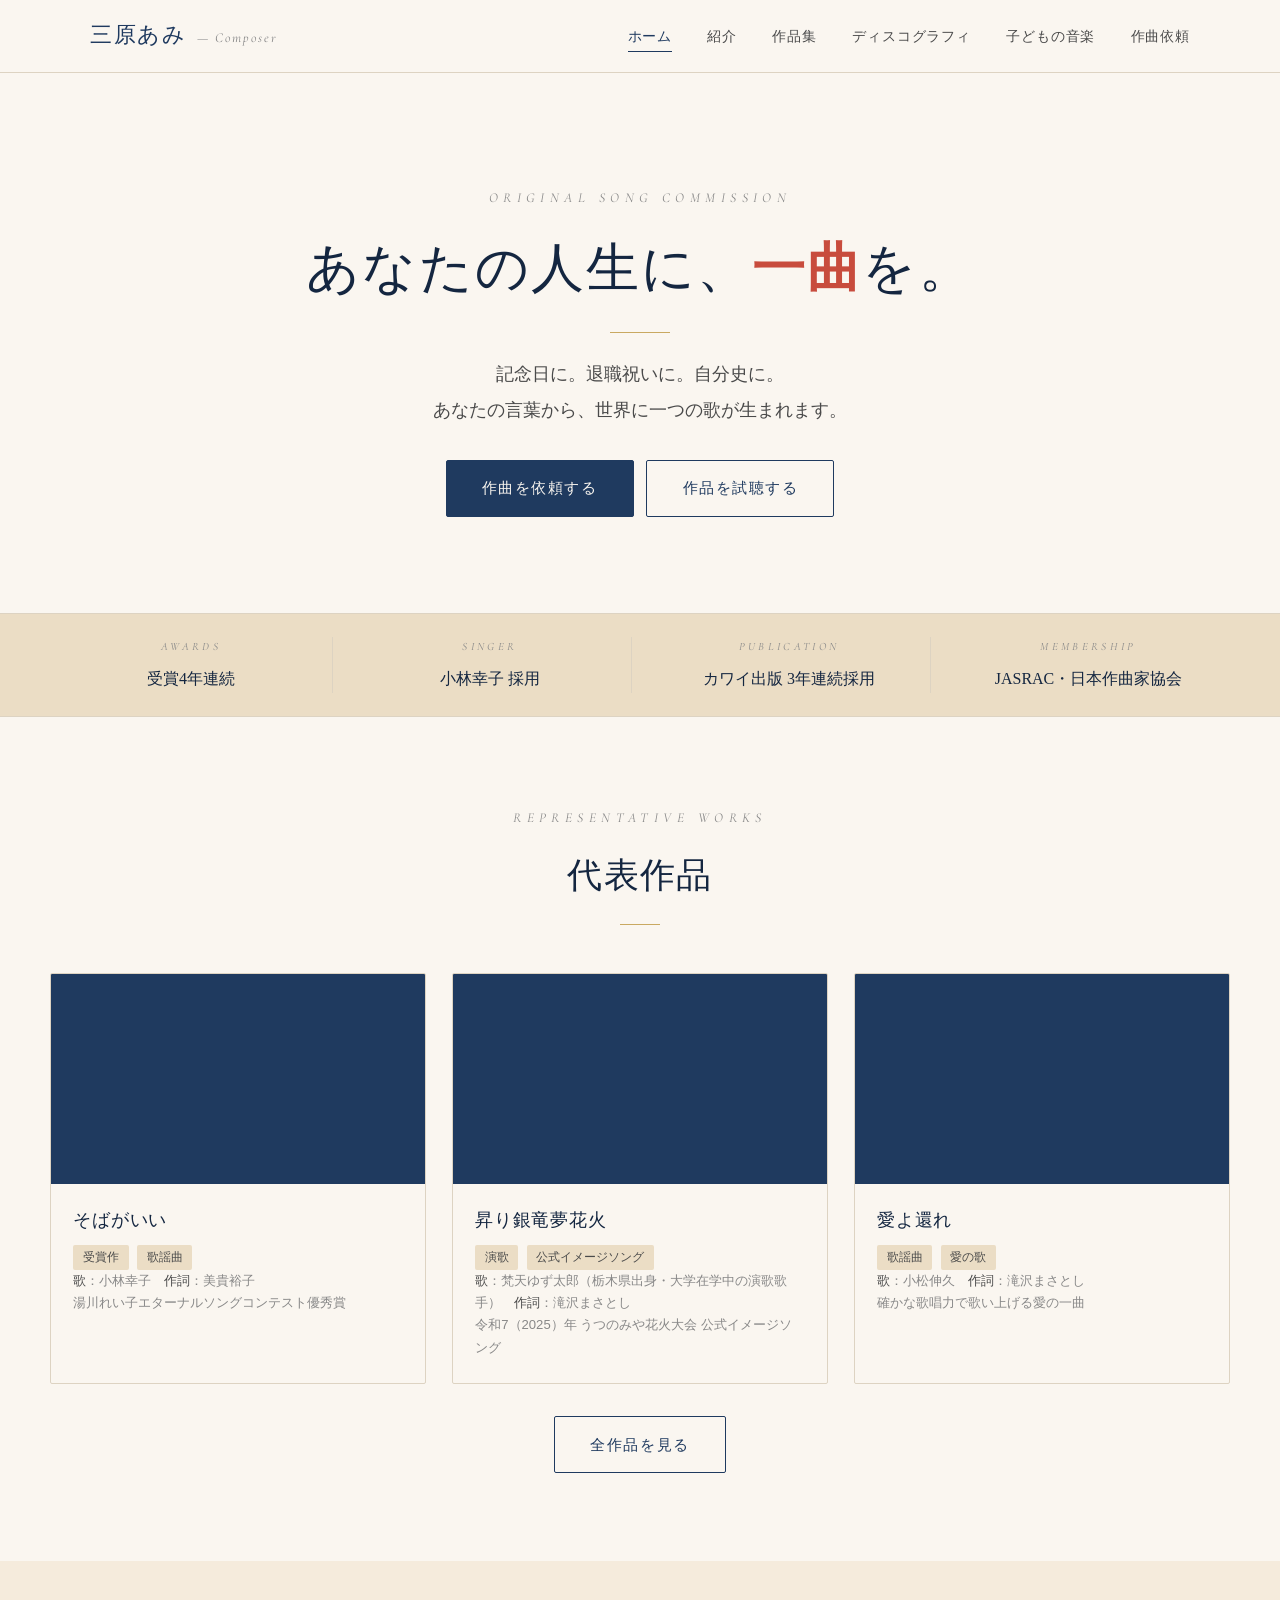
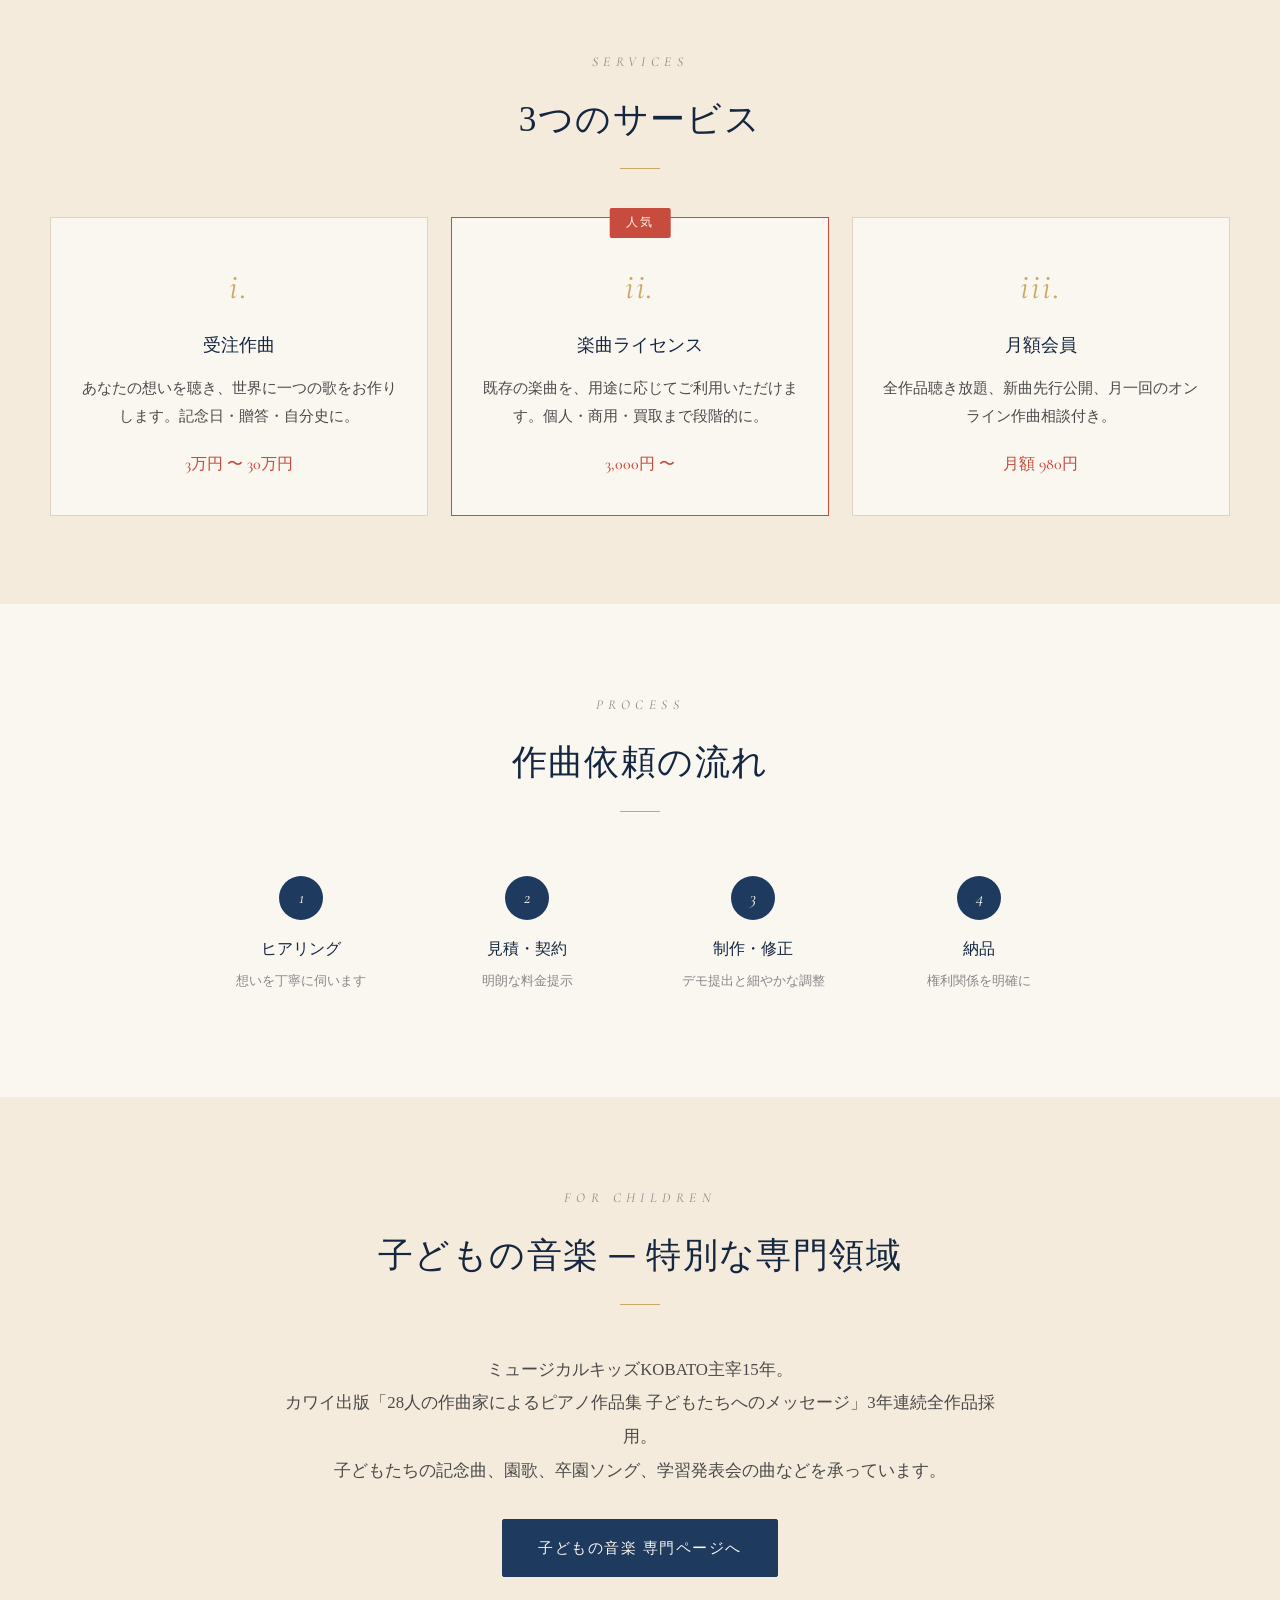
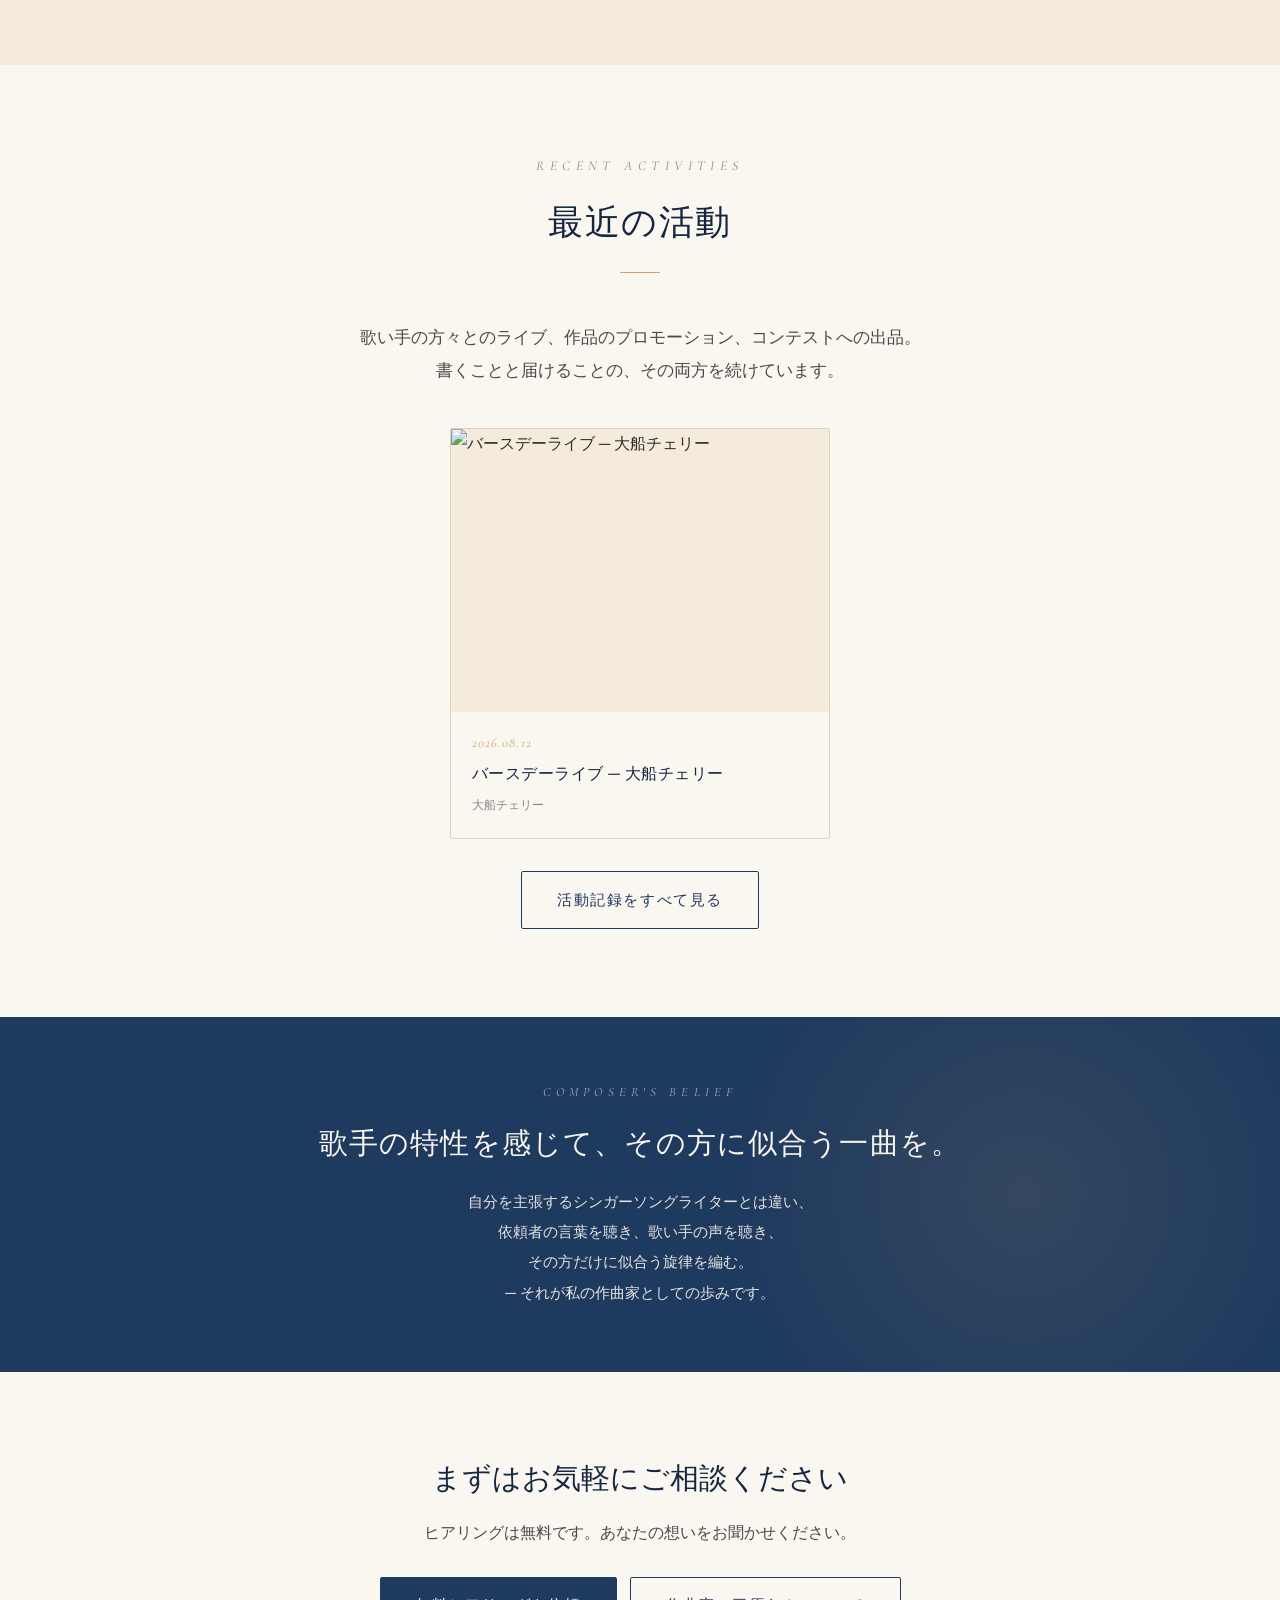
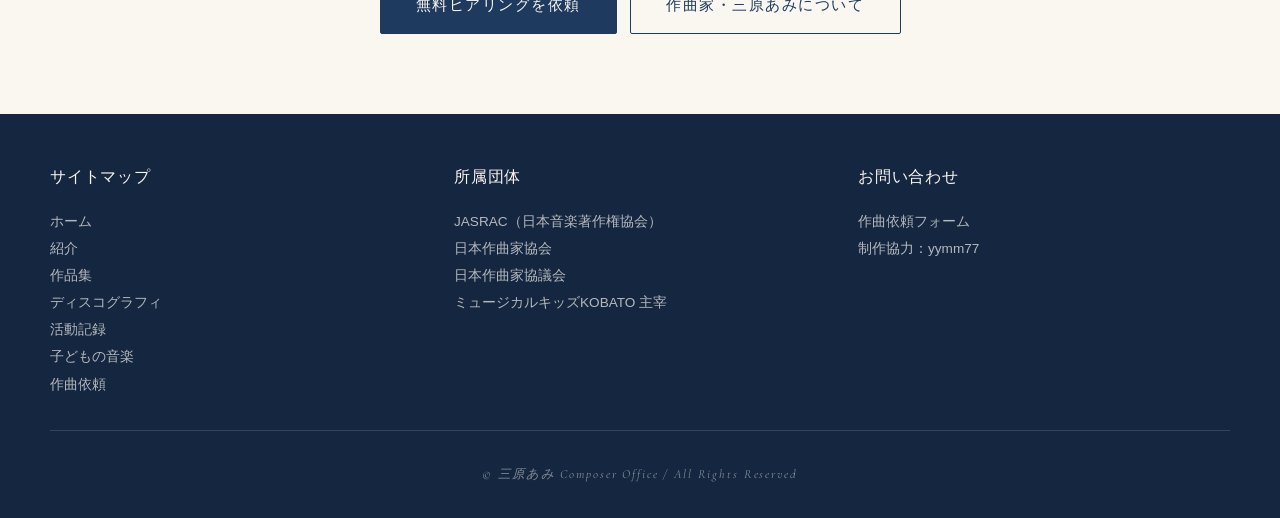
==== index.html @ 9eeebc84 "Add files via upload" ====
<!DOCTYPE html>
<html lang="ja">
<head>
<meta charset="UTF-8">
<meta name="viewport" content="width=device-width,initial-scale=1.0">
<title>三原あみ 作曲家公式サイト ─ あなたの人生に、一曲を。</title>
<meta name="description" content="作曲家・三原あみの公式サイト。記念日、退職祝い、自分史、企業社歌、自治体ご当地ソングまで。JASRAC会員、日本作曲家協会会員。湯川れい子エターナルソングコンテスト優秀賞、カワイ出版「子どもたちへのメッセージ」3年連続採用。">
<meta property="og:title" content="三原あみ 作曲家公式サイト">
<meta property="og:description" content="あなたの人生に、一曲を。受賞4年連続、カワイ出版3年連続採用の作曲家。">
<meta property="og:type" content="website">
<meta property="og:url" content="https://miharaami.github.io/">
<link rel="preconnect" href="https://fonts.googleapis.com">
<link rel="preconnect" href="https://fonts.gstatic.com" crossorigin>
<link href="https://fonts.googleapis.com/css2?family=Cormorant+Garamond:ital,wght@0,400;0,500;0,600;1,400;1,500&display=swap" rel="stylesheet">
<link rel="stylesheet" href="style.css">
</head>
<body>

<!-- ナビゲーション -->
<nav class="global-nav">
  <div class="nav-inner">
    <a href="index.html" class="nav-brand">
      <span class="nav-brand-name">三原あみ</span>
      <span class="nav-brand-sub">— Composer</span>
    </a>
    <button class="nav-toggle" aria-label="メニュー" onclick="document.querySelector('.nav-links').classList.toggle('open')">
      <svg width="22" height="22" viewBox="0 0 22 22"><line x1="3" y1="6" x2="19" y2="6" stroke="currentColor" stroke-width="1.5"/><line x1="3" y1="11" x2="19" y2="11" stroke="currentColor" stroke-width="1.5"/><line x1="3" y1="16" x2="19" y2="16" stroke="currentColor" stroke-width="1.5"/></svg>
    </button>
    <ul class="nav-links">
      <li><a href="index.html" class="active">ホーム</a></li>
      <li><a href="profile.html">紹介</a></li>
      <li><a href="works.html">作品集</a></li>
      <li><a href="discography.html">ディスコグラフィ</a></li>
      <li><a href="kids.html">子どもの音楽</a></li>
      <li><a href="order.html">作曲依頼</a></li>
    </ul>
  </div>
</nav>

<!-- ヒーロー -->
<section class="hero">
  <div class="hero-eyebrow fade-up">Original Song Commission</div>
  <h1 class="hero-title fade-up fade-up-1">あなたの人生に、<em>一曲</em>を。</h1>
  <div class="hero-divider fade-up fade-up-2"></div>
  <p class="hero-subtitle fade-up fade-up-2">
    記念日に。退職祝いに。自分史に。<br>
    あなたの言葉から、世界に一つの歌が生まれます。
  </p>
  <div class="btn-row fade-up fade-up-3">
    <a href="order.html" class="btn btn-primary">作曲を依頼する</a>
    <a href="#works" class="btn btn-secondary">作品を試聴する</a>
  </div>
</section>

<!-- 信頼バー -->
<div class="trust-bar">
  <div class="trust-grid">
    <div class="trust-item">
      <div class="trust-item-label">Awards</div>
      <div class="trust-item-value">受賞4年連続</div>
    </div>
    <div class="trust-item">
      <div class="trust-item-label">Singer</div>
      <div class="trust-item-value">小林幸子 採用</div>
    </div>
    <div class="trust-item">
      <div class="trust-item-label">Publication</div>
      <div class="trust-item-value">カワイ出版 3年連続採用</div>
    </div>
    <div class="trust-item">
      <div class="trust-item-label">Membership</div>
      <div class="trust-item-value">JASRAC・日本作曲家協会</div>
    </div>
  </div>
</div>

<!-- 代表作 -->
<section id="works" class="section">
  <div class="section-inner">
    <div class="section-header">
      <div class="section-eyebrow">Representative Works</div>
      <h2 class="section-title">代表作品</h2>
      <div class="section-divider"></div>
    </div>
    <div class="work-grid">
      <article class="work-card">
        <div class="work-thumb">
          <iframe src="https://www.youtube.com/embed/QOSiJmYNzac?rel=0" loading="lazy" allowfullscreen></iframe>
        </div>
        <div class="work-info">
          <h3 class="work-title">そばがいい</h3>
          <div class="work-meta">
            <span class="work-tag">受賞作</span>
            <span class="work-tag">歌謡曲</span><br>
            <strong>歌</strong>：小林幸子　<strong>作詞</strong>：美貴裕子<br>
            湯川れい子エターナルソングコンテスト優秀賞
          </div>
        </div>
      </article>
      <article class="work-card">
        <div class="work-thumb">
          <iframe src="https://www.youtube.com/embed/wJIBcibg2xE?rel=0" loading="lazy" allowfullscreen></iframe>
        </div>
        <div class="work-info">
          <h3 class="work-title">昇り銀竜夢花火</h3>
          <div class="work-meta">
            <span class="work-tag">演歌</span>
            <span class="work-tag">公式イメージソング</span><br>
            <strong>歌</strong>：梵天ゆず太郎（栃木県出身・大学在学中の演歌歌手）　<strong>作詞</strong>：滝沢まさとし<br>
            令和7（2025）年 うつのみや花火大会 公式イメージソング
          </div>
        </div>
      </article>
      <article class="work-card">
        <div class="work-thumb">
          <iframe src="https://www.youtube.com/embed/U5QBSHQ6z00?rel=0" loading="lazy" allowfullscreen></iframe>
        </div>
        <div class="work-info">
          <h3 class="work-title">愛よ還れ</h3>
          <div class="work-meta">
            <span class="work-tag">歌謡曲</span>
            <span class="work-tag">愛の歌</span><br>
            <strong>歌</strong>：小松伸久　<strong>作詞</strong>：滝沢まさとし<br>
            確かな歌唱力で歌い上げる愛の一曲
          </div>
        </div>
      </article>
    </div>
    <div class="text-center mt-4">
      <a href="works.html" class="btn btn-secondary">全作品を見る</a>
    </div>
  </div>
</section>

<!-- 3つのサービス -->
<section class="section section-cream">
  <div class="section-inner">
    <div class="section-header">
      <div class="section-eyebrow">Services</div>
      <h2 class="section-title">3つのサービス</h2>
      <div class="section-divider"></div>
    </div>
    <div class="service-grid">
      <article class="service-card">
        <div class="service-num">i.</div>
        <h3 class="service-title">受注作曲</h3>
        <p class="service-desc">あなたの想いを聴き、世界に一つの歌をお作りします。記念日・贈答・自分史に。</p>
        <div class="service-price">3万円 〜 30万円</div>
      </article>
      <article class="service-card featured">
        <div class="service-num">ii.</div>
        <h3 class="service-title">楽曲ライセンス</h3>
        <p class="service-desc">既存の楽曲を、用途に応じてご利用いただけます。個人・商用・買取まで段階的に。</p>
        <div class="service-price">3,000円 〜</div>
      </article>
      <article class="service-card">
        <div class="service-num">iii.</div>
        <h3 class="service-title">月額会員</h3>
        <p class="service-desc">全作品聴き放題、新曲先行公開、月一回のオンライン作曲相談付き。</p>
        <div class="service-price">月額 980円</div>
      </article>
    </div>
  </div>
</section>

<!-- 作曲依頼の流れ -->
<section class="section">
  <div class="section-inner section-narrow-content" style="max-width:880px;margin:0 auto;">
    <div class="section-header">
      <div class="section-eyebrow">Process</div>
      <h2 class="section-title">作曲依頼の流れ</h2>
      <div class="section-divider"></div>
    </div>
    <div class="process-grid">
      <div class="process-step">
        <div class="process-num">1</div>
        <div class="process-title">ヒアリング</div>
        <div class="process-desc">想いを丁寧に伺います</div>
      </div>
      <div class="process-step">
        <div class="process-num">2</div>
        <div class="process-title">見積・契約</div>
        <div class="process-desc">明朗な料金提示</div>
      </div>
      <div class="process-step">
        <div class="process-num">3</div>
        <div class="process-title">制作・修正</div>
        <div class="process-desc">デモ提出と細やかな調整</div>
      </div>
      <div class="process-step">
        <div class="process-num">4</div>
        <div class="process-title">納品</div>
        <div class="process-desc">権利関係を明確に</div>
      </div>
    </div>
  </div>
</section>

<!-- 子どもの音楽 -->
<section class="section section-cream">
  <div class="section-inner" style="max-width:980px;">
    <div class="section-header">
      <div class="section-eyebrow">For Children</div>
      <h2 class="section-title">子どもの音楽 ─ 特別な専門領域</h2>
      <div class="section-divider"></div>
    </div>
    <p class="lead text-center">
      ミュージカルキッズKOBATO主宰15年。<br>
      カワイ出版「28人の作曲家によるピアノ作品集 子どもたちへのメッセージ」3年連続全作品採用。<br>
      子どもたちの記念曲、園歌、卒園ソング、学習発表会の曲などを承っています。
    </p>
    <div class="text-center mt-2">
      <a href="kids.html" class="btn btn-primary">子どもの音楽 専門ページへ</a>
    </div>
  </div>
</section>

<!-- 最新の活動 -->
<section class="section" id="latestActivities" style="display:none;">
  <div class="section-inner">
    <div class="section-header">
      <div class="section-eyebrow">Recent Activities</div>
      <h2 class="section-title">最近の活動</h2>
      <div class="section-divider"></div>
    </div>
    <p class="lead text-center" style="margin-bottom:2.5rem;">
      歌い手の方々とのライブ、作品のプロモーション、コンテストへの出品。<br>
      書くことと届けることの、その両方を続けています。
    </p>
    <div class="activity-brief-grid" id="latestGrid"></div>
    <div class="text-center mt-4">
      <a href="activities.html" class="btn btn-secondary">活動記録をすべて見る</a>
    </div>
  </div>
</section>

<!-- 信念の言葉 -->
<section class="feature-box">
  <div class="feature-eyebrow">Composer's Belief</div>
  <h2 class="feature-title">歌手の特性を感じて、その方に似合う一曲を。</h2>
  <p class="feature-text">
    自分を主張するシンガーソングライターとは違い、<br>
    依頼者の言葉を聴き、歌い手の声を聴き、<br>
    その方だけに似合う旋律を編む。<br>
    ─ それが私の作曲家としての歩みです。
  </p>
</section>

<!-- 最終CTA -->
<section class="cta">
  <h2 class="cta-title">まずはお気軽にご相談ください</h2>
  <p class="cta-text">ヒアリングは無料です。あなたの想いをお聞かせください。</p>
  <div class="btn-row">
    <a href="order.html" class="btn btn-primary">無料ヒアリングを依頼</a>
    <a href="profile.html" class="btn btn-secondary">作曲家・三原あみについて</a>
  </div>
</section>

<!-- フッター -->
<footer class="global-footer">
  <div class="footer-inner">
    <div class="footer-grid">
      <div class="footer-col">
        <h4>サイトマップ</h4>
        <ul>
          <li><a href="index.html">ホーム</a></li>
          <li><a href="profile.html">紹介</a></li>
          <li><a href="works.html">作品集</a></li>
          <li><a href="discography.html">ディスコグラフィ</a></li>
          <li><a href="activities.html">活動記録</a></li>
          <li><a href="kids.html">子どもの音楽</a></li>
          <li><a href="order.html">作曲依頼</a></li>
        </ul>
      </div>
      <div class="footer-col">
        <h4>所属団体</h4>
        <ul>
          <li>JASRAC（日本音楽著作権協会）</li>
          <li>日本作曲家協会</li>
          <li>日本作曲家協議会</li>
          <li>ミュージカルキッズKOBATO 主宰</li>
        </ul>
      </div>
      <div class="footer-col">
        <h4>お問い合わせ</h4>
        <ul>
          <li><a href="order.html">作曲依頼フォーム</a></li>
          <li>制作協力：yymm77</li>
        </ul>
      </div>
    </div>
    <div class="footer-bottom">
      © 三原あみ Composer Office  /  All Rights Reserved
    </div>
  </div>
</footer>

<script>
// 最新の活動をトップに表示（データが無い場合はセクションごと非表示）
(async function loadLatestActivities() {
  function esc(s) {
    return String(s == null ? '' : s).replace(/[&<>"']/g, c => (
      {'&':'&amp;','<':'&lt;','>':'&gt;','"':'&quot;',"'":'&#39;'}[c]
    ));
  }
  function fmtDate(iso) {
    const [y, m, d] = iso.split('-');
    return `${y}.${m}.${d}`;
  }
  try {
    const res = await fetch('activities.json');
    if (!res.ok) return;
    const data = await res.json();
    const list = (data.activities || [])
      .slice()
      .sort((a, b) => b.date.localeCompare(a.date))
      .slice(0, 3);
    if (list.length === 0) return;

    document.getElementById('latestGrid').innerHTML = list.map(a => {
      const thumb = a.photo_thumb || a.photo;
      const photoPart = thumb
        ? `<div class="activity-brief-photo"><img src="${esc(thumb)}" alt="${esc(a.title)}" loading="lazy"></div>`
        : '';
      return `
        <a class="activity-brief" href="activities.html">
          ${photoPart}
          <div class="activity-brief-body">
            <div class="activity-brief-date">${esc(fmtDate(a.date))}</div>
            <div class="activity-brief-title">${esc(a.title)}</div>
            <div class="activity-brief-venue">${esc(a.venue || '')}</div>
          </div>
        </a>
      `;
    }).join('');

    document.getElementById('latestActivities').style.display = '';
  } catch (e) {
    console.error('活動データの読込に失敗しました:', e);
  }
})();
</script>

</body>
</html>
---- style.css ----
/* =========================================
   三原あみ 作曲家サイト 共通スタイル
   miharaami.github.io
   ========================================= */

:root {
  /* カラーパレット ─ 温かいクリームと深い藍 */
  --cream: #FAF6F0;
  --cream-warm: #F5EBDC;
  --cream-deep: #EBDDC5;
  --indigo: #1F3A5F;
  --indigo-deep: #142640;
  --indigo-light: #4A6B91;
  --sakura: #E8B4B8;
  --vermillion: #C84C3D;
  --gold: #C9A961;
  --ink: #2C2C2C;
  --ink-soft: #4A4A4A;
  --ink-mute: #888888;
  --line: #DDD3C2;
  --line-soft: #ECE4D4;

  /* タイポグラフィ */
  --serif-jp: "游明朝", "Yu Mincho", "YuMincho", "Hiragino Mincho Pro", serif;
  --sans-jp: "游ゴシック", "Yu Gothic", "YuGothic", "Hiragino Sans", sans-serif;
  --serif-en: "Cormorant Garamond", "Playfair Display", Georgia, serif;
  --sans-en: "Cormorant Garamond", Georgia, serif;

  /* サイズ */
  --max-width: 1180px;
  --max-width-narrow: 880px;
  --gutter: clamp(1.25rem, 4vw, 2.5rem);
}

* { box-sizing: border-box; margin: 0; padding: 0; }

html { scroll-behavior: smooth; }

body {
  font-family: var(--serif-jp);
  background: var(--cream);
  color: var(--ink);
  line-height: 1.85;
  font-size: 16px;
  -webkit-font-smoothing: antialiased;
  text-rendering: optimizeLegibility;
}

/* ========== グローバルナビゲーション ========== */
.global-nav {
  position: sticky;
  top: 0;
  z-index: 100;
  background: rgba(250, 246, 240, 0.92);
  backdrop-filter: blur(8px);
  -webkit-backdrop-filter: blur(8px);
  border-bottom: 0.5px solid var(--line);
}

.nav-inner {
  max-width: var(--max-width);
  margin: 0 auto;
  padding: 1rem var(--gutter);
  display: flex;
  justify-content: space-between;
  align-items: center;
  gap: 1rem;
}

.nav-brand {
  display: flex;
  align-items: baseline;
  gap: 0.6rem;
  text-decoration: none;
  color: var(--indigo);
}

.nav-brand-name {
  font-family: var(--serif-jp);
  font-size: 1.35rem;
  font-weight: 500;
  letter-spacing: 0.08em;
}

.nav-brand-sub {
  font-family: var(--serif-en);
  font-size: 0.85rem;
  color: var(--ink-mute);
  letter-spacing: 0.15em;
  font-style: italic;
}

.nav-links {
  display: flex;
  gap: clamp(1rem, 3vw, 2.2rem);
  list-style: none;
}

.nav-links a {
  font-family: var(--sans-jp);
  font-size: 0.9rem;
  color: var(--ink-soft);
  text-decoration: none;
  position: relative;
  transition: color 0.3s;
  letter-spacing: 0.06em;
}

.nav-links a:hover { color: var(--indigo); }

.nav-links a.active { color: var(--indigo); font-weight: 500; }

.nav-links a.active::after {
  content: "";
  position: absolute;
  bottom: -8px;
  left: 0;
  right: 0;
  height: 1.5px;
  background: var(--indigo);
}

.nav-toggle {
  display: none;
  background: none;
  border: none;
  cursor: pointer;
  padding: 0.5rem;
}

@media (max-width: 720px) {
  .nav-toggle { display: block; }
  .nav-links {
    display: none;
    position: absolute;
    top: 100%;
    left: 0;
    right: 0;
    background: var(--cream);
    flex-direction: column;
    padding: 1rem var(--gutter);
    border-bottom: 0.5px solid var(--line);
  }
  .nav-links.open { display: flex; }
  .nav-brand-sub { display: none; }
}

/* ========== ヒーロー（共通基盤） ========== */
.hero {
  padding: clamp(3rem, 9vw, 7rem) var(--gutter) clamp(2.5rem, 8vw, 6rem);
  text-align: center;
  position: relative;
  overflow: hidden;
}

.hero-eyebrow {
  font-family: var(--serif-en);
  font-size: 0.85rem;
  font-style: italic;
  color: var(--ink-mute);
  letter-spacing: 0.4em;
  margin-bottom: 1.2rem;
  text-transform: uppercase;
}

.hero-title {
  font-family: var(--serif-jp);
  font-size: clamp(1.9rem, 5vw, 3.3rem);
  font-weight: 500;
  line-height: 1.5;
  color: var(--indigo-deep);
  margin-bottom: 1.5rem;
  letter-spacing: 0.04em;
}

.hero-title em {
  font-style: normal;
  color: var(--vermillion);
  font-weight: 600;
}

.hero-subtitle {
  font-family: var(--serif-jp);
  font-size: clamp(0.95rem, 1.8vw, 1.1rem);
  color: var(--ink-soft);
  max-width: 580px;
  margin: 0 auto 2rem;
  line-height: 2;
}

.hero-divider {
  width: 60px;
  height: 1px;
  background: var(--gold);
  margin: 0 auto 1.5rem;
}

/* ========== ボタン ========== */
.btn {
  display: inline-block;
  padding: 0.85rem 2.2rem;
  font-family: var(--sans-jp);
  font-size: 0.95rem;
  text-decoration: none;
  border-radius: 2px;
  letter-spacing: 0.1em;
  cursor: pointer;
  border: 1px solid transparent;
  transition: all 0.3s ease;
}

.btn-primary {
  background: var(--indigo);
  color: var(--cream);
  border-color: var(--indigo);
}

.btn-primary:hover {
  background: var(--indigo-deep);
  transform: translateY(-1px);
  box-shadow: 0 8px 20px -8px rgba(31, 58, 95, 0.4);
}

.btn-secondary {
  background: transparent;
  color: var(--indigo);
  border-color: var(--indigo);
}

.btn-secondary:hover {
  background: var(--indigo);
  color: var(--cream);
}

.btn-row {
  display: flex;
  gap: 0.8rem;
  justify-content: center;
  flex-wrap: wrap;
}

/* ========== セクション ========== */
.section {
  padding: clamp(3rem, 8vw, 5.5rem) var(--gutter);
}

.section-inner {
  max-width: var(--max-width);
  margin: 0 auto;
}

.section-narrow .section-inner {
  max-width: var(--max-width-narrow);
}

.section-cream { background: var(--cream-warm); }
.section-deep { background: var(--indigo); color: var(--cream); }

.section-header {
  text-align: center;
  margin-bottom: 3rem;
}

.section-eyebrow {
  font-family: var(--serif-en);
  font-style: italic;
  font-size: 0.85rem;
  color: var(--ink-mute);
  letter-spacing: 0.4em;
  text-transform: uppercase;
  margin-bottom: 0.8rem;
}

.section-deep .section-eyebrow {
  color: rgba(250, 246, 240, 0.6);
}

.section-title {
  font-family: var(--serif-jp);
  font-size: clamp(1.5rem, 3.5vw, 2.2rem);
  font-weight: 500;
  color: var(--indigo-deep);
  margin-bottom: 1rem;
  letter-spacing: 0.04em;
}

.section-deep .section-title { color: var(--cream); }

.section-divider {
  width: 40px;
  height: 1px;
  background: var(--gold);
  margin: 0 auto;
}

/* ========== トラストバー（実績一行表示） ========== */
.trust-bar {
  background: var(--cream-deep);
  padding: 1.4rem var(--gutter);
  border-top: 0.5px solid var(--line);
  border-bottom: 0.5px solid var(--line);
}

.trust-grid {
  max-width: var(--max-width);
  margin: 0 auto;
  display: grid;
  grid-template-columns: repeat(auto-fit, minmax(180px, 1fr));
  gap: 1rem;
  text-align: center;
}

.trust-item-label {
  font-family: var(--serif-en);
  font-size: 0.7rem;
  font-style: italic;
  color: var(--ink-mute);
  letter-spacing: 0.3em;
  text-transform: uppercase;
  margin-bottom: 0.4rem;
}

.trust-item-value {
  font-family: var(--serif-jp);
  font-size: 1rem;
  font-weight: 500;
  color: var(--indigo-deep);
}

.trust-item:not(:last-child) {
  border-right: 0.5px solid var(--line);
}

@media (max-width: 720px) {
  .trust-item:not(:last-child) {
    border-right: none;
    border-bottom: 0.5px solid var(--line);
    padding-bottom: 0.8rem;
    margin-bottom: 0.8rem;
  }
}

/* ========== 作品カード ========== */
.work-grid {
  display: grid;
  grid-template-columns: repeat(auto-fit, minmax(280px, 1fr));
  gap: 1.6rem;
}

.work-card {
  background: var(--cream);
  border: 0.5px solid var(--line);
  border-radius: 2px;
  overflow: hidden;
  transition: transform 0.3s, box-shadow 0.3s;
}

.work-card:hover {
  transform: translateY(-3px);
  box-shadow: 0 12px 30px -12px rgba(31, 58, 95, 0.18);
}

.work-thumb {
  position: relative;
  aspect-ratio: 16 / 9;
  background: var(--indigo);
  overflow: hidden;
}

.work-thumb iframe {
  position: absolute;
  inset: 0;
  width: 100%;
  height: 100%;
  border: none;
}

.work-info { padding: 1.2rem 1.4rem 1.5rem; }

.work-title {
  font-family: var(--serif-jp);
  font-size: 1.15rem;
  font-weight: 500;
  color: var(--indigo-deep);
  margin-bottom: 0.5rem;
  letter-spacing: 0.04em;
}

.work-meta {
  font-family: var(--sans-jp);
  font-size: 0.82rem;
  color: var(--ink-mute);
  line-height: 1.7;
}

.work-meta strong {
  color: var(--ink-soft);
  font-weight: 500;
}

.work-tag {
  display: inline-block;
  padding: 0.15rem 0.6rem;
  background: var(--cream-deep);
  color: var(--ink-soft);
  font-family: var(--sans-jp);
  font-size: 0.72rem;
  border-radius: 2px;
  margin-right: 0.3rem;
}

/* ========== サービスカード ========== */
.service-grid {
  display: grid;
  grid-template-columns: repeat(auto-fit, minmax(260px, 1fr));
  gap: 1.4rem;
}

.service-card {
  background: var(--cream);
  border: 0.5px solid var(--line);
  padding: 2.2rem 1.8rem;
  text-align: center;
  position: relative;
  transition: all 0.3s;
}

.service-card:hover {
  border-color: var(--indigo);
  transform: translateY(-2px);
}

.service-card.featured {
  border: 1.5px solid var(--vermillion);
}

.service-card.featured::before {
  content: "人気";
  position: absolute;
  top: -10px;
  left: 50%;
  transform: translateX(-50%);
  background: var(--vermillion);
  color: var(--cream);
  padding: 0.25rem 1rem;
  font-family: var(--sans-jp);
  font-size: 0.72rem;
  letter-spacing: 0.2em;
  border-radius: 2px;
}

.service-num {
  font-family: var(--serif-en);
  font-style: italic;
  font-size: 2.2rem;
  color: var(--gold);
  margin-bottom: 0.6rem;
  letter-spacing: 0.05em;
}

.service-title {
  font-family: var(--serif-jp);
  font-size: 1.15rem;
  font-weight: 500;
  color: var(--indigo-deep);
  margin-bottom: 0.8rem;
}

.service-desc {
  font-family: var(--serif-jp);
  font-size: 0.92rem;
  color: var(--ink-soft);
  line-height: 1.9;
  margin-bottom: 1.2rem;
}

.service-price {
  font-family: var(--serif-en);
  font-size: 1rem;
  color: var(--vermillion);
  font-weight: 500;
}

/* ========== プロセス（ステップ） ========== */
.process-grid {
  display: grid;
  grid-template-columns: repeat(auto-fit, minmax(160px, 1fr));
  gap: 1.5rem;
  position: relative;
}

.process-step {
  text-align: center;
  padding: 1rem 0.5rem;
}

.process-num {
  display: inline-flex;
  align-items: center;
  justify-content: center;
  width: 44px;
  height: 44px;
  border-radius: 50%;
  background: var(--indigo);
  color: var(--cream);
  font-family: var(--serif-en);
  font-style: italic;
  font-size: 1.1rem;
  margin-bottom: 0.9rem;
}

.process-title {
  font-family: var(--serif-jp);
  font-size: 1rem;
  font-weight: 500;
  color: var(--indigo-deep);
  margin-bottom: 0.4rem;
}

.process-desc {
  font-family: var(--sans-jp);
  font-size: 0.82rem;
  color: var(--ink-mute);
  line-height: 1.7;
}

/* ========== 特徴ボックス ========== */
.feature-box {
  background: var(--indigo);
  color: var(--cream);
  padding: clamp(2.5rem, 6vw, 4rem) var(--gutter);
  text-align: center;
  position: relative;
  overflow: hidden;
}

.feature-box::before {
  content: "";
  position: absolute;
  top: -30%;
  right: -10%;
  width: 60%;
  height: 160%;
  background: radial-gradient(circle, rgba(201, 169, 97, 0.12), transparent 60%);
  pointer-events: none;
}

.feature-eyebrow {
  font-family: var(--serif-en);
  font-style: italic;
  font-size: 0.8rem;
  color: rgba(250, 246, 240, 0.6);
  letter-spacing: 0.4em;
  text-transform: uppercase;
  margin-bottom: 0.8rem;
}

.feature-title {
  font-family: var(--serif-jp);
  font-size: clamp(1.3rem, 3vw, 1.8rem);
  font-weight: 500;
  margin-bottom: 1rem;
  letter-spacing: 0.04em;
}

.feature-text {
  max-width: 540px;
  margin: 0 auto;
  font-family: var(--serif-jp);
  font-size: 0.95rem;
  line-height: 2;
  opacity: 0.9;
}

/* ========== CTA（コンタクト誘導） ========== */
.cta {
  text-align: center;
  padding: clamp(3rem, 7vw, 5rem) var(--gutter);
}

.cta-title {
  font-family: var(--serif-jp);
  font-size: clamp(1.4rem, 3vw, 1.8rem);
  font-weight: 500;
  color: var(--indigo-deep);
  margin-bottom: 0.8rem;
}

.cta-text {
  font-family: var(--serif-jp);
  color: var(--ink-soft);
  margin-bottom: 1.8rem;
}

/* ========== フッター ========== */
.global-footer {
  background: var(--indigo-deep);
  color: rgba(250, 246, 240, 0.7);
  padding: 3rem var(--gutter) 2rem;
  font-family: var(--sans-jp);
  font-size: 0.85rem;
}

.footer-inner {
  max-width: var(--max-width);
  margin: 0 auto;
}

.footer-grid {
  display: grid;
  grid-template-columns: repeat(auto-fit, minmax(200px, 1fr));
  gap: 2rem;
  margin-bottom: 2rem;
  padding-bottom: 2rem;
  border-bottom: 0.5px solid rgba(250, 246, 240, 0.15);
}

.footer-col h4 {
  font-family: var(--serif-jp);
  font-size: 1rem;
  color: var(--cream);
  margin-bottom: 1rem;
  letter-spacing: 0.05em;
  font-weight: 500;
}

.footer-col ul {
  list-style: none;
  line-height: 2;
}

.footer-col a {
  color: rgba(250, 246, 240, 0.7);
  text-decoration: none;
  transition: color 0.3s;
}

.footer-col a:hover { color: var(--gold); }

.footer-bottom {
  text-align: center;
  font-family: var(--serif-en);
  font-size: 0.78rem;
  font-style: italic;
  color: rgba(250, 246, 240, 0.5);
  letter-spacing: 0.15em;
}

/* ========== 紹介ページ専用 ========== */
.profile-intro {
  display: grid;
  grid-template-columns: 1fr 1.5fr;
  gap: 3rem;
  align-items: start;
}

@media (max-width: 720px) {
  .profile-intro { grid-template-columns: 1fr; }
}

.profile-photo-placeholder {
  aspect-ratio: 3 / 4;
  background: linear-gradient(135deg, var(--cream-warm), var(--cream-deep));
  border: 0.5px solid var(--line);
  display: flex;
  align-items: center;
  justify-content: center;
  font-family: var(--serif-en);
  font-style: italic;
  color: var(--ink-mute);
}

.profile-text p {
  font-family: var(--serif-jp);
  font-size: 1rem;
  line-height: 2;
  margin-bottom: 1.2rem;
  color: var(--ink-soft);
}

.profile-quote {
  border-left: 2px solid var(--gold);
  padding: 0.5rem 0 0.5rem 1.5rem;
  margin: 2rem 0;
  font-family: var(--serif-jp);
  font-size: 1.1rem;
  line-height: 2;
  color: var(--indigo-deep);
  font-style: italic;
}

.timeline {
  margin-top: 2rem;
}

.timeline-item {
  display: grid;
  grid-template-columns: 110px 1fr;
  gap: 1.5rem;
  padding: 1.2rem 0;
  border-bottom: 0.5px dashed var(--line);
}

.timeline-year {
  font-family: var(--serif-en);
  font-style: italic;
  font-size: 1rem;
  color: var(--vermillion);
  letter-spacing: 0.1em;
}

.timeline-content {
  font-family: var(--serif-jp);
  color: var(--ink);
}

.timeline-title {
  font-weight: 500;
  color: var(--indigo-deep);
  margin-bottom: 0.3rem;
}

.timeline-meta {
  font-size: 0.85rem;
  color: var(--ink-mute);
}

.org-list, .keyword-row {
  display: grid;
  grid-template-columns: repeat(auto-fit, minmax(220px, 1fr));
  gap: 1rem;
  margin-top: 2rem;
}

.org-card {
  padding: 1.5rem;
  background: var(--cream);
  border: 0.5px solid var(--line);
  text-align: center;
}

.org-name {
  font-family: var(--serif-jp);
  font-size: 1rem;
  color: var(--indigo-deep);
  font-weight: 500;
  margin-bottom: 0.4rem;
}

.org-meta {
  font-family: var(--serif-en);
  font-size: 0.78rem;
  color: var(--ink-mute);
  font-style: italic;
  letter-spacing: 0.1em;
}

.keyword-card {
  padding: 1.6rem 1rem;
  background: var(--cream);
  border: 0.5px solid var(--gold);
  text-align: center;
}

.keyword-num {
  font-family: var(--serif-en);
  font-style: italic;
  color: var(--gold);
  font-size: 1.4rem;
  margin-bottom: 0.4rem;
}

.keyword-text {
  font-family: var(--serif-jp);
  font-size: 1.05rem;
  color: var(--indigo-deep);
  font-weight: 500;
}

/* ========== 作品集ページ専用 ========== */
.filter-bar {
  display: flex;
  gap: 0.6rem;
  flex-wrap: wrap;
  justify-content: center;
  margin-bottom: 2.5rem;
}

.filter-btn {
  padding: 0.5rem 1.2rem;
  background: var(--cream);
  border: 0.5px solid var(--line);
  font-family: var(--sans-jp);
  font-size: 0.85rem;
  color: var(--ink-soft);
  cursor: pointer;
  border-radius: 2px;
  transition: all 0.3s;
}

.filter-btn:hover { border-color: var(--indigo); color: var(--indigo); }

.filter-btn.active {
  background: var(--indigo);
  color: var(--cream);
  border-color: var(--indigo);
}

/* ========== 子ども音楽ページ専用 ========== */
.kids-hero {
  background: linear-gradient(180deg, var(--cream) 0%, var(--cream-warm) 100%);
}

.kids-stat {
  display: grid;
  grid-template-columns: repeat(auto-fit, minmax(220px, 1fr));
  gap: 2rem;
  text-align: center;
}

.kids-stat-num {
  font-family: var(--serif-en);
  font-size: 3rem;
  color: var(--vermillion);
  font-style: italic;
  font-weight: 500;
  line-height: 1;
  margin-bottom: 0.5rem;
}

.kids-stat-label {
  font-family: var(--serif-jp);
  font-size: 0.95rem;
  color: var(--ink-soft);
  line-height: 1.7;
}

.target-audience {
  display: grid;
  grid-template-columns: repeat(auto-fit, minmax(260px, 1fr));
  gap: 1.4rem;
}

.audience-card {
  background: var(--cream);
  border: 0.5px solid var(--line);
  padding: 2rem 1.8rem;
}

.audience-icon {
  font-family: var(--serif-en);
  font-style: italic;
  font-size: 1.6rem;
  color: var(--gold);
  margin-bottom: 0.8rem;
}

.audience-title {
  font-family: var(--serif-jp);
  font-size: 1.1rem;
  font-weight: 500;
  color: var(--indigo-deep);
  margin-bottom: 0.6rem;
}

.audience-list {
  list-style: none;
  font-family: var(--serif-jp);
  font-size: 0.92rem;
  color: var(--ink-soft);
  line-height: 2;
}

.audience-list li::before {
  content: "—";
  color: var(--gold);
  margin-right: 0.5rem;
}

/* ========== 受注ページ専用 ========== */
.price-grid {
  display: grid;
  grid-template-columns: repeat(auto-fit, minmax(220px, 1fr));
  gap: 1.2rem;
}

.price-card {
  background: var(--cream);
  border: 0.5px solid var(--line);
  padding: 2.2rem 1.6rem;
  text-align: center;
  transition: all 0.3s;
}

.price-card:hover {
  border-color: var(--indigo);
  transform: translateY(-2px);
}

.price-card.featured {
  background: var(--cream-warm);
  border: 1.5px solid var(--gold);
}

.price-grade-en {
  font-family: var(--serif-en);
  font-style: italic;
  font-size: 0.9rem;
  color: var(--gold);
  letter-spacing: 0.2em;
  text-transform: uppercase;
  margin-bottom: 0.4rem;
}

.price-grade-jp {
  font-family: var(--serif-jp);
  font-size: 1.2rem;
  font-weight: 500;
  color: var(--indigo-deep);
  margin-bottom: 1rem;
}

.price-amount {
  font-family: var(--serif-en);
  font-style: italic;
  font-size: 1.6rem;
  color: var(--vermillion);
  margin-bottom: 1rem;
}

.price-amount span {
  font-size: 0.85rem;
  color: var(--ink-mute);
  font-style: normal;
}

.price-features {
  list-style: none;
  font-family: var(--sans-jp);
  font-size: 0.85rem;
  color: var(--ink-soft);
  line-height: 2;
  text-align: left;
  padding-top: 1rem;
  border-top: 0.5px solid var(--line);
}

.price-features li::before {
  content: "◇ ";
  color: var(--gold);
}

/* フォーム */
.contact-form {
  display: grid;
  gap: 1.2rem;
}

.form-row {
  display: grid;
  grid-template-columns: 160px 1fr;
  gap: 1rem;
  align-items: start;
}

@media (max-width: 720px) {
  .form-row { grid-template-columns: 1fr; gap: 0.4rem; }
}

.form-label {
  font-family: var(--serif-jp);
  font-size: 0.95rem;
  color: var(--indigo-deep);
  font-weight: 500;
  padding-top: 0.6rem;
}

.form-label .required {
  color: var(--vermillion);
  margin-left: 0.3rem;
  font-size: 0.8rem;
}

.form-input, .form-textarea, .form-select {
  width: 100%;
  padding: 0.7rem 1rem;
  background: var(--cream);
  border: 0.5px solid var(--line);
  border-radius: 2px;
  font-family: var(--serif-jp);
  font-size: 0.95rem;
  color: var(--ink);
}

.form-input:focus, .form-textarea:focus, .form-select:focus {
  outline: none;
  border-color: var(--indigo);
}

.form-textarea {
  min-height: 130px;
  resize: vertical;
}

/* ========== ユーティリティ ========== */
.text-center { text-align: center; }
.mt-2 { margin-top: 1rem; }
.mt-4 { margin-top: 2rem; }
.mb-2 { margin-bottom: 1rem; }

.lead {
  font-family: var(--serif-jp);
  font-size: 1.05rem;
  line-height: 2;
  color: var(--ink-soft);
  max-width: 720px;
  margin: 0 auto 2rem;
}

/* ========== アニメーション ========== */
@keyframes fadeUp {
  from { opacity: 0; transform: translateY(20px); }
  to { opacity: 1; transform: translateY(0); }
}

.fade-up {
  animation: fadeUp 0.8s ease-out both;
}

.fade-up-1 { animation-delay: 0.1s; }
.fade-up-2 { animation-delay: 0.25s; }
.fade-up-3 { animation-delay: 0.4s; }
.fade-up-4 { animation-delay: 0.55s; }

/* ========== 装飾 ========== */
.ornament {
  font-family: var(--serif-en);
  color: var(--gold);
  letter-spacing: 0.5em;
  text-align: center;
  margin: 2rem 0;
  opacity: 0.5;
  font-size: 0.9rem;
}

/* =========================================
   ディスコグラフィ / 活動記録 追加スタイル
   2026年8月 追加分
   ========================================= */

/* ========== ディスコグラフィ グリッド ========== */
.disco-grid {
  display: grid;
  grid-template-columns: repeat(auto-fill, minmax(220px, 1fr));
  gap: 1.5rem;
}

@media (max-width: 720px) {
  .disco-grid {
    grid-template-columns: repeat(2, 1fr);
    gap: 1rem;
  }
}

.disco-card {
  background: var(--cream);
  border: 0.5px solid var(--line);
  border-radius: 2px;
  overflow: hidden;
  display: flex;
  flex-direction: column;
  transition: transform 0.3s, box-shadow 0.3s;
}

.disco-card:hover {
  transform: translateY(-3px);
  box-shadow: 0 12px 30px -12px rgba(31, 58, 95, 0.18);
}

.disco-jacket {
  position: relative;
  aspect-ratio: 1 / 1;
  background: linear-gradient(150deg, var(--indigo) 0%, var(--indigo-deep) 100%);
  overflow: hidden;
  display: flex;
  align-items: center;
  justify-content: center;
}

.disco-jacket img {
  width: 100%;
  height: 100%;
  object-fit: cover;
  display: block;
}

/* ジャケット未取得時のプレースホルダ */
.disco-jacket-placeholder {
  text-align: center;
  padding: 1rem;
  color: rgba(250, 246, 240, 0.82);
}

.disco-jacket-placeholder .ph-mark {
  font-family: var(--serif-en);
  font-style: italic;
  font-size: 2rem;
  color: var(--gold);
  line-height: 1;
  display: block;
  margin-bottom: 0.6rem;
}

.disco-jacket-placeholder .ph-title {
  font-family: var(--serif-jp);
  font-size: 0.95rem;
  line-height: 1.6;
  letter-spacing: 0.04em;
}

.disco-jacket-placeholder .ph-note {
  font-family: var(--sans-jp);
  font-size: 0.68rem;
  color: rgba(250, 246, 240, 0.55);
  margin-top: 0.6rem;
  letter-spacing: 0.05em;
}

.disco-year {
  position: absolute;
  top: 0;
  left: 0;
  background: rgba(20, 38, 64, 0.85);
  color: var(--cream);
  font-family: var(--serif-en);
  font-style: italic;
  font-size: 0.82rem;
  letter-spacing: 0.1em;
  padding: 0.28rem 0.7rem;
}

.disco-info {
  padding: 1rem 1.1rem 1.2rem;
  flex: 1;
  display: flex;
  flex-direction: column;
}

.disco-title {
  font-family: var(--serif-jp);
  font-size: 1.05rem;
  font-weight: 500;
  color: var(--indigo-deep);
  letter-spacing: 0.04em;
  line-height: 1.5;
  margin-bottom: 0.4rem;
}

.disco-meta {
  font-family: var(--sans-jp);
  font-size: 0.78rem;
  color: var(--ink-mute);
  line-height: 1.8;
  flex: 1;
}

.disco-meta strong {
  color: var(--ink-soft);
  font-weight: 500;
}

.disco-badges {
  display: flex;
  flex-wrap: wrap;
  gap: 0.35rem;
  margin-top: 0.7rem;
}

.disco-badge {
  font-family: var(--sans-jp);
  font-size: 0.68rem;
  letter-spacing: 0.05em;
  padding: 0.18rem 0.55rem;
  border: 0.5px solid var(--line);
  border-radius: 2px;
  color: var(--ink-mute);
  background: var(--cream-warm);
  white-space: nowrap;
}

.disco-badge.karaoke {
  border-color: var(--indigo-light);
  color: var(--indigo);
  background: rgba(74, 107, 145, 0.08);
}

.disco-badge.award {
  border-color: var(--gold);
  color: #8a6f2e;
  background: rgba(201, 169, 97, 0.12);
}

.disco-badge.upcoming {
  border-color: var(--vermillion);
  color: var(--vermillion);
  background: rgba(200, 76, 61, 0.08);
}

.disco-badge.soldout {
  border-color: var(--line);
  color: var(--ink-mute);
  background: transparent;
}

.disco-link {
  display: inline-block;
  margin-top: 0.7rem;
  font-family: var(--sans-jp);
  font-size: 0.75rem;
  color: var(--indigo);
  text-decoration: none;
  border-bottom: 0.5px solid var(--line);
  padding-bottom: 1px;
  transition: border-color 0.3s;
}

.disco-link:hover { border-color: var(--indigo); }

/* ========== カラオケ配信サマリー ========== */
.karaoke-summary {
  background: var(--cream);
  border: 0.5px solid var(--gold);
  padding: 2rem 1.8rem;
  text-align: center;
}

.karaoke-summary-label {
  font-family: var(--serif-en);
  font-style: italic;
  color: var(--gold);
  font-size: 0.95rem;
  letter-spacing: 0.2em;
  margin-bottom: 1rem;
}

.karaoke-list {
  font-family: var(--serif-jp);
  font-size: 1rem;
  line-height: 2.2;
  color: var(--ink);
}

.karaoke-list .kl-service {
  font-family: var(--sans-jp);
  font-size: 0.78rem;
  color: var(--indigo);
  border: 0.5px solid var(--indigo-light);
  border-radius: 2px;
  padding: 0.12rem 0.5rem;
  margin-right: 0.6rem;
  letter-spacing: 0.05em;
}

/* ========== 活動記録 ========== */
.activity-list {
  display: flex;
  flex-direction: column;
  gap: 2.2rem;
}

.activity-card {
  display: grid;
  grid-template-columns: 300px 1fr;
  gap: 1.8rem;
  background: var(--cream);
  border: 0.5px solid var(--line);
  border-radius: 2px;
  overflow: hidden;
  transition: box-shadow 0.3s;
}

.activity-card:hover {
  box-shadow: 0 12px 30px -14px rgba(31, 58, 95, 0.18);
}

.activity-card.no-photo {
  grid-template-columns: 1fr;
}

@media (max-width: 720px) {
  .activity-card { grid-template-columns: 1fr; gap: 0; }
}

.activity-photo {
  position: relative;
  aspect-ratio: 4 / 3;
  background: var(--cream-warm);
  overflow: hidden;
}

.activity-photo img {
  width: 100%;
  height: 100%;
  object-fit: cover;
  display: block;
}

.activity-body {
  padding: 1.6rem 1.8rem 1.8rem 0;
}

.activity-card.no-photo .activity-body {
  padding: 1.6rem 1.8rem;
}

@media (max-width: 720px) {
  .activity-body,
  .activity-card.no-photo .activity-body {
    padding: 1.4rem var(--gutter) 1.8rem;
  }
}

.activity-head {
  display: flex;
  align-items: baseline;
  flex-wrap: wrap;
  gap: 0.8rem;
  margin-bottom: 0.7rem;
}

.activity-date {
  font-family: var(--serif-en);
  font-style: italic;
  font-size: 1.05rem;
  color: var(--gold);
  letter-spacing: 0.08em;
}

.activity-type {
  font-family: var(--sans-jp);
  font-size: 0.7rem;
  letter-spacing: 0.08em;
  padding: 0.2rem 0.6rem;
  border-radius: 2px;
  white-space: nowrap;
}

.activity-type.live {
  background: rgba(200, 76, 61, 0.1);
  color: var(--vermillion);
  border: 0.5px solid rgba(200, 76, 61, 0.4);
}

.activity-type.promo {
  background: rgba(74, 107, 145, 0.1);
  color: var(--indigo);
  border: 0.5px solid var(--indigo-light);
}

.activity-type.award {
  background: rgba(201, 169, 97, 0.14);
  color: #8a6f2e;
  border: 0.5px solid var(--gold);
}

.activity-type.release {
  background: rgba(232, 180, 184, 0.2);
  color: #a35a60;
  border: 0.5px solid var(--sakura);
}

.activity-type.kids {
  background: var(--cream-warm);
  color: var(--ink-soft);
  border: 0.5px solid var(--line);
}

.activity-title {
  font-family: var(--serif-jp);
  font-size: 1.2rem;
  font-weight: 500;
  color: var(--indigo-deep);
  letter-spacing: 0.04em;
  line-height: 1.6;
  margin-bottom: 0.5rem;
}

.activity-venue {
  font-family: var(--sans-jp);
  font-size: 0.8rem;
  color: var(--ink-mute);
  margin-bottom: 0.8rem;
  letter-spacing: 0.04em;
}

.activity-summary {
  font-family: var(--serif-jp);
  font-size: 0.95rem;
  line-height: 2;
  color: var(--ink-soft);
}

.activity-detail {
  font-family: var(--serif-jp);
  font-size: 0.9rem;
  line-height: 2;
  color: var(--ink-soft);
  margin-top: 0.9rem;
  padding-top: 0.9rem;
  border-top: 0.5px solid var(--line-soft);
}

.activity-caption {
  font-family: var(--sans-jp);
  font-size: 0.72rem;
  color: var(--ink-mute);
  margin-top: 0.6rem;
  letter-spacing: 0.04em;
}

/* 年別見出し */
.year-heading {
  display: flex;
  align-items: center;
  gap: 1.2rem;
  margin: 3rem 0 1.8rem;
}

.year-heading:first-child { margin-top: 0; }

.year-heading-num {
  font-family: var(--serif-en);
  font-style: italic;
  font-size: 2rem;
  color: var(--indigo-deep);
  letter-spacing: 0.06em;
  line-height: 1;
}

.year-heading-line {
  flex: 1;
  height: 0.5px;
  background: var(--line);
}

.year-heading-count {
  font-family: var(--sans-jp);
  font-size: 0.78rem;
  color: var(--ink-mute);
  letter-spacing: 0.08em;
}

/* ========== トップページ用 活動抜粋 ========== */
.activity-brief-grid {
  display: grid;
  grid-template-columns: repeat(auto-fill, minmax(260px, 1fr));
  gap: 1.6rem;
}

/* 件数が少ないときに1枚が巨大化しないよう上限を設ける */
.activity-brief-grid:has(.activity-brief:only-child) {
  grid-template-columns: minmax(260px, 380px);
  justify-content: center;
}

.activity-brief-grid:has(.activity-brief:nth-child(2):last-child) {
  grid-template-columns: repeat(2, minmax(260px, 380px));
  justify-content: center;
}

@media (max-width: 720px) {
  .activity-brief-grid,
  .activity-brief-grid:has(.activity-brief:only-child),
  .activity-brief-grid:has(.activity-brief:nth-child(2):last-child) {
    grid-template-columns: 1fr;
  }
}

.activity-brief {
  background: var(--cream);
  border: 0.5px solid var(--line);
  border-radius: 2px;
  overflow: hidden;
  text-decoration: none;
  color: inherit;
  display: block;
  transition: transform 0.3s, box-shadow 0.3s;
}

.activity-brief:hover {
  transform: translateY(-3px);
  box-shadow: 0 12px 30px -12px rgba(31, 58, 95, 0.18);
}

.activity-brief-photo {
  aspect-ratio: 4 / 3;
  background: var(--cream-warm);
  overflow: hidden;
}

.activity-brief-photo img {
  width: 100%;
  height: 100%;
  object-fit: cover;
  display: block;
}

.activity-brief-body { padding: 1.1rem 1.3rem 1.4rem; }

.activity-brief-date {
  font-family: var(--serif-en);
  font-style: italic;
  font-size: 0.85rem;
  color: var(--gold);
  letter-spacing: 0.08em;
  margin-bottom: 0.4rem;
}

.activity-brief-title {
  font-family: var(--serif-jp);
  font-size: 1.02rem;
  font-weight: 500;
  color: var(--indigo-deep);
  line-height: 1.6;
  letter-spacing: 0.03em;
  margin-bottom: 0.4rem;
}

.activity-brief-venue {
  font-family: var(--sans-jp);
  font-size: 0.75rem;
  color: var(--ink-mute);
}

/* ========== 種別フィルター（活動記録用） ========== */
.type-filter {
  display: flex;
  flex-wrap: wrap;
  gap: 0.6rem;
  justify-content: center;
  margin-bottom: 2.5rem;
}

/* ========== 空状態メッセージ ========== */
.empty-note {
  text-align: center;
  color: var(--ink-mute);
  font-family: var(--serif-jp);
  padding: 3rem 0;
}
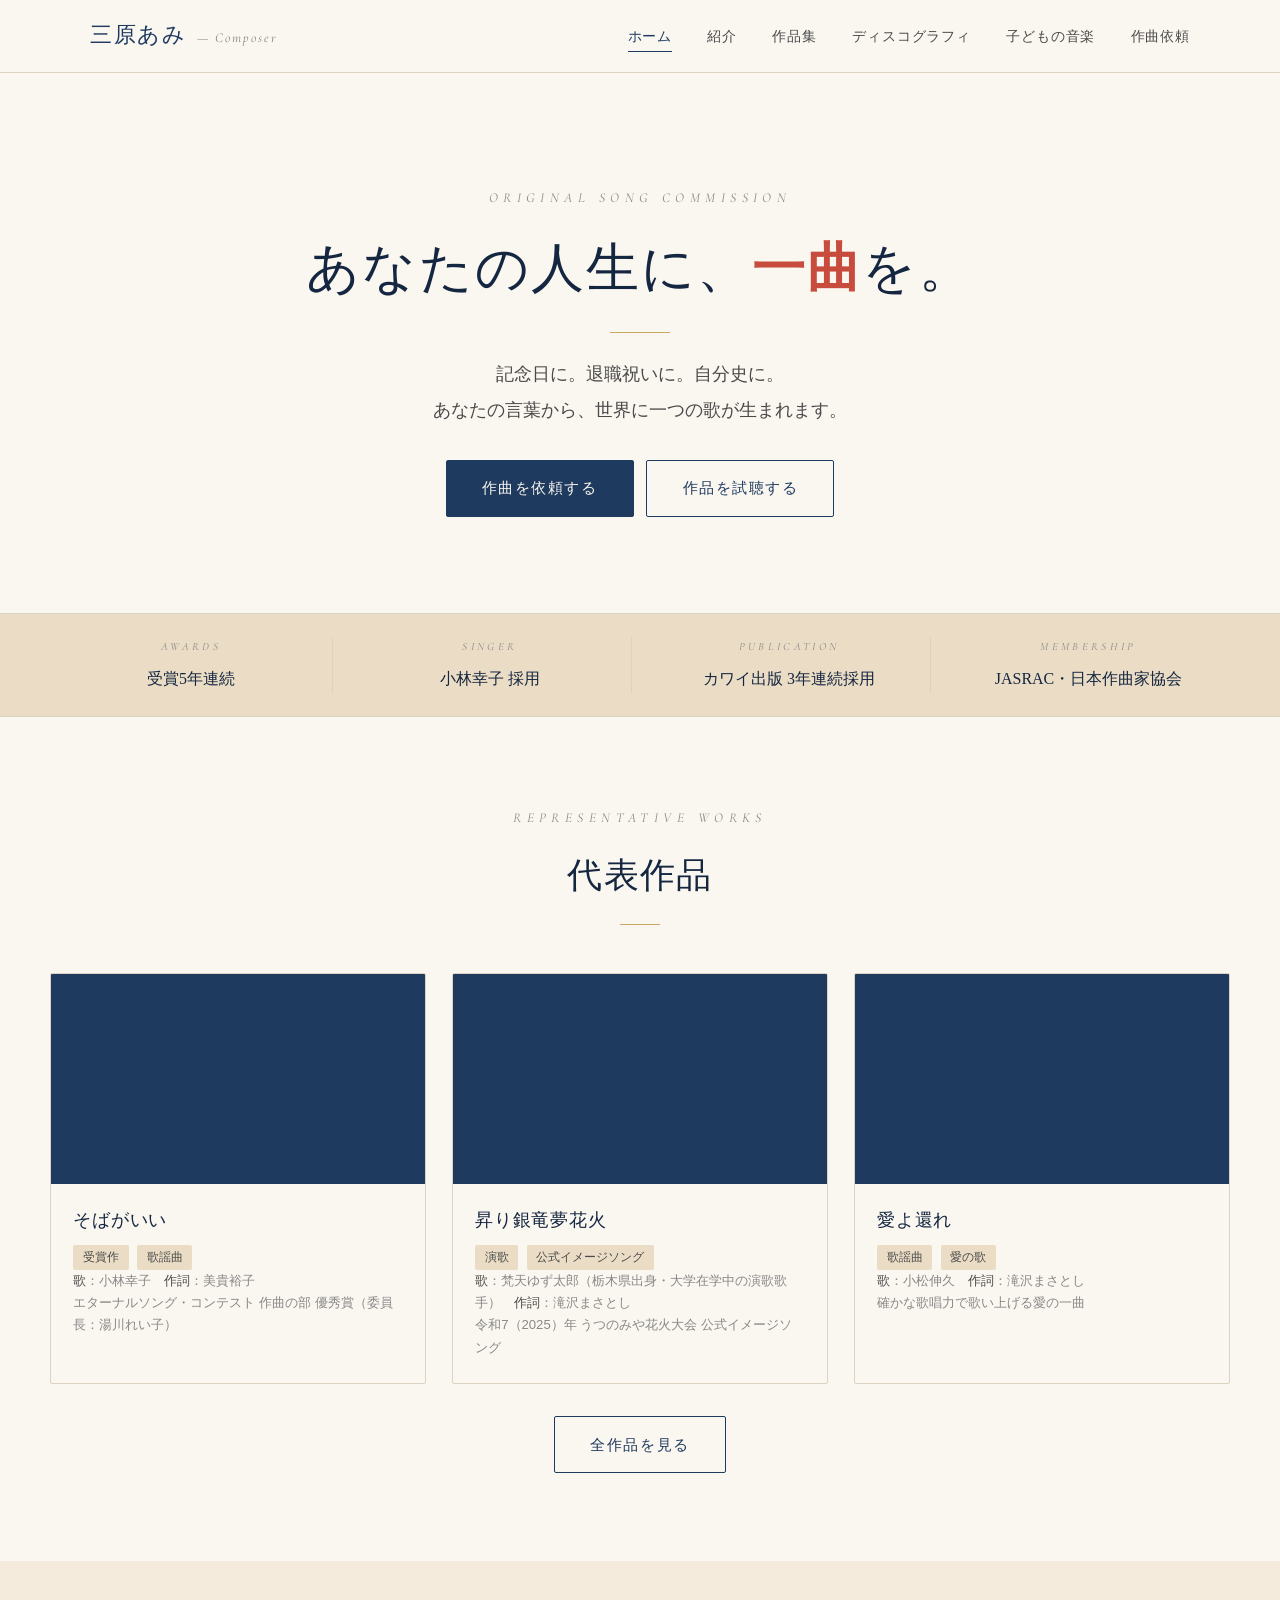
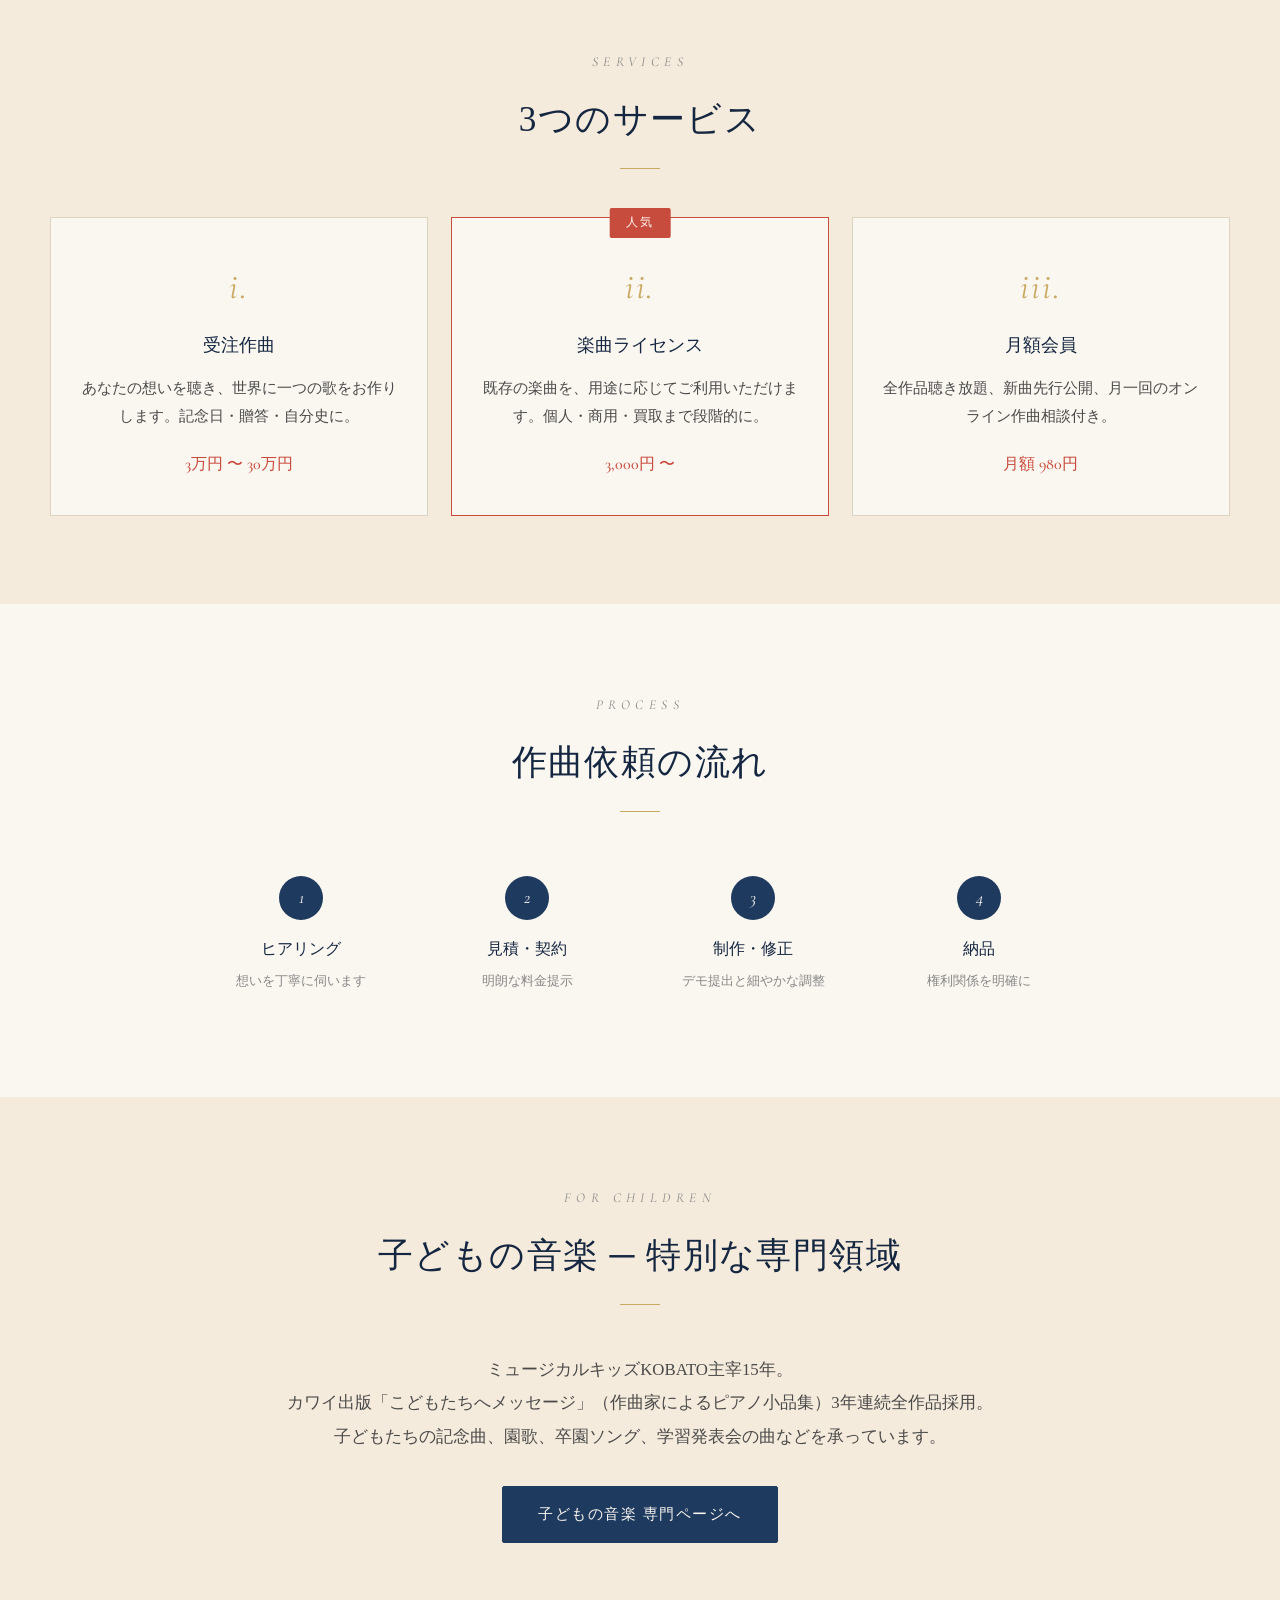
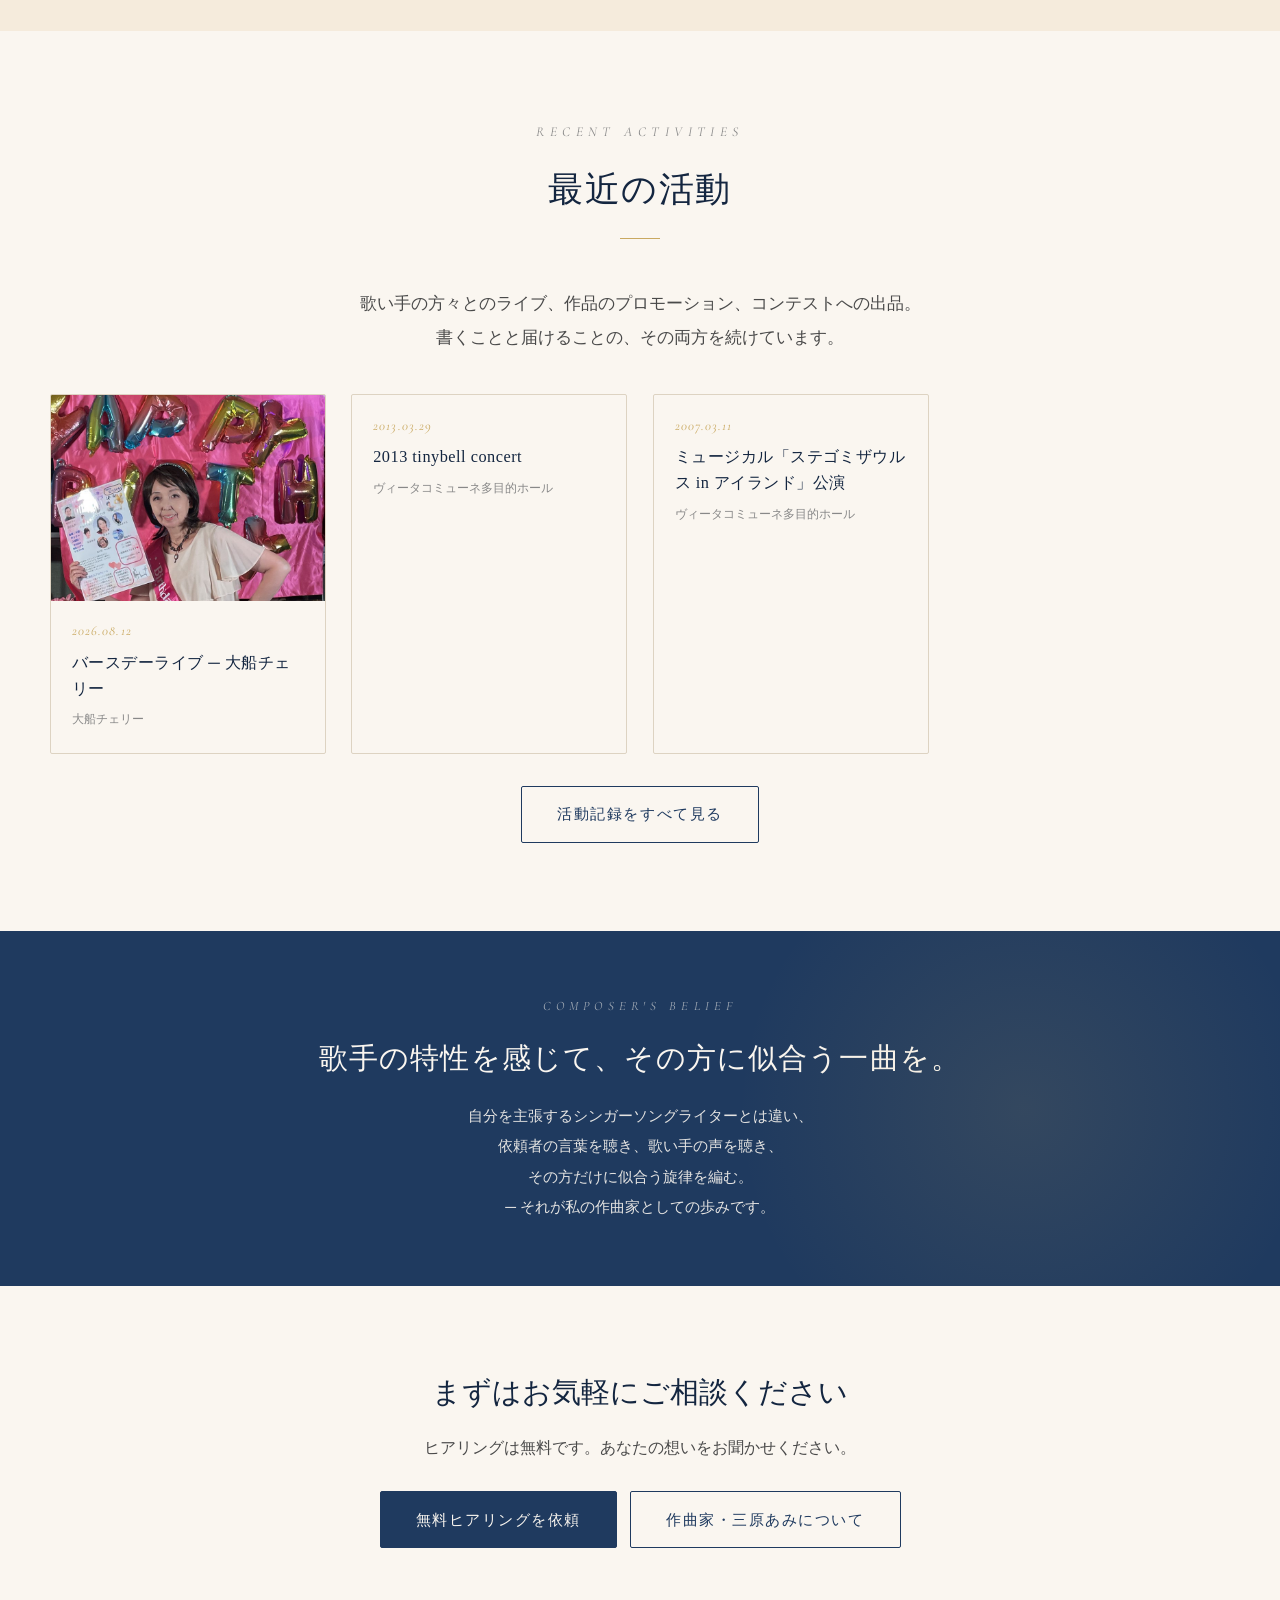
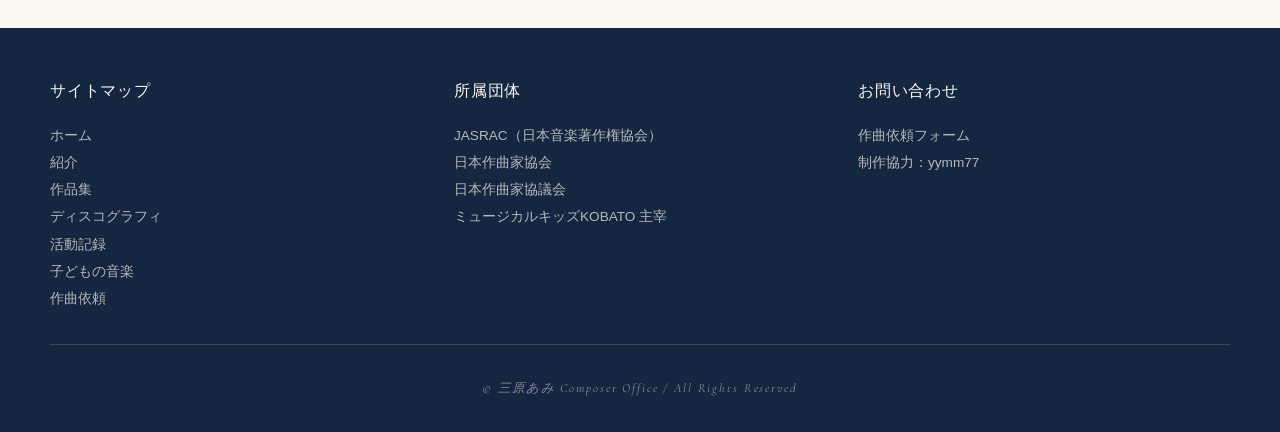
==== commit 9a992249: "Add files via upload" ====
--- a/index.html
+++ b/index.html
@@ -4,9 +4,9 @@
 <meta charset="UTF-8">
 <meta name="viewport" content="width=device-width,initial-scale=1.0">
 <title>三原あみ 作曲家公式サイト ─ あなたの人生に、一曲を。</title>
-<meta name="description" content="作曲家・三原あみの公式サイト。記念日、退職祝い、自分史、企業社歌、自治体ご当地ソングまで。JASRAC会員、日本作曲家協会会員。湯川れい子エターナルソングコンテスト優秀賞、カワイ出版「子どもたちへのメッセージ」3年連続採用。">
+<meta name="description" content="作曲家・三原あみの公式サイト。記念日、退職祝い、自分史、企業社歌、自治体ご当地ソングまで。JASRAC会員、日本作曲家協会会員。エターナルソング・コンテスト 作曲の部 優秀賞、カワイ出版「こどもたちへメッセージ」3年連続採用。">
 <meta property="og:title" content="三原あみ 作曲家公式サイト">
-<meta property="og:description" content="あなたの人生に、一曲を。受賞4年連続、カワイ出版3年連続採用の作曲家。">
+<meta property="og:description" content="あなたの人生に、一曲を。受賞5年連続、カワイ出版3年連続採用の作曲家。">
 <meta property="og:type" content="website">
 <meta property="og:url" content="https://miharaami.github.io/">
 <link rel="preconnect" href="https://fonts.googleapis.com">
@@ -57,7 +57,7 @@
   <div class="trust-grid">
     <div class="trust-item">
       <div class="trust-item-label">Awards</div>
-      <div class="trust-item-value">受賞4年連続</div>
+      <div class="trust-item-value">受賞5年連続</div>
     </div>
     <div class="trust-item">
       <div class="trust-item-label">Singer</div>
@@ -93,7 +93,7 @@
             <span class="work-tag">受賞作</span>
             <span class="work-tag">歌謡曲</span><br>
             <strong>歌</strong>：小林幸子　<strong>作詞</strong>：美貴裕子<br>
-            湯川れい子エターナルソングコンテスト優秀賞
+            エターナルソング・コンテスト 作曲の部 優秀賞（委員長：湯川れい子）
           </div>
         </div>
       </article>
@@ -206,7 +206,7 @@
     </div>
     <p class="lead text-center">
       ミュージカルキッズKOBATO主宰15年。<br>
-      カワイ出版「28人の作曲家によるピアノ作品集 子どもたちへのメッセージ」3年連続全作品採用。<br>
+      カワイ出版「こどもたちへメッセージ」（作曲家によるピアノ小品集）3年連続全作品採用。<br>
       子どもたちの記念曲、園歌、卒園ソング、学習発表会の曲などを承っています。
     </p>
     <div class="text-center mt-2">
--- a/style.css
+++ b/style.css
@@ -1548,3 +1548,69 @@
   font-family: var(--serif-jp);
   padding: 3rem 0;
 }
+
+/* ========== 楽譜表紙グリッド ========== */
+.score-grid {
+  display: grid;
+  grid-template-columns: repeat(auto-fit, minmax(200px, 1fr));
+  gap: 2rem;
+  margin-top: 2.5rem;
+  max-width: 760px;
+  margin-left: auto;
+  margin-right: auto;
+}
+
+@media (max-width: 720px) {
+  .score-grid { grid-template-columns: repeat(2, 1fr); gap: 1.2rem; }
+}
+
+.score-card {
+  margin: 0;
+  text-align: center;
+}
+
+.score-card img {
+  width: 100%;
+  height: auto;
+  display: block;
+  border: 0.5px solid var(--line);
+  box-shadow: 0 10px 26px -14px rgba(31, 58, 95, 0.35);
+  transition: transform 0.3s, box-shadow 0.3s;
+}
+
+.score-card:hover img {
+  transform: translateY(-4px);
+  box-shadow: 0 16px 34px -14px rgba(31, 58, 95, 0.45);
+}
+
+.score-card figcaption {
+  margin-top: 0.9rem;
+  display: block;
+}
+
+.score-year {
+  display: block;
+  font-family: var(--serif-en);
+  font-style: italic;
+  color: var(--gold);
+  font-size: 0.95rem;
+  letter-spacing: 0.2em;
+}
+
+.score-title {
+  display: block;
+  font-family: var(--serif-jp);
+  font-size: 1.08rem;
+  color: var(--indigo-deep);
+  font-weight: 500;
+  margin: 0.3rem 0 0.25rem;
+  letter-spacing: 0.04em;
+}
+
+.score-note {
+  display: block;
+  font-family: var(--sans-jp);
+  font-size: 0.74rem;
+  color: var(--ink-mute);
+  line-height: 1.6;
+}
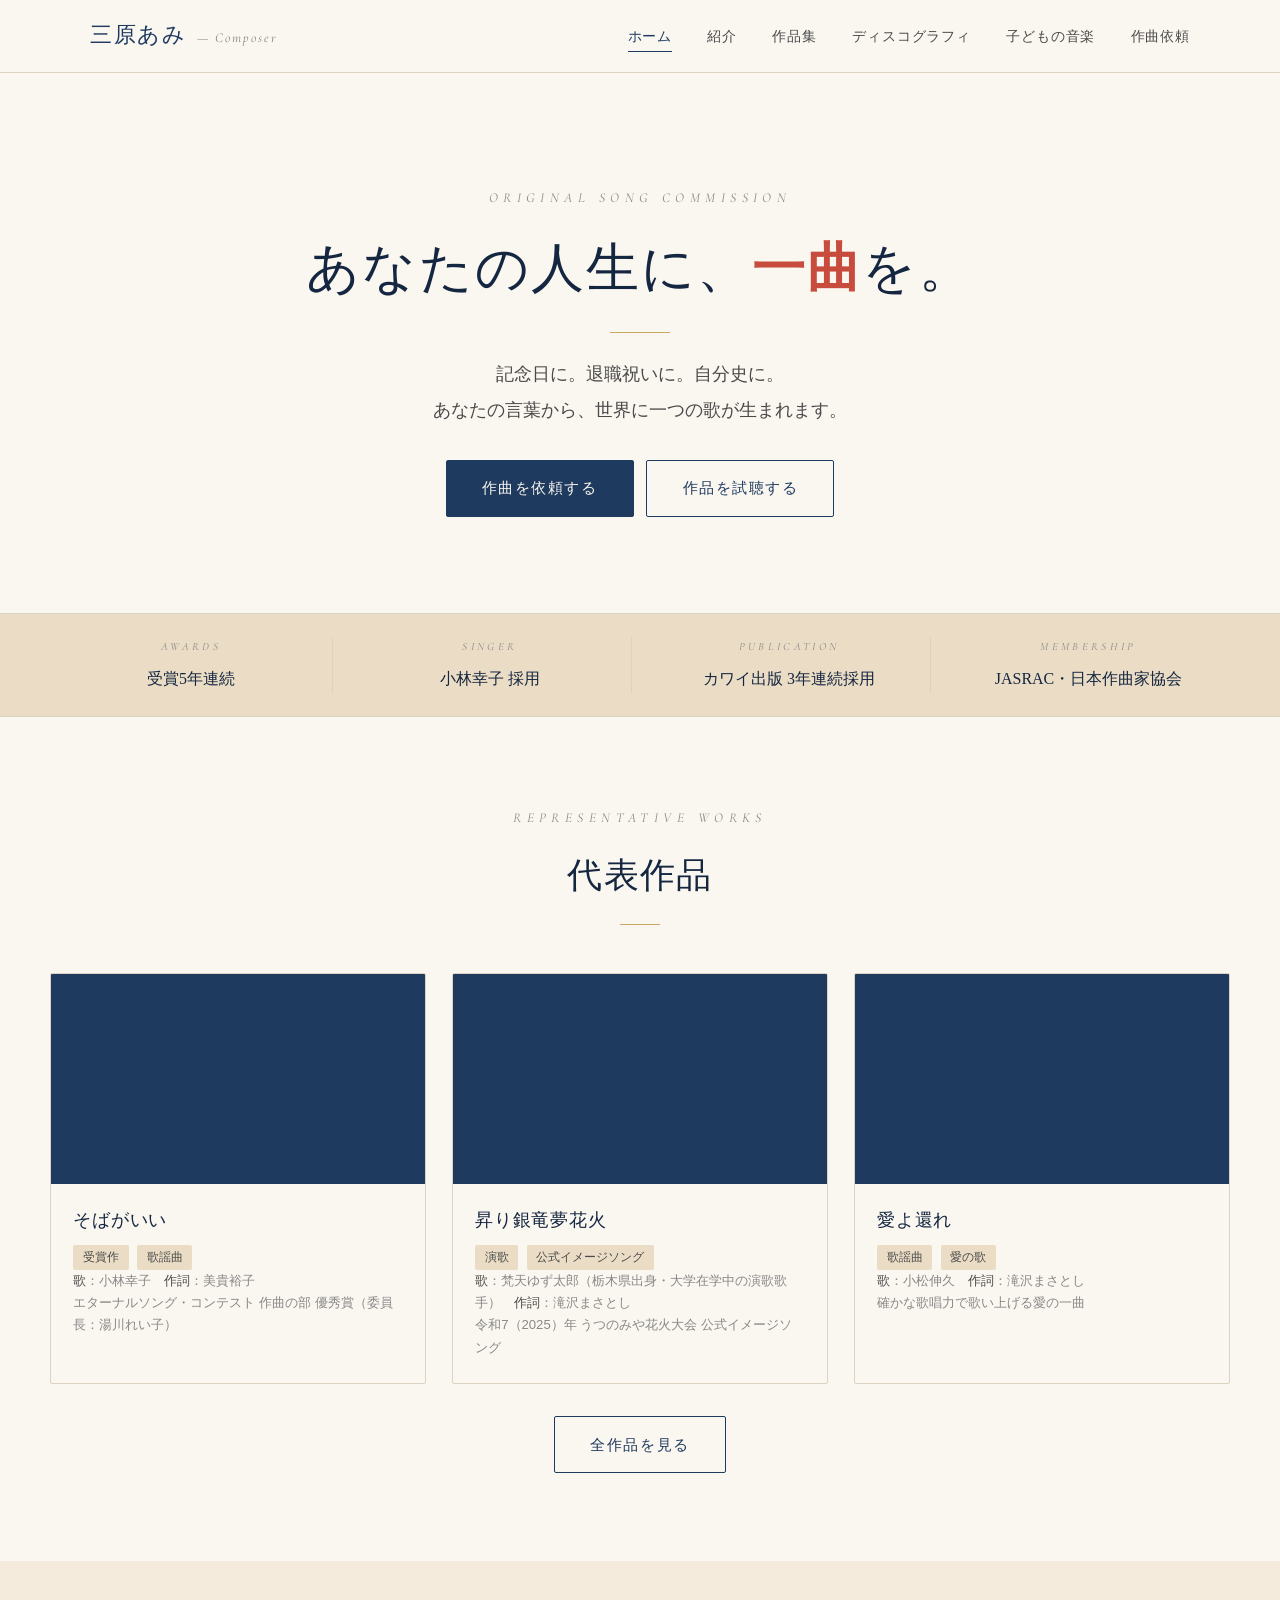
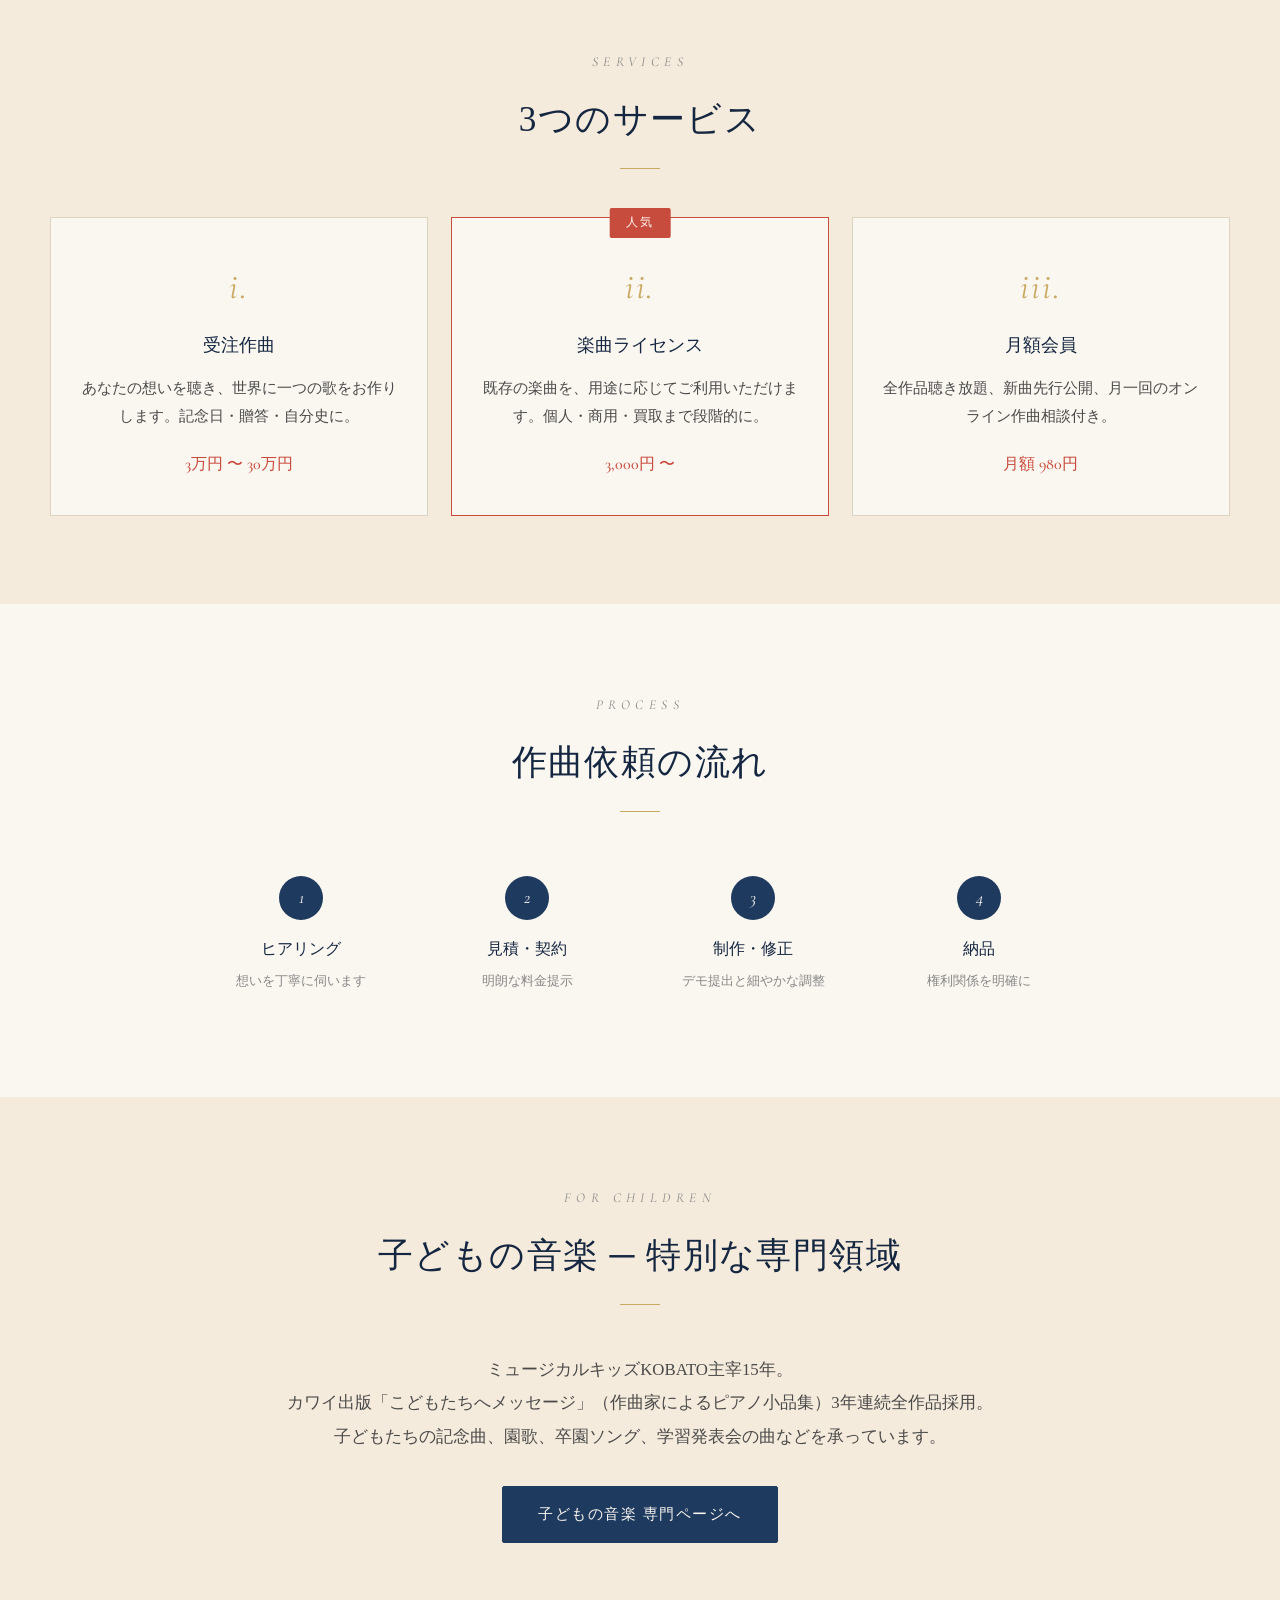
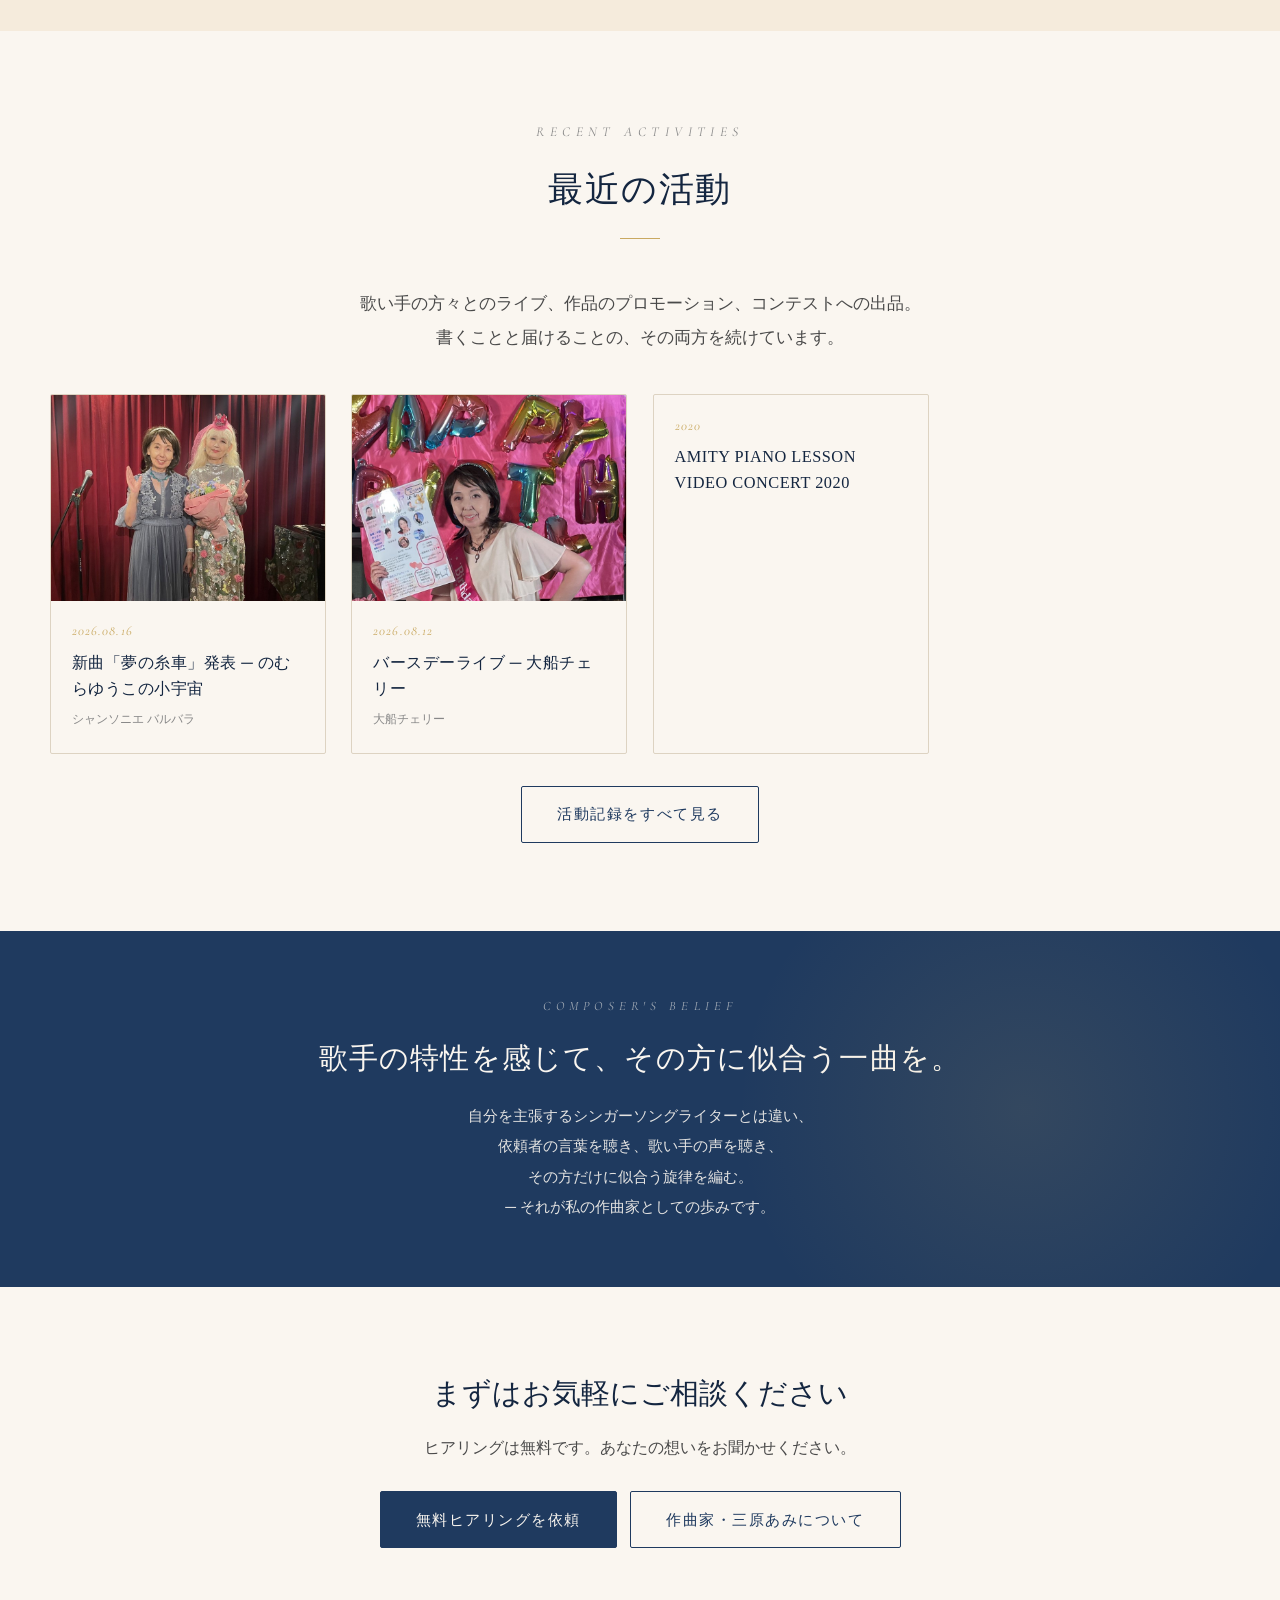
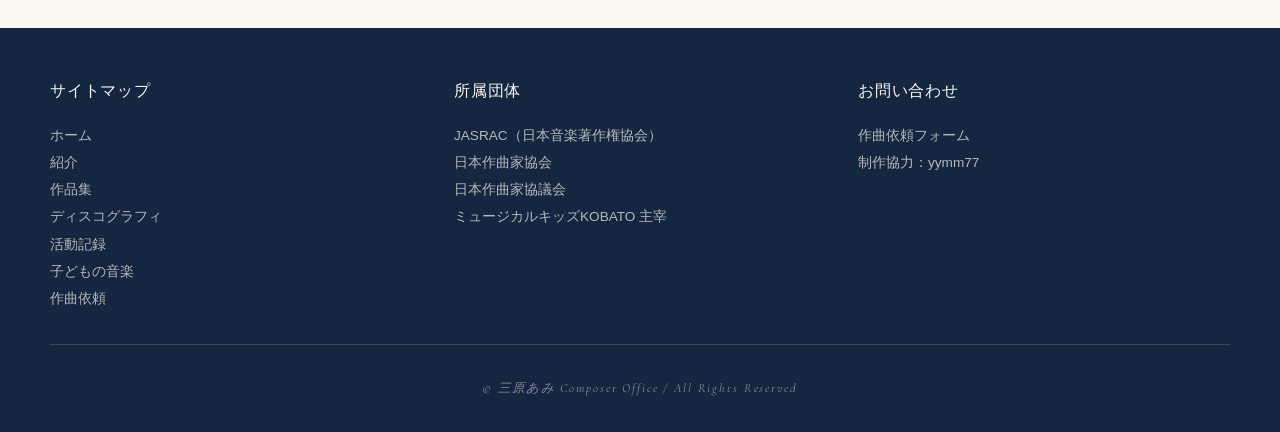
==== commit 60bb05a5: "Add files via upload" ====
--- a/index.html
+++ b/index.html
@@ -303,9 +303,9 @@
       {'&':'&amp;','<':'&lt;','>':'&gt;','"':'&quot;',"'":'&#39;'}[c]
     ));
   }
-  function fmtDate(iso) {
+  function fmtDate(iso, precision) {
     const [y, m, d] = iso.split('-');
-    return `${y}.${m}.${d}`;
+    return precision === 'year' ? y : `${y}.${m}.${d}`;
   }
   try {
     const res = await fetch('activities.json');
@@ -326,7 +326,7 @@
         <a class="activity-brief" href="activities.html">
           ${photoPart}
           <div class="activity-brief-body">
-            <div class="activity-brief-date">${esc(fmtDate(a.date))}</div>
+            <div class="activity-brief-date">${esc(fmtDate(a.date, a.date_precision))}</div>
             <div class="activity-brief-title">${esc(a.title)}</div>
             <div class="activity-brief-venue">${esc(a.venue || '')}</div>
           </div>
--- a/style.css
+++ b/style.css
@@ -1614,3 +1614,214 @@
   color: var(--ink-mute);
   line-height: 1.6;
 }
+
+/* ========== KOBATO 作品アーカイブ ========== */
+.kobato-grid {
+  display: grid;
+  grid-template-columns: repeat(auto-fill, minmax(240px, 1fr));
+  gap: 1.6rem;
+}
+
+@media (max-width: 720px) {
+  .kobato-grid { grid-template-columns: repeat(2, 1fr); gap: 1rem; }
+}
+
+.kobato-card { display: flex; flex-direction: column; }
+
+.kobato-thumb {
+  position: relative;
+  display: block;
+  width: 100%;
+  aspect-ratio: 16 / 9;
+  padding: 0;
+  border: 0.5px solid var(--line);
+  border-radius: 2px;
+  overflow: hidden;
+  background: var(--indigo-deep);
+  cursor: pointer;
+  transition: transform 0.3s, box-shadow 0.3s;
+}
+
+.kobato-thumb:hover {
+  transform: translateY(-3px);
+  box-shadow: 0 12px 28px -12px rgba(31, 58, 95, 0.35);
+}
+
+.kobato-thumb img {
+  width: 100%;
+  height: 100%;
+  object-fit: cover;
+  display: block;
+}
+
+.kobato-thumb iframe {
+  width: 100%;
+  height: 100%;
+  border: 0;
+  display: block;
+}
+
+.kobato-thumb.kobato-playing { cursor: default; }
+.kobato-thumb.kobato-playing:hover { transform: none; box-shadow: none; }
+
+/* 再生マーク */
+.kobato-play {
+  position: absolute;
+  top: 50%;
+  left: 50%;
+  transform: translate(-50%, -50%);
+  width: 54px;
+  height: 38px;
+  border-radius: 8px;
+  background: rgba(20, 38, 64, 0.72);
+  transition: background 0.3s;
+}
+
+.kobato-play::after {
+  content: '';
+  position: absolute;
+  top: 50%;
+  left: 52%;
+  transform: translate(-50%, -50%);
+  border-style: solid;
+  border-width: 8px 0 8px 13px;
+  border-color: transparent transparent transparent var(--cream);
+}
+
+.kobato-thumb:hover .kobato-play { background: var(--vermillion); }
+
+.kobato-title {
+  font-family: var(--serif-jp);
+  font-size: 0.95rem;
+  font-weight: 500;
+  color: var(--indigo-deep);
+  line-height: 1.6;
+  letter-spacing: 0.02em;
+  margin: 0.7rem 0 0;
+}
+
+.kobato-note {
+  font-family: var(--sans-jp);
+  font-size: 0.74rem;
+  color: var(--ink-mute);
+  line-height: 1.7;
+  margin: 0.3rem 0 0;
+}
+
+/* サムネイル取得に失敗した場合の見え方 */
+.kobato-thumb.kobato-noimg {
+  background: linear-gradient(150deg, var(--indigo) 0%, var(--indigo-deep) 100%);
+}
+
+/* ========== フォーム送信結果の表示 ========== */
+.form-status {
+  font-family: var(--serif-jp);
+  font-size: 0.9rem;
+  line-height: 1.9;
+  text-align: center;
+  margin: 1rem 0 0;
+  padding: 0;
+}
+
+.form-status:empty { display: none; }
+
+.form-status.is-ok {
+  color: var(--jade, #2d6a4f);
+  background: rgba(45, 106, 79, 0.07);
+  border: 0.5px solid rgba(45, 106, 79, 0.4);
+  padding: 1.6rem 1.4rem;
+}
+
+.form-status.is-ok strong {
+  display: block;
+  font-size: 1.1rem;
+  color: var(--indigo-deep);
+  margin-bottom: 0.6rem;
+  font-weight: 500;
+}
+
+.form-status.is-standalone { margin: 2rem 0; }
+
+.form-status.is-ng {
+  color: var(--vermillion);
+  background: rgba(200, 76, 61, 0.07);
+  border: 0.5px solid rgba(200, 76, 61, 0.35);
+  padding: 1rem 1.2rem;
+}
+
+/* ========== 童謡作品年譜 ========== */
+.nenpu {
+  border-top: 0.5px solid var(--line);
+}
+
+.nenpu-row {
+  display: grid;
+  grid-template-columns: 92px 1fr;
+  gap: 1.4rem;
+  padding: 1rem 0;
+  border-bottom: 0.5px solid var(--line-soft);
+  align-items: start;
+}
+
+@media (max-width: 720px) {
+  .nenpu-row { grid-template-columns: 62px 1fr; gap: 0.9rem; }
+}
+
+.nenpu-year {
+  font-family: var(--serif-en);
+  font-style: italic;
+  font-size: 1.15rem;
+  color: var(--gold);
+  letter-spacing: 0.06em;
+  line-height: 1.5;
+  padding-top: 0.1rem;
+}
+
+.nenpu-works {
+  display: flex;
+  flex-direction: column;
+  gap: 0.5rem;
+}
+
+.nenpu-item { line-height: 1.7; }
+
+.nenpu-cat {
+  display: inline-block;
+  font-family: var(--sans-jp);
+  font-size: 0.68rem;
+  letter-spacing: 0.06em;
+  padding: 0.14rem 0.5rem;
+  border-radius: 2px;
+  margin-right: 0.7rem;
+  vertical-align: 2px;
+  white-space: nowrap;
+}
+
+.nenpu-cat-doyousai {
+  background: rgba(74, 107, 145, 0.1);
+  color: var(--indigo);
+  border: 0.5px solid var(--indigo-light);
+}
+
+.nenpu-cat-chorus {
+  background: rgba(201, 169, 97, 0.14);
+  color: #8a6f2e;
+  border: 0.5px solid var(--gold);
+}
+
+.nenpu-title {
+  font-family: var(--serif-jp);
+  font-size: 1rem;
+  color: var(--indigo-deep);
+  letter-spacing: 0.03em;
+}
+
+.nenpu-note {
+  display: block;
+  font-family: var(--sans-jp);
+  font-size: 0.75rem;
+  color: var(--ink-mute);
+  line-height: 1.8;
+  margin-top: 0.3rem;
+  padding-left: 0.2rem;
+}
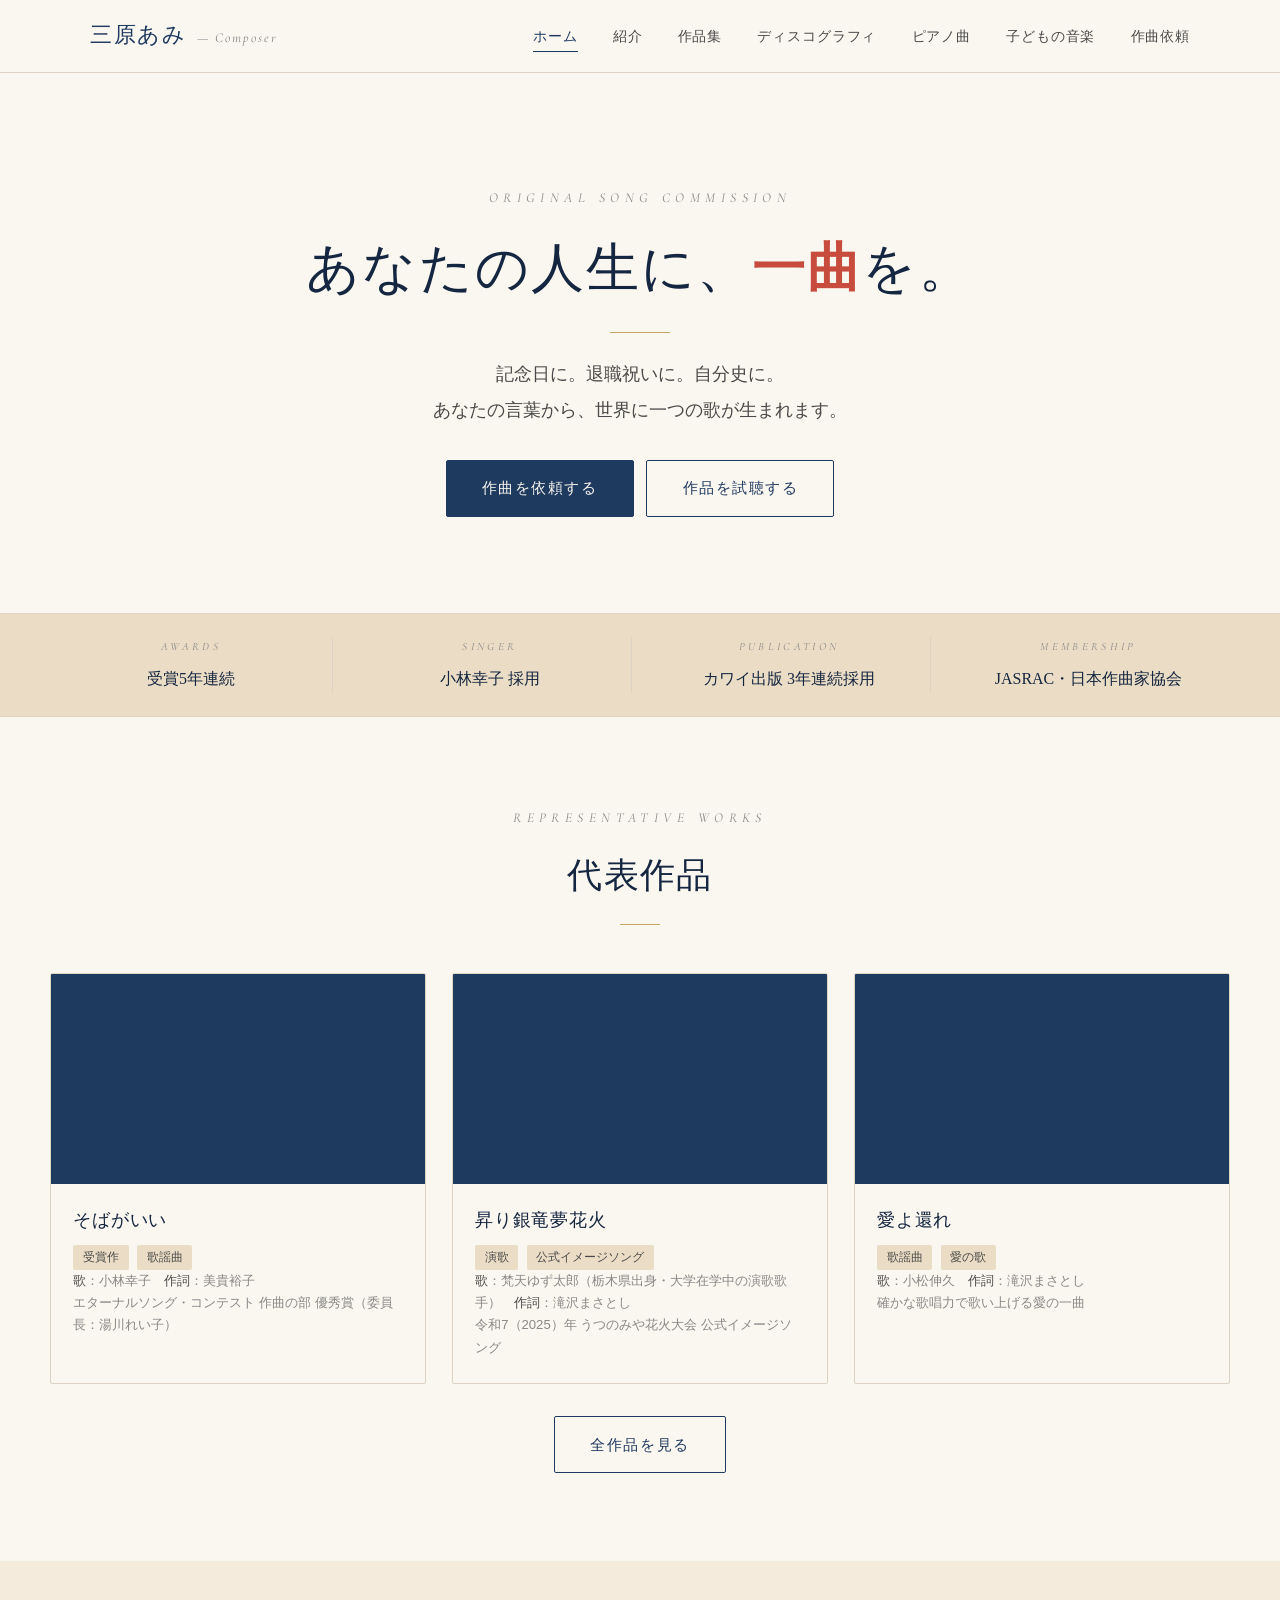
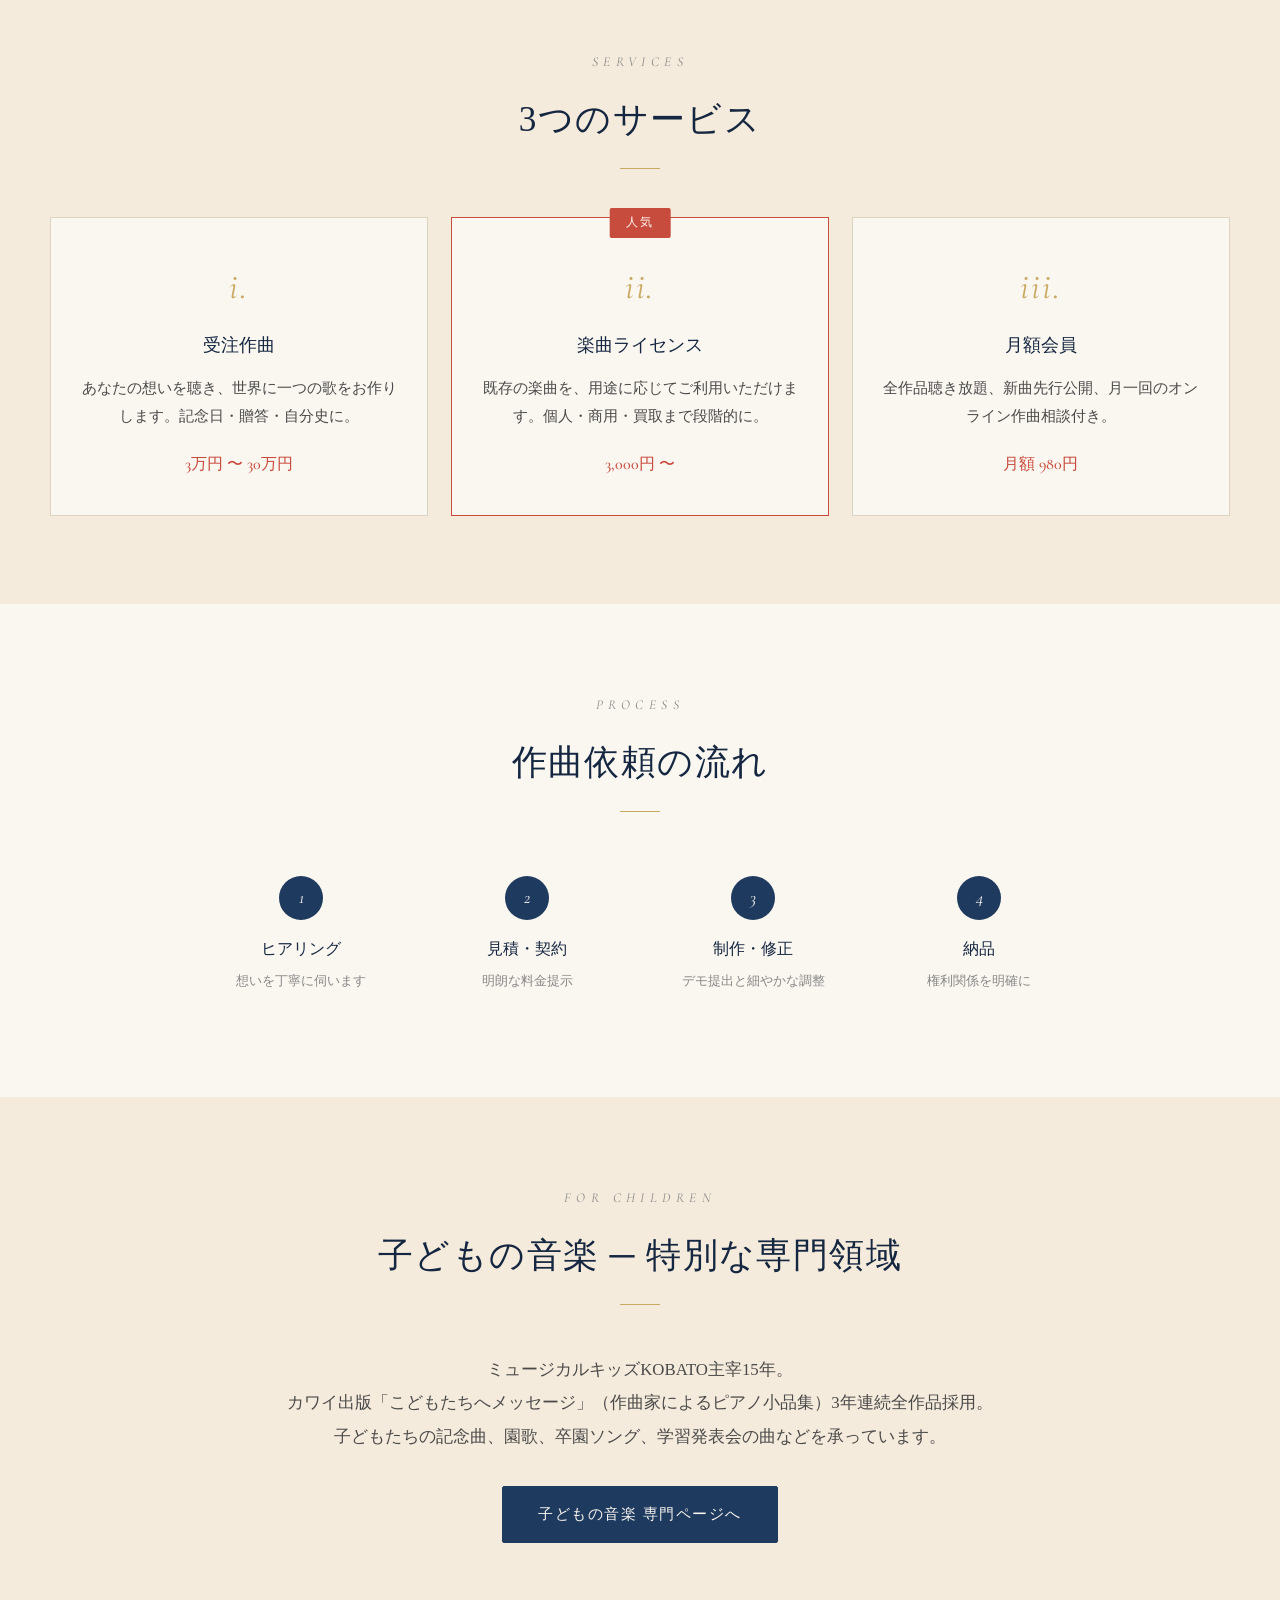
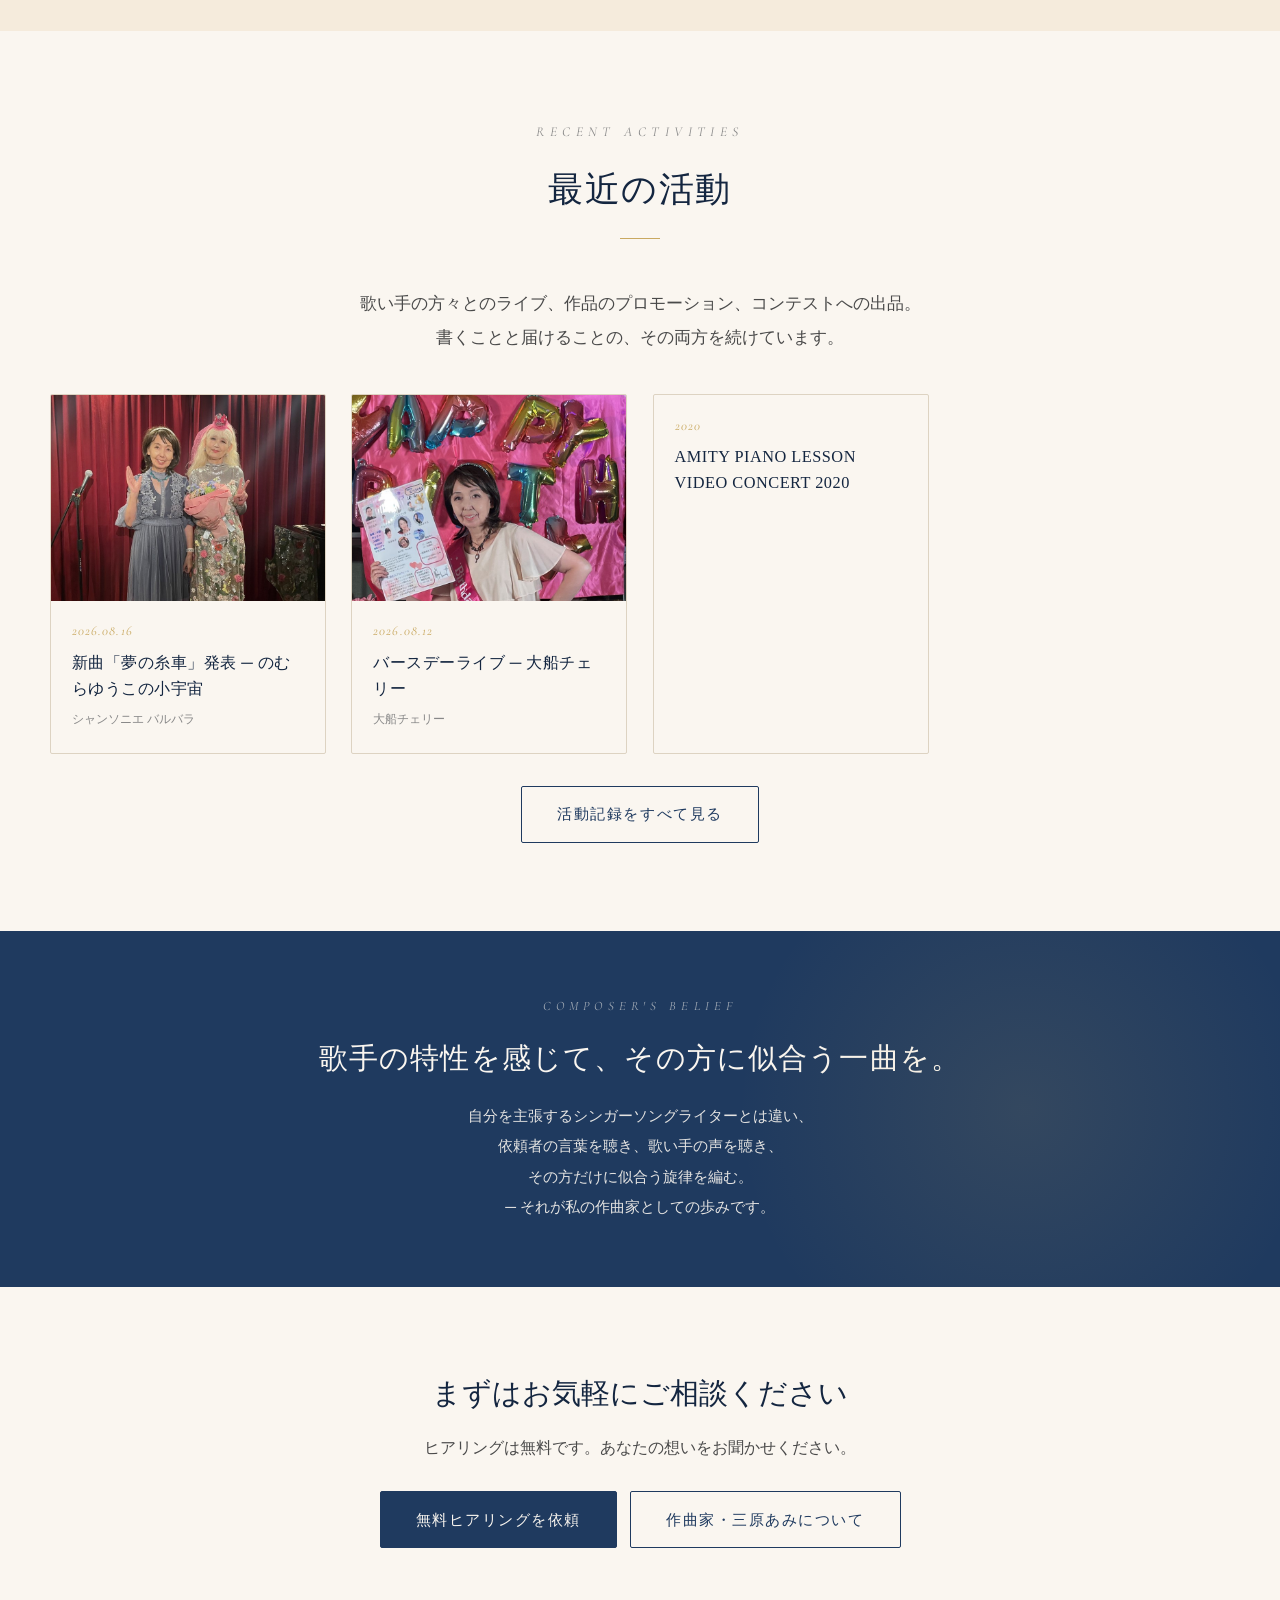
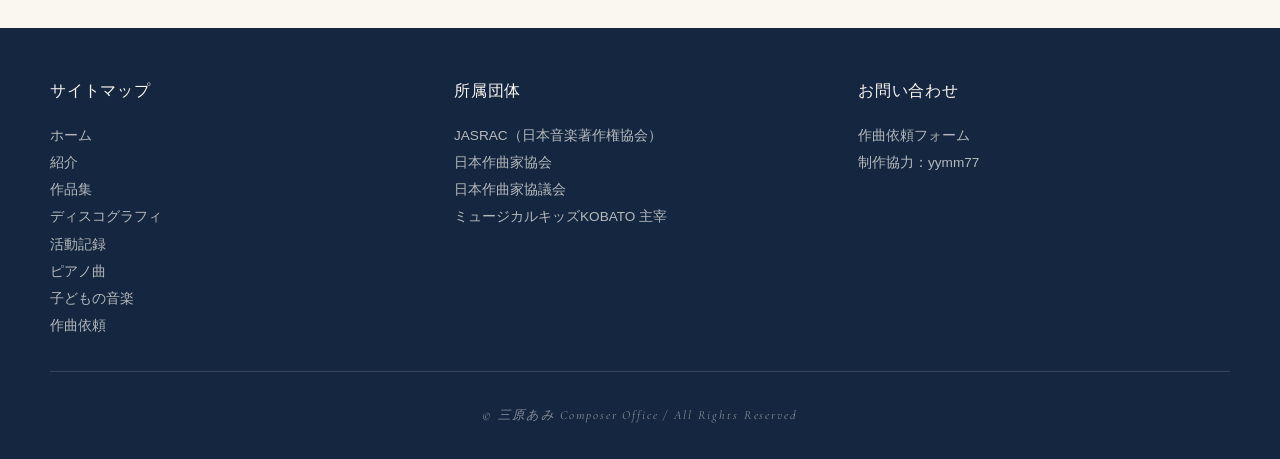
==== commit 4fe29796: "Add files via upload" ====
--- a/index.html
+++ b/index.html
@@ -31,6 +31,7 @@
       <li><a href="profile.html">紹介</a></li>
       <li><a href="works.html">作品集</a></li>
       <li><a href="discography.html">ディスコグラフィ</a></li>
+      <li><a href="piano.html">ピアノ曲</a></li>
       <li><a href="kids.html">子どもの音楽</a></li>
       <li><a href="order.html">作曲依頼</a></li>
     </ul>
@@ -268,6 +269,7 @@
           <li><a href="works.html">作品集</a></li>
           <li><a href="discography.html">ディスコグラフィ</a></li>
           <li><a href="activities.html">活動記録</a></li>
+          <li><a href="piano.html">ピアノ曲</a></li>
           <li><a href="kids.html">子どもの音楽</a></li>
           <li><a href="order.html">作曲依頼</a></li>
         </ul>
--- a/style.css
+++ b/style.css
@@ -1825,3 +1825,22 @@
   margin-top: 0.3rem;
   padding-left: 0.2rem;
 }
+
+/* ========== ピアノ曲ページ 検索欄 ========== */
+.piano-search {
+  width: 100%;
+  padding: 0.85rem 1.1rem;
+  font-family: var(--serif-jp);
+  font-size: 0.98rem;
+  color: var(--ink);
+  background: var(--cream);
+  border: 0.5px solid var(--line);
+  border-radius: 2px;
+  outline: none;
+  transition: border-color 0.3s;
+  -webkit-appearance: none;
+}
+
+.piano-search::placeholder { color: var(--ink-mute); }
+
+.piano-search:focus { border-color: var(--indigo-light); }
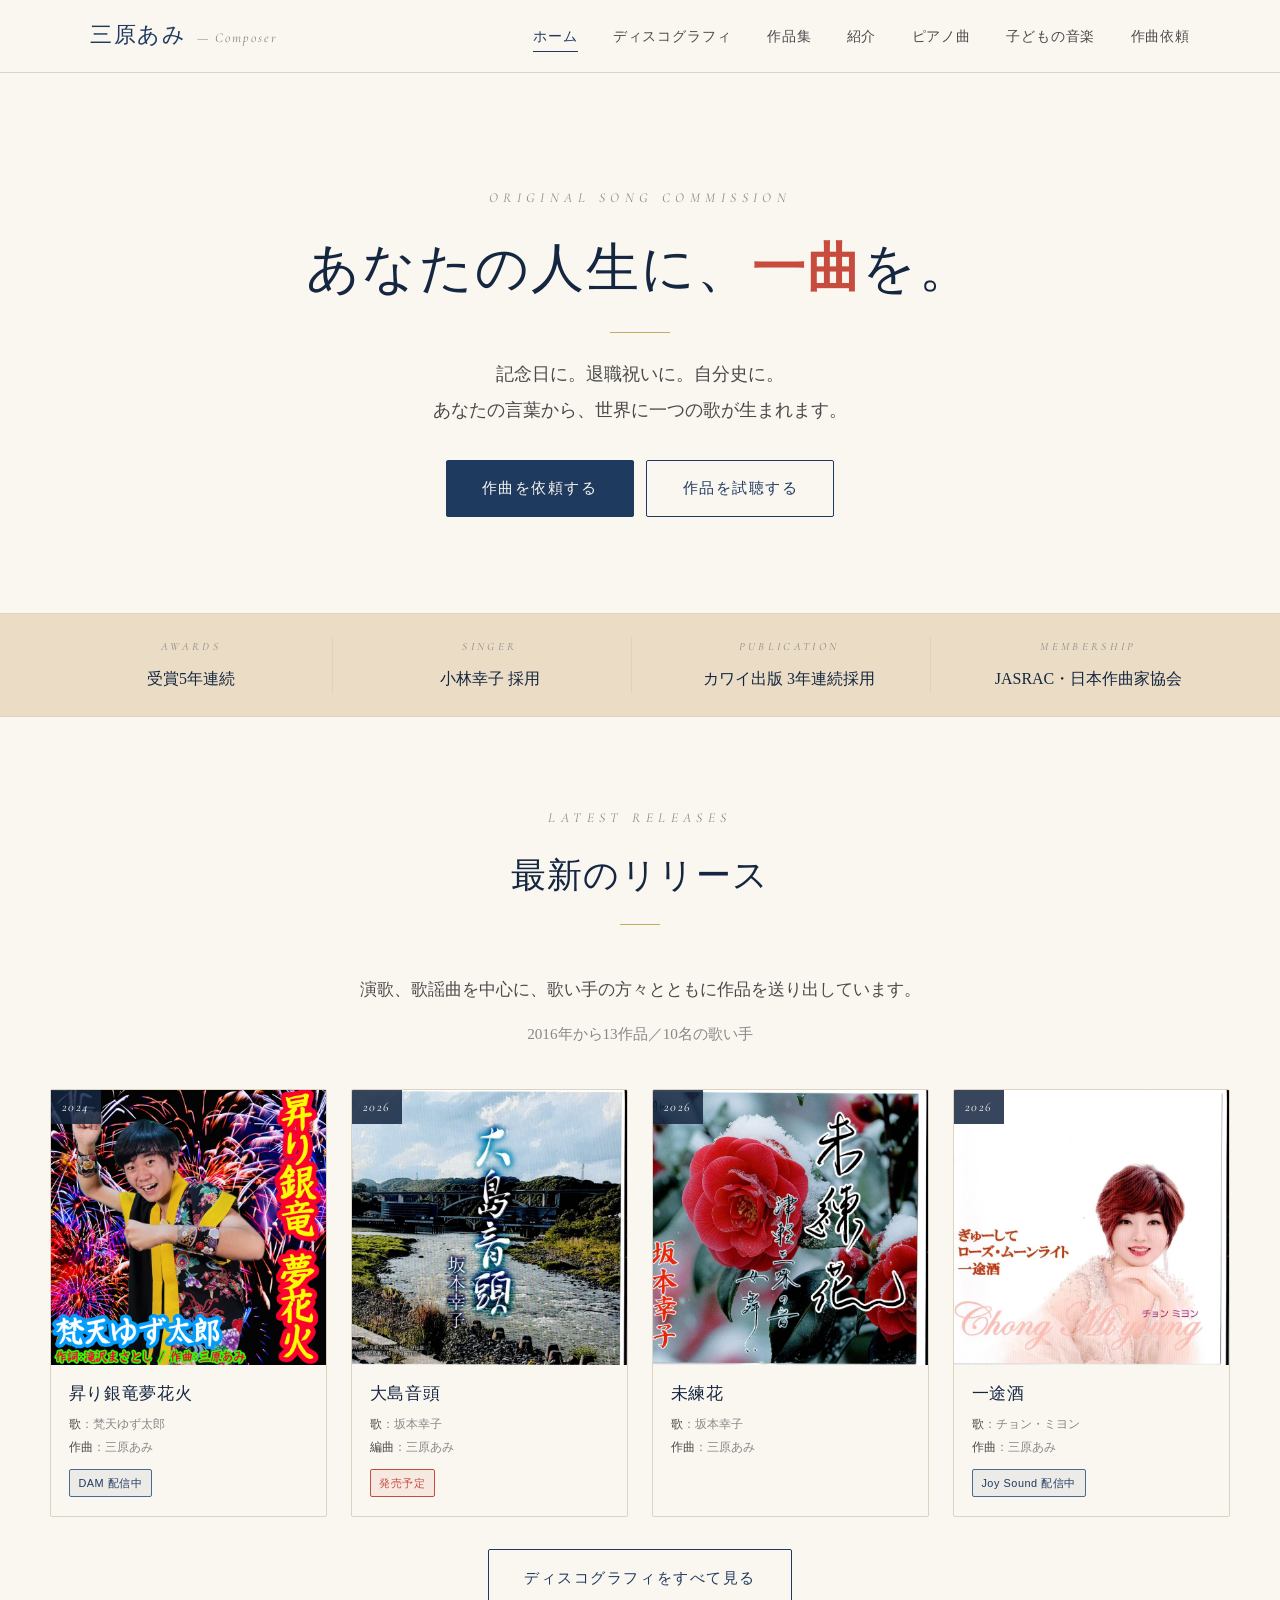
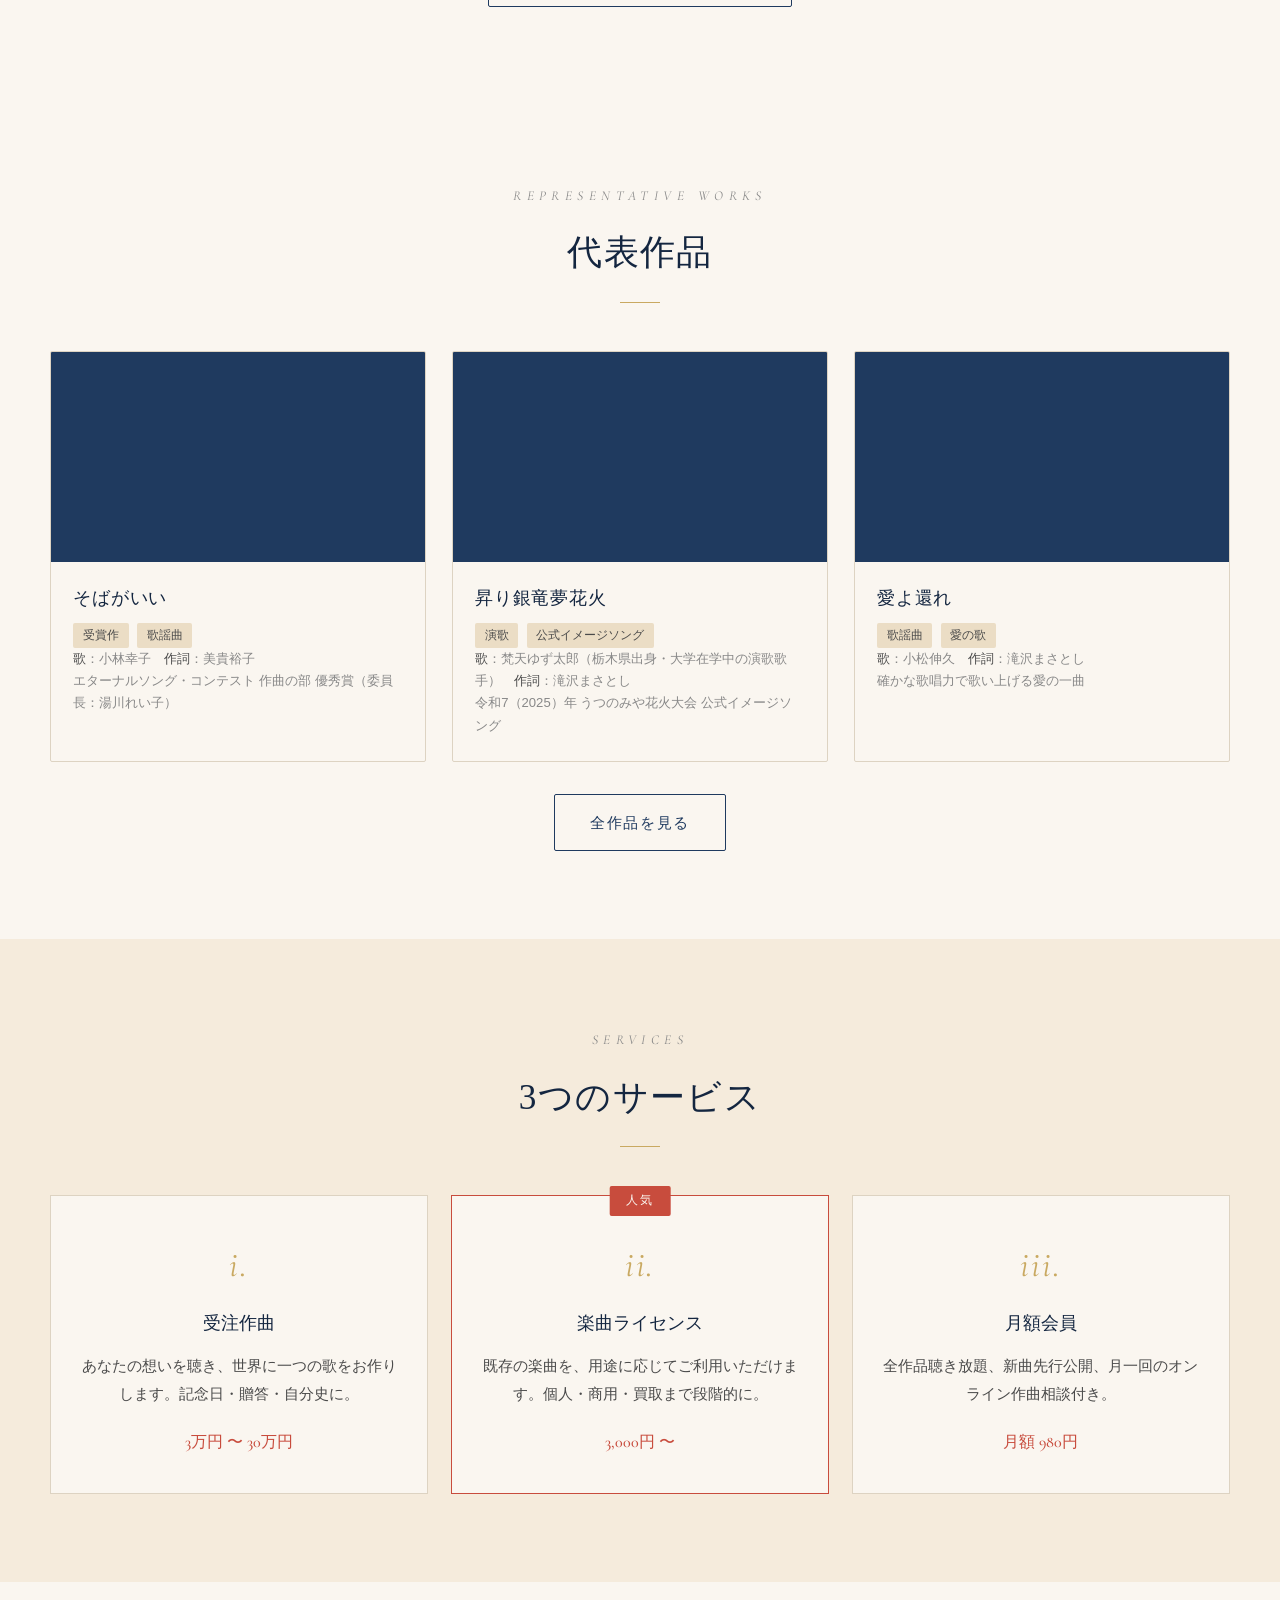
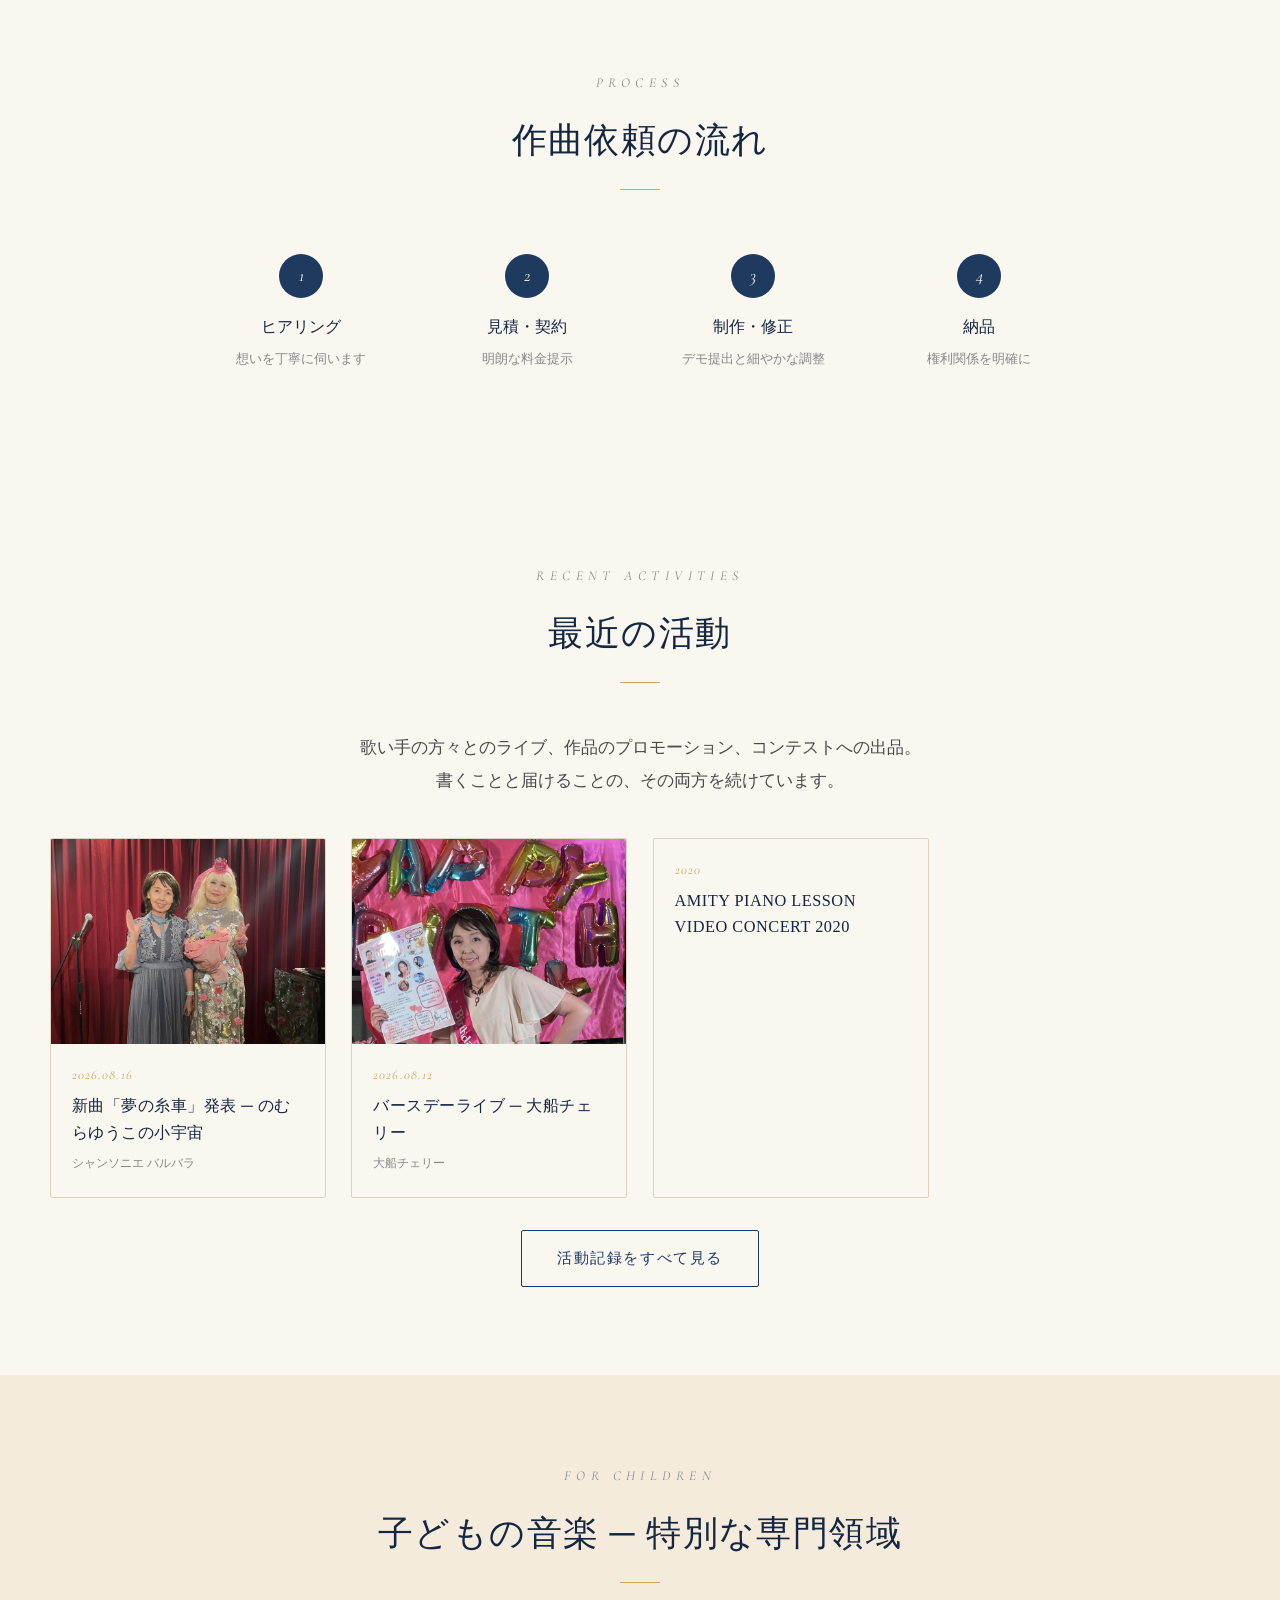
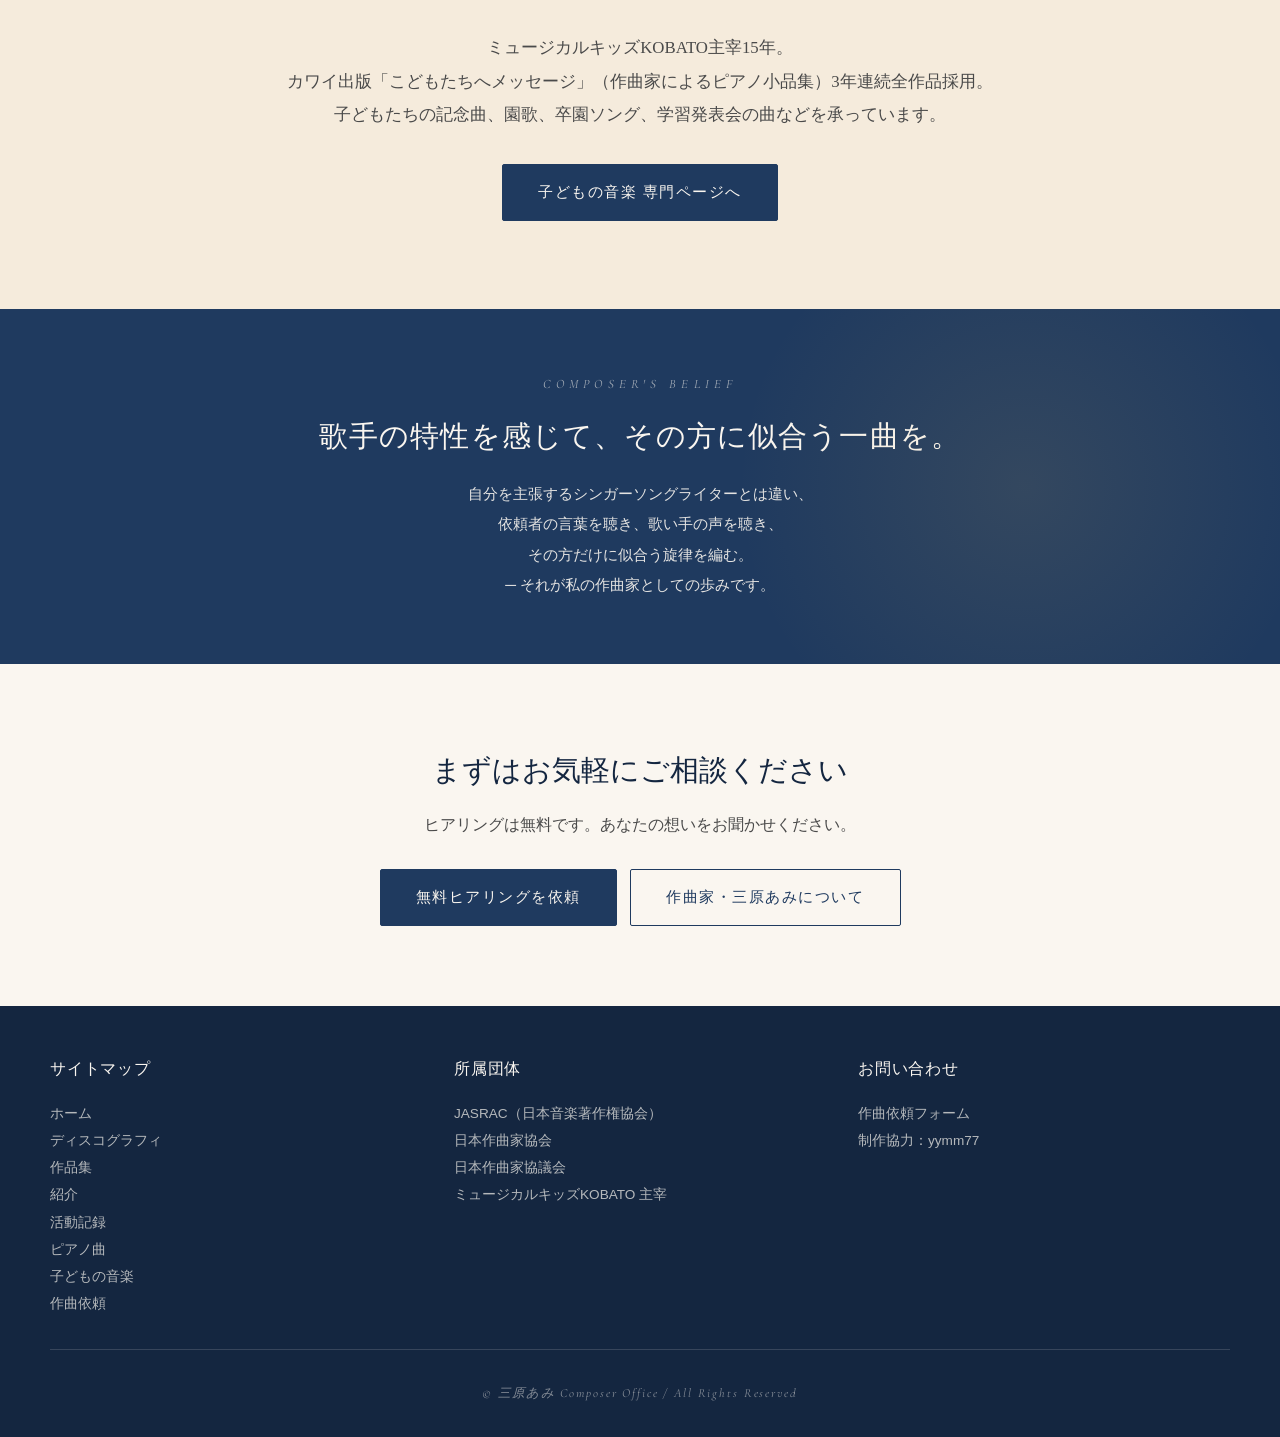
==== commit b6c98663: "Add files via upload" ====
--- a/index.html
+++ b/index.html
@@ -28,9 +28,9 @@
     </button>
     <ul class="nav-links">
       <li><a href="index.html" class="active">ホーム</a></li>
+      <li><a href="discography.html">ディスコグラフィ</a></li>
+      <li><a href="works.html">作品集</a></li>
       <li><a href="profile.html">紹介</a></li>
-      <li><a href="works.html">作品集</a></li>
-      <li><a href="discography.html">ディスコグラフィ</a></li>
       <li><a href="piano.html">ピアノ曲</a></li>
       <li><a href="kids.html">子どもの音楽</a></li>
       <li><a href="order.html">作曲依頼</a></li>
@@ -75,6 +75,25 @@
   </div>
 </div>
 
+<!-- 最新リリース -->
+<section class="section" id="latestReleases" style="display:none;">
+  <div class="section-inner">
+    <div class="section-header">
+      <div class="section-eyebrow">Latest Releases</div>
+      <h2 class="section-title">最新のリリース</h2>
+      <div class="section-divider"></div>
+    </div>
+    <p class="lead text-center" style="margin-bottom:2.5rem;">
+      演歌、歌謡曲を中心に、歌い手の方々とともに作品を送り出しています。<br>
+      <span id="releaseSummary" style="display:block;margin-top:0.8rem;font-size:0.95rem;color:var(--ink-mute);"></span>
+    </p>
+    <div class="disco-grid" id="latestDisco"></div>
+    <div class="text-center mt-4">
+      <a href="discography.html" class="btn btn-secondary">ディスコグラフィをすべて見る</a>
+    </div>
+  </div>
+</section>
+
 <!-- 代表作 -->
 <section id="works" class="section">
   <div class="section-inner">
@@ -197,6 +216,25 @@
   </div>
 </section>
 
+<!-- 最新の活動 -->
+<section class="section" id="latestActivities" style="display:none;">
+  <div class="section-inner">
+    <div class="section-header">
+      <div class="section-eyebrow">Recent Activities</div>
+      <h2 class="section-title">最近の活動</h2>
+      <div class="section-divider"></div>
+    </div>
+    <p class="lead text-center" style="margin-bottom:2.5rem;">
+      歌い手の方々とのライブ、作品のプロモーション、コンテストへの出品。<br>
+      書くことと届けることの、その両方を続けています。
+    </p>
+    <div class="activity-brief-grid" id="latestGrid"></div>
+    <div class="text-center mt-4">
+      <a href="activities.html" class="btn btn-secondary">活動記録をすべて見る</a>
+    </div>
+  </div>
+</section>
+
 <!-- 子どもの音楽 -->
 <section class="section section-cream">
   <div class="section-inner" style="max-width:980px;">
@@ -212,25 +250,6 @@
     </p>
     <div class="text-center mt-2">
       <a href="kids.html" class="btn btn-primary">子どもの音楽 専門ページへ</a>
-    </div>
-  </div>
-</section>
-
-<!-- 最新の活動 -->
-<section class="section" id="latestActivities" style="display:none;">
-  <div class="section-inner">
-    <div class="section-header">
-      <div class="section-eyebrow">Recent Activities</div>
-      <h2 class="section-title">最近の活動</h2>
-      <div class="section-divider"></div>
-    </div>
-    <p class="lead text-center" style="margin-bottom:2.5rem;">
-      歌い手の方々とのライブ、作品のプロモーション、コンテストへの出品。<br>
-      書くことと届けることの、その両方を続けています。
-    </p>
-    <div class="activity-brief-grid" id="latestGrid"></div>
-    <div class="text-center mt-4">
-      <a href="activities.html" class="btn btn-secondary">活動記録をすべて見る</a>
     </div>
   </div>
 </section>
@@ -265,9 +284,9 @@
         <h4>サイトマップ</h4>
         <ul>
           <li><a href="index.html">ホーム</a></li>
+          <li><a href="discography.html">ディスコグラフィ</a></li>
+          <li><a href="works.html">作品集</a></li>
           <li><a href="profile.html">紹介</a></li>
-          <li><a href="works.html">作品集</a></li>
-          <li><a href="discography.html">ディスコグラフィ</a></li>
           <li><a href="activities.html">活動記録</a></li>
           <li><a href="piano.html">ピアノ曲</a></li>
           <li><a href="kids.html">子どもの音楽</a></li>
@@ -296,6 +315,73 @@
     </div>
   </div>
 </footer>
+
+<script>
+// 最新リリース（CDジャケット）。携帯でも早い位置に作品が見えるようにする
+(async function loadLatestReleases() {
+  function esc(s) {
+    return String(s == null ? '' : s).replace(/[&<>"']/g, c => (
+      {'&':'&amp;','<':'&lt;','>':'&gt;','"':'&quot;',"'":'&#39;'}[c]
+    ));
+  }
+  try {
+    const res = await fetch('discography.json');
+    if (!res.ok) return;
+    const data = await res.json();
+    const all = (data.discography || []).slice().sort((a, b) => {
+      const pa = Number(a.pin) || 0, pb = Number(b.pin) || 0;
+      if (pa && pb) return pa - pb;
+      if (pa) return -1;
+      if (pb) return 1;
+      return b.release_date.localeCompare(a.release_date);
+    });
+    if (all.length === 0) return;
+
+    // 集計（全件を対象に）
+    const years = all.map(d => Number(d.release_date.slice(0, 4)));
+    const singers = new Set(all.map(d => d.singer).filter(Boolean));
+    document.getElementById('releaseSummary').textContent =
+      `${Math.min(...years)}年から${all.length}作品／${singers.size}名の歌い手`;
+
+    // 表示は4件まで
+    const list = all.slice(0, 4);
+    document.getElementById('latestDisco').innerHTML = list.map(d => {
+      const year = d.release_date.slice(0, 4);
+      const showJacket = d.jacket && d.jacket_ok === true;
+      const inner = showJacket
+        ? `<img src="${esc(d.jacket)}" alt="${esc(d.title)} ジャケット" loading="lazy">`
+        : `<div class="disco-jacket-placeholder">
+             <span class="ph-mark">♪</span>
+             <div class="ph-title">${esc(d.title)}</div>
+           </div>`;
+      const badges = [];
+      if (d.upcoming) badges.push('<span class="disco-badge upcoming">発売予定</span>');
+      if (d.karaoke) badges.push(`<span class="disco-badge karaoke">${esc(d.karaoke)} 配信中</span>`);
+
+      return `
+        <article class="disco-card">
+          <div class="disco-jacket">
+            <span class="disco-year">${esc(year)}</span>
+            ${inner}
+          </div>
+          <div class="disco-info">
+            <h3 class="disco-title">${esc(d.title)}</h3>
+            <div class="disco-meta">
+              ${d.singer ? `<strong>歌</strong>：${esc(d.singer)}<br>` : ''}
+              <strong>${esc(d.role)}</strong>：三原あみ
+            </div>
+            <div class="disco-badges">${badges.join('')}</div>
+          </div>
+        </article>
+      `;
+    }).join('');
+
+    document.getElementById('latestReleases').style.display = '';
+  } catch (e) {
+    console.error('リリース情報の読込に失敗しました:', e);
+  }
+})();
+</script>
 
 <script>
 // 最新の活動をトップに表示（データが無い場合はセクションごと非表示）
--- a/style.css
+++ b/style.css
@@ -1844,3 +1844,30 @@
 .piano-search::placeholder { color: var(--ink-mute); }
 
 .piano-search:focus { border-color: var(--indigo-light); }
+
+/* ========== ピアノ曲 番号表示 ========== */
+/* サムネイル左上の番号（難易度の目安） */
+.piano-no-badge {
+  position: absolute;
+  top: 0;
+  left: 0;
+  background: rgba(20, 38, 64, 0.85);
+  color: var(--cream);
+  font-family: var(--serif-en);
+  font-style: italic;
+  font-size: 0.8rem;
+  letter-spacing: 0.08em;
+  padding: 0.26rem 0.62rem;
+  pointer-events: none;
+}
+
+/* 曲名の前に置く番号 */
+.piano-no {
+  display: inline-block;
+  font-family: var(--serif-en);
+  font-style: italic;
+  font-size: 0.85rem;
+  color: var(--gold);
+  letter-spacing: 0.06em;
+  margin-right: 0.55rem;
+}
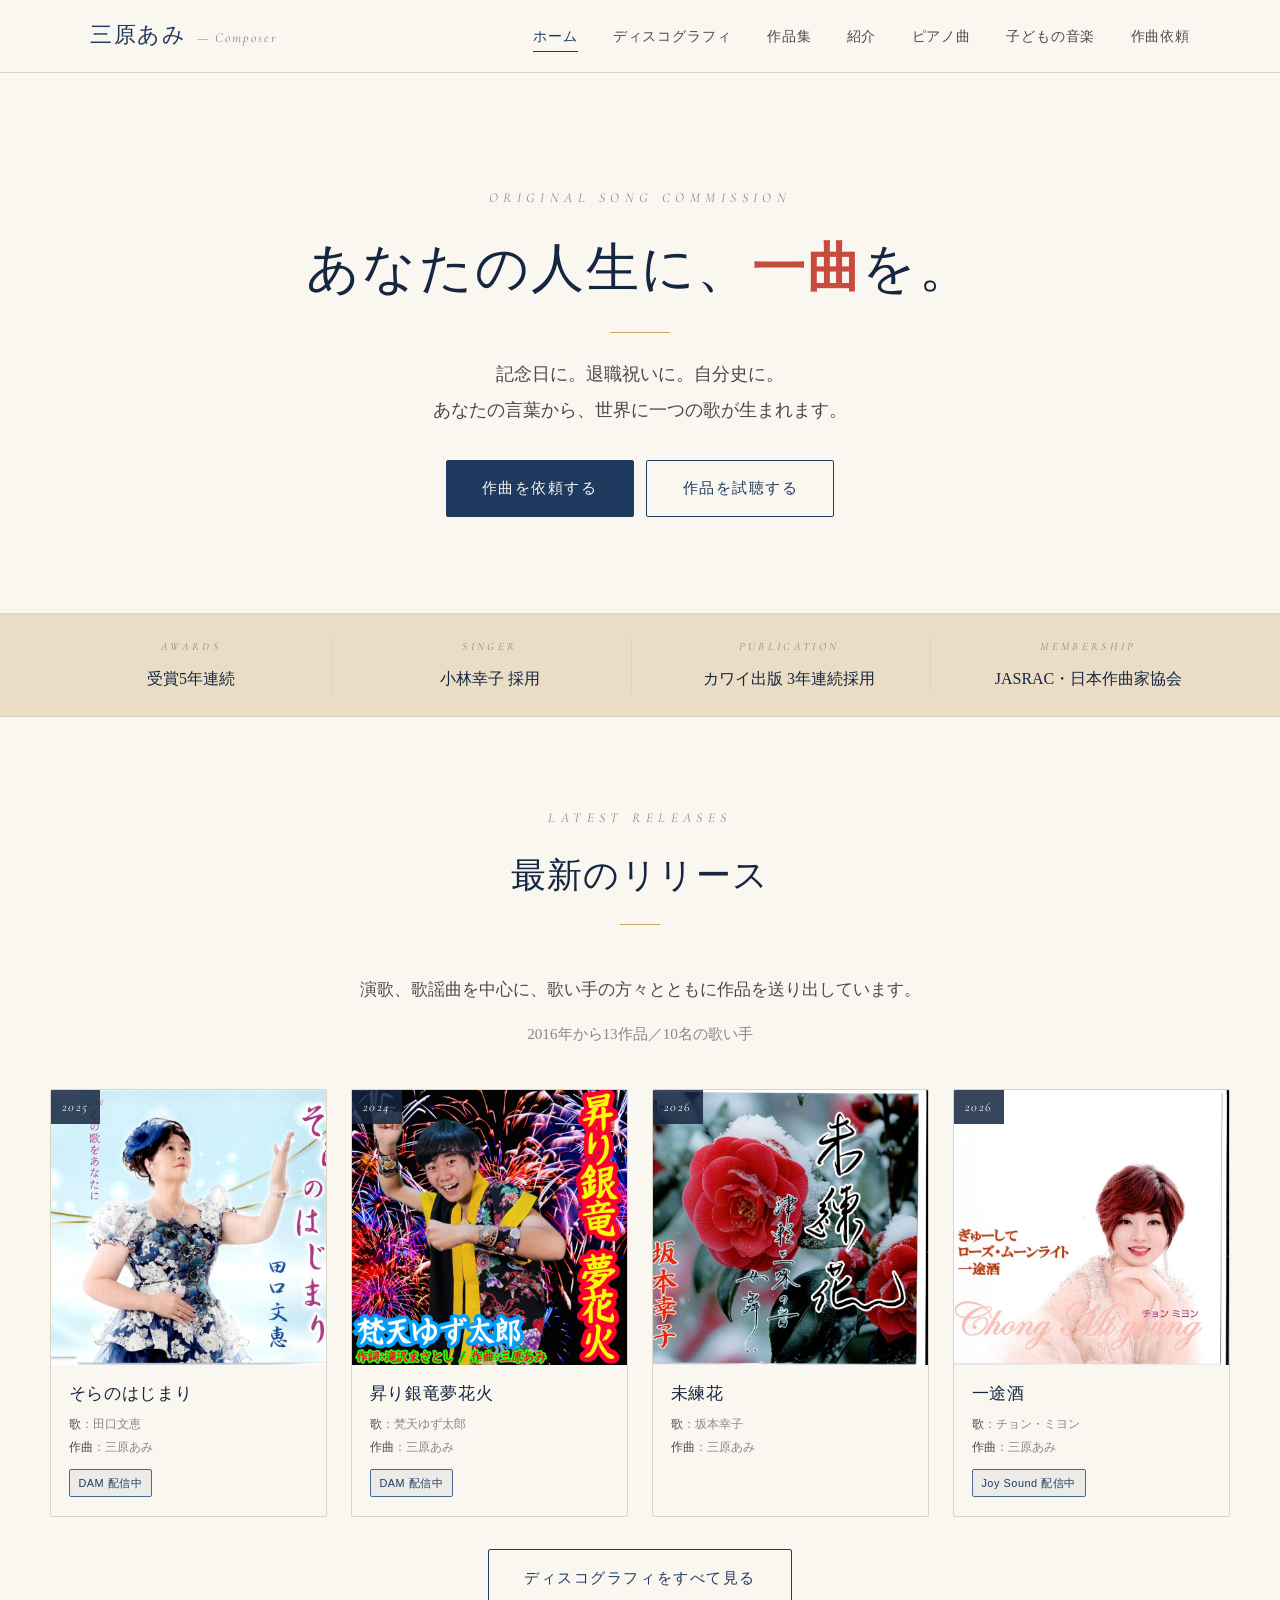
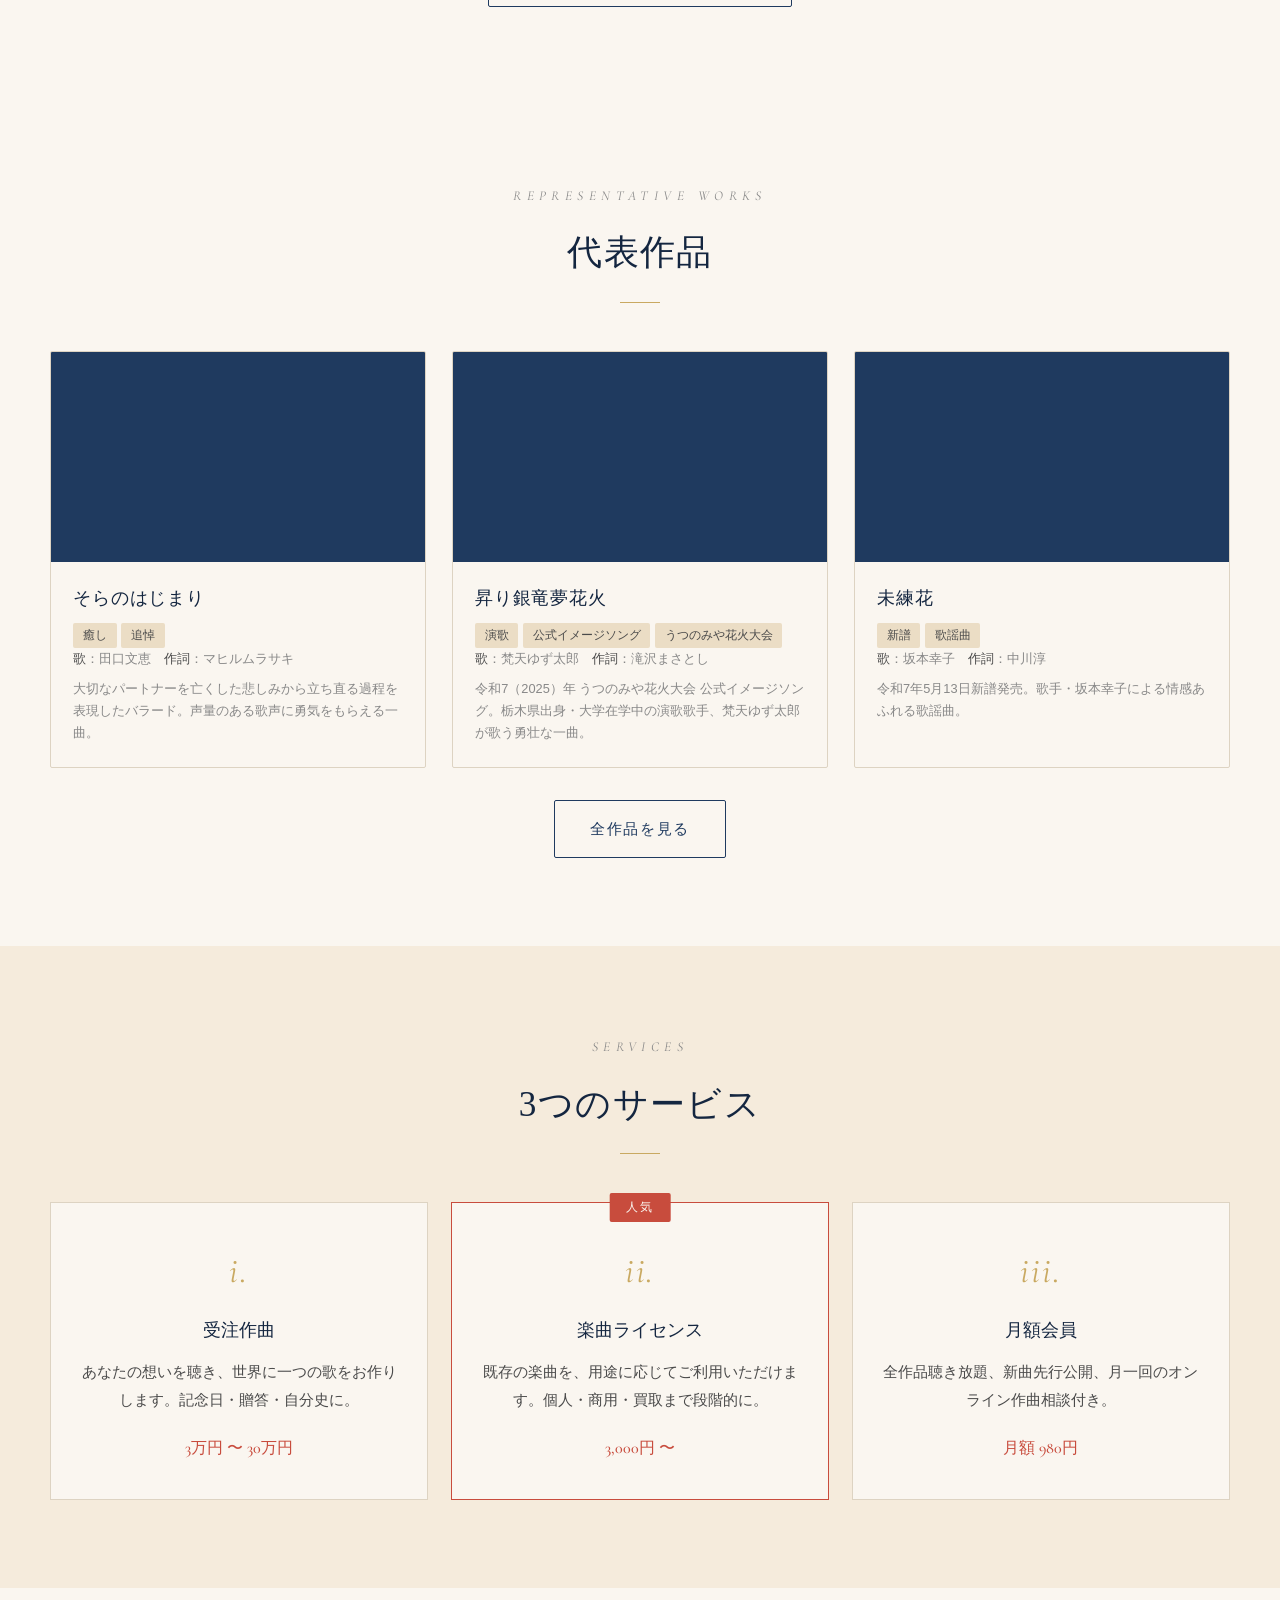
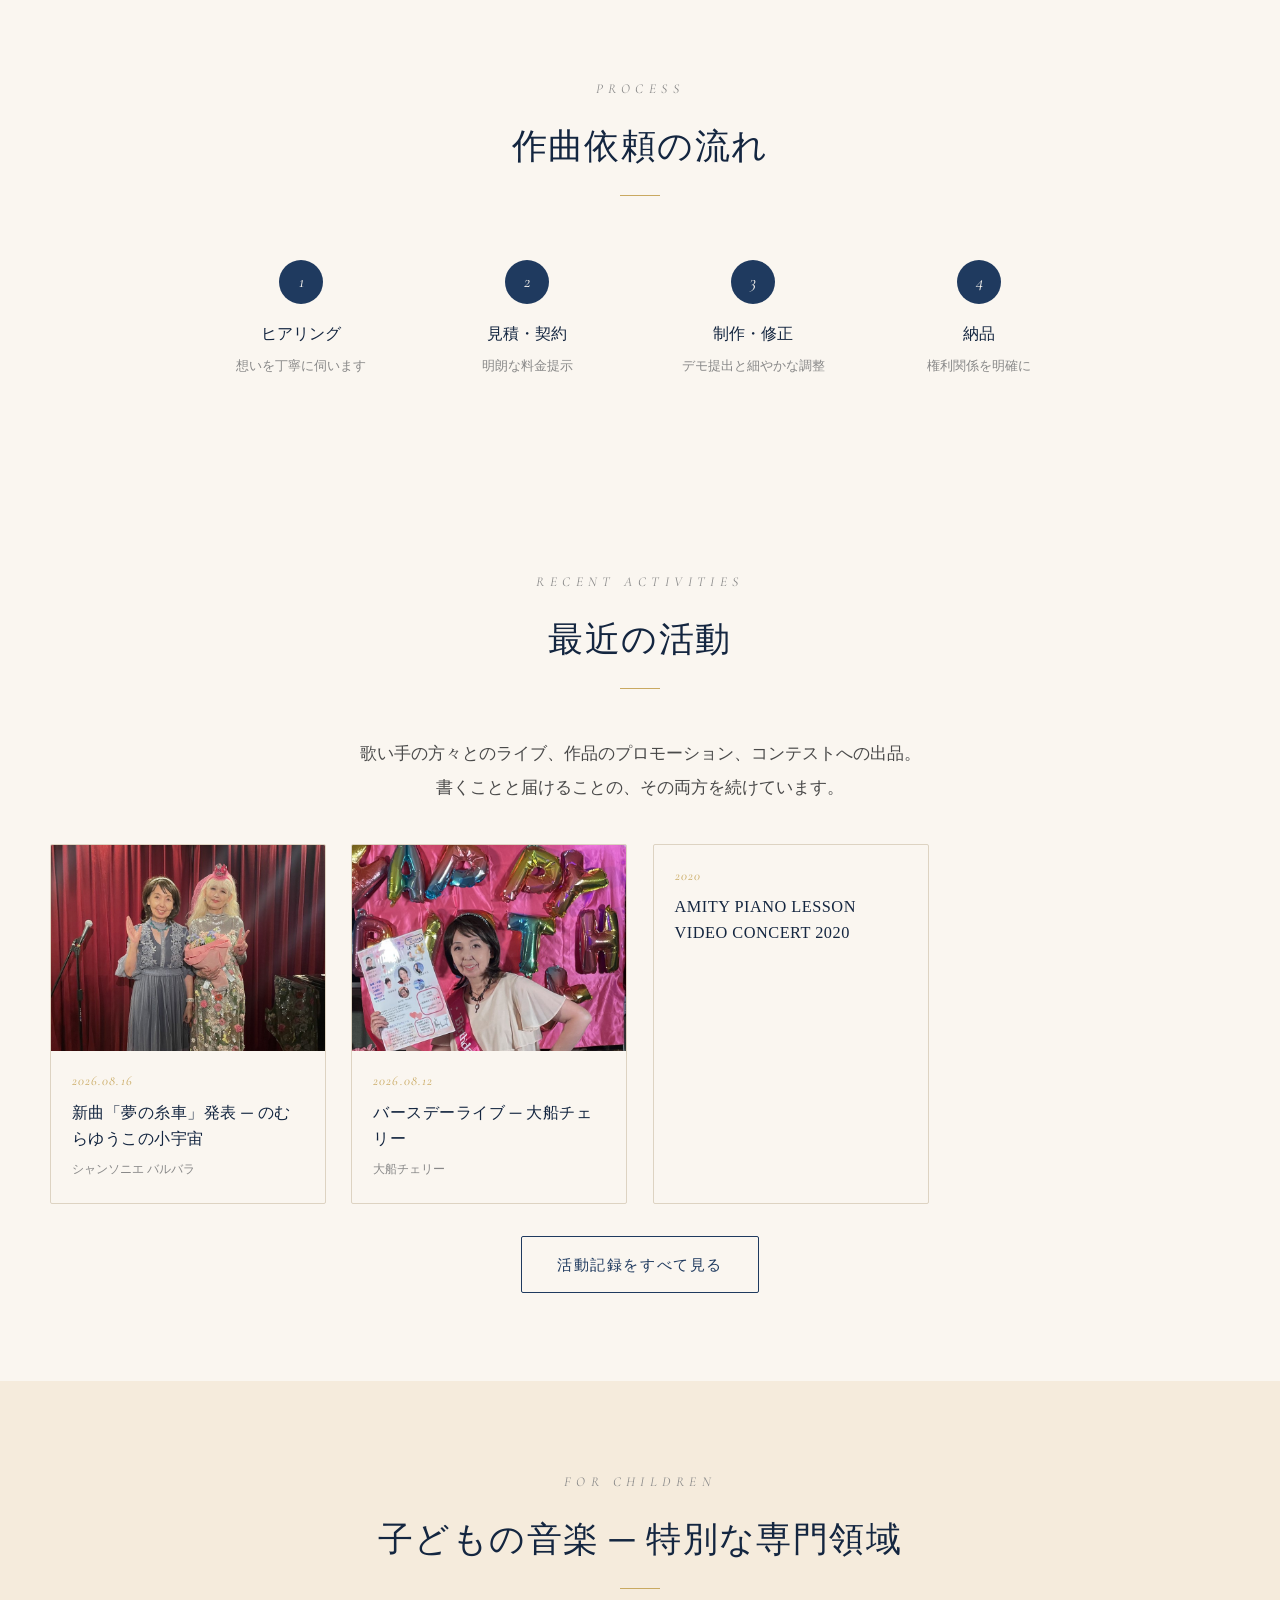
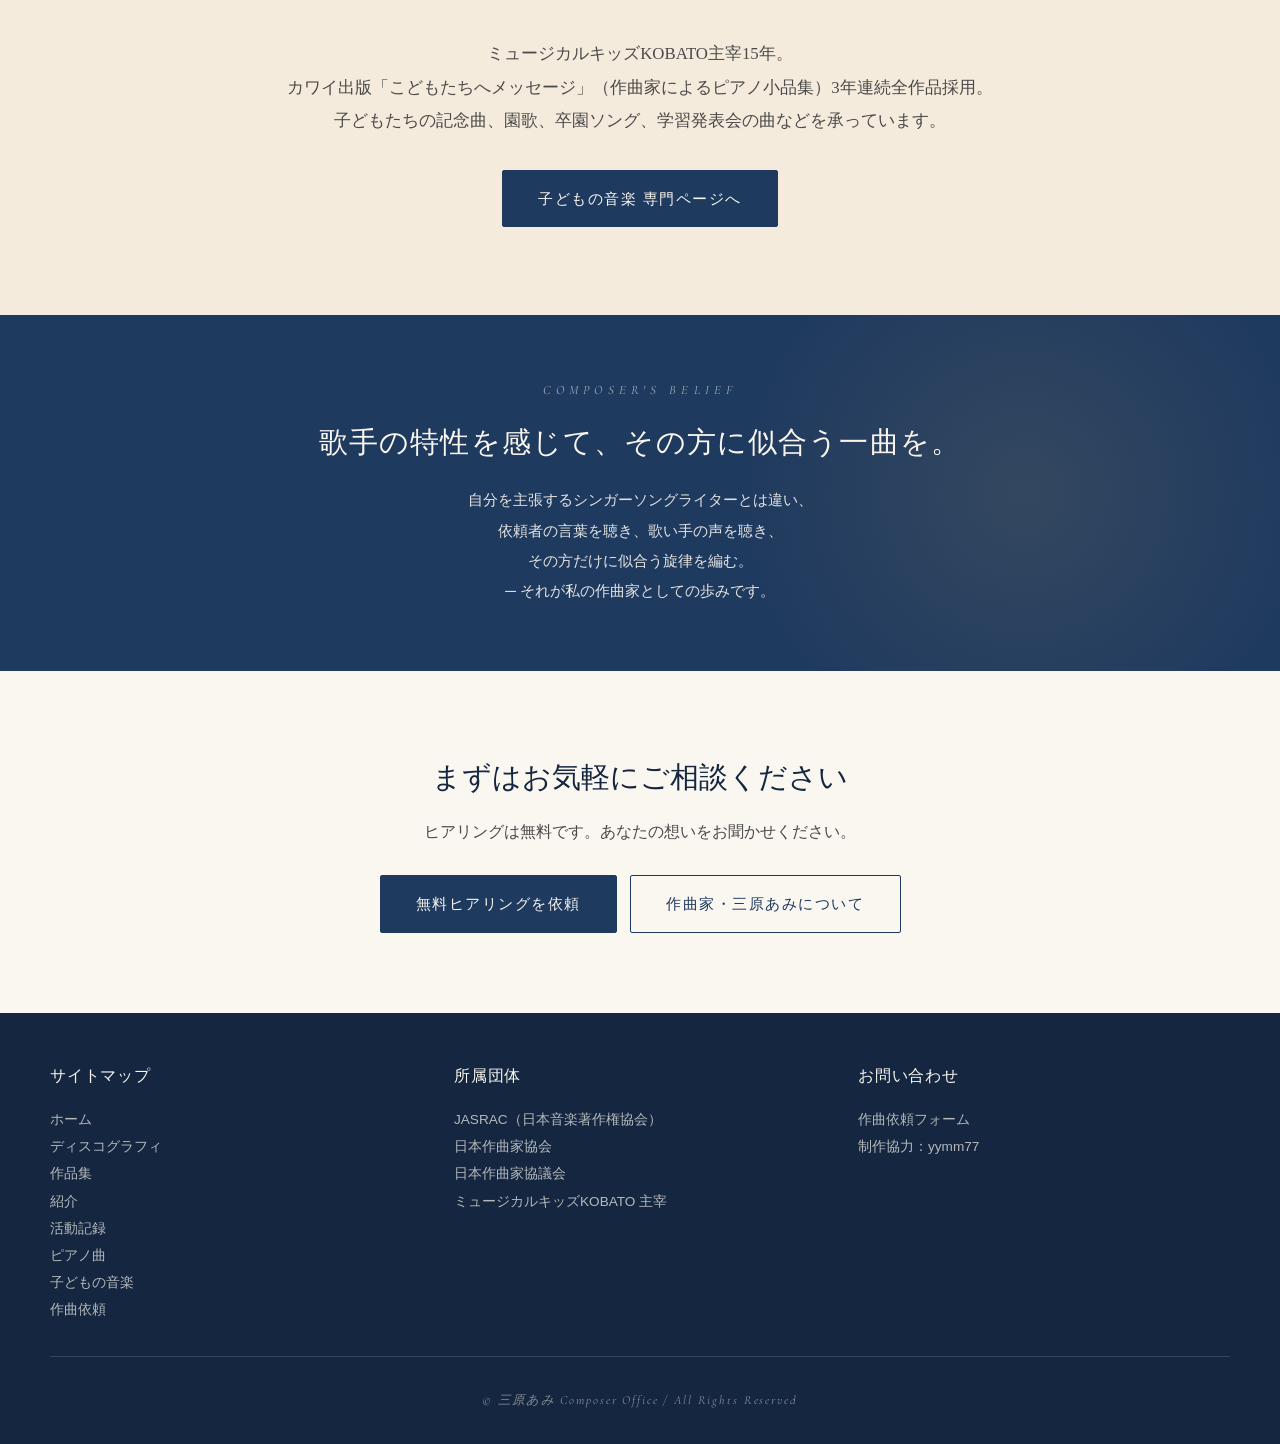
==== commit b3250f58: "Add files via upload" ====
--- a/index.html
+++ b/index.html
@@ -102,50 +102,7 @@
       <h2 class="section-title">代表作品</h2>
       <div class="section-divider"></div>
     </div>
-    <div class="work-grid">
-      <article class="work-card">
-        <div class="work-thumb">
-          <iframe src="https://www.youtube.com/embed/QOSiJmYNzac?rel=0" loading="lazy" allowfullscreen></iframe>
-        </div>
-        <div class="work-info">
-          <h3 class="work-title">そばがいい</h3>
-          <div class="work-meta">
-            <span class="work-tag">受賞作</span>
-            <span class="work-tag">歌謡曲</span><br>
-            <strong>歌</strong>：小林幸子　<strong>作詞</strong>：美貴裕子<br>
-            エターナルソング・コンテスト 作曲の部 優秀賞（委員長：湯川れい子）
-          </div>
-        </div>
-      </article>
-      <article class="work-card">
-        <div class="work-thumb">
-          <iframe src="https://www.youtube.com/embed/wJIBcibg2xE?rel=0" loading="lazy" allowfullscreen></iframe>
-        </div>
-        <div class="work-info">
-          <h3 class="work-title">昇り銀竜夢花火</h3>
-          <div class="work-meta">
-            <span class="work-tag">演歌</span>
-            <span class="work-tag">公式イメージソング</span><br>
-            <strong>歌</strong>：梵天ゆず太郎（栃木県出身・大学在学中の演歌歌手）　<strong>作詞</strong>：滝沢まさとし<br>
-            令和7（2025）年 うつのみや花火大会 公式イメージソング
-          </div>
-        </div>
-      </article>
-      <article class="work-card">
-        <div class="work-thumb">
-          <iframe src="https://www.youtube.com/embed/U5QBSHQ6z00?rel=0" loading="lazy" allowfullscreen></iframe>
-        </div>
-        <div class="work-info">
-          <h3 class="work-title">愛よ還れ</h3>
-          <div class="work-meta">
-            <span class="work-tag">歌謡曲</span>
-            <span class="work-tag">愛の歌</span><br>
-            <strong>歌</strong>：小松伸久　<strong>作詞</strong>：滝沢まさとし<br>
-            確かな歌唱力で歌い上げる愛の一曲
-          </div>
-        </div>
-      </article>
-    </div>
+    <div class="work-grid" id="topWorkGrid"></div>
     <div class="text-center mt-4">
       <a href="works.html" class="btn btn-secondary">全作品を見る</a>
     </div>
@@ -317,6 +274,54 @@
 </footer>
 
 <script>
+// 代表作品。works.json の pin 順に先頭3件を表示する
+(async function loadTopWorks() {
+  function esc(s) {
+    return String(s == null ? '' : s).replace(/[&<>"']/g, c => (
+      {'&':'&amp;','<':'&lt;','>':'&gt;','"':'&quot;',"'":'&#39;'}[c]
+    ));
+  }
+  const grid = document.getElementById('topWorkGrid');
+  try {
+    const res = await fetch('works.json');
+    if (!res.ok) throw new Error('not found');
+    const data = await res.json();
+    const list = (data.works || []).slice().sort((a, b) => {
+      const pa = Number(a.pin) || 0, pb = Number(b.pin) || 0;
+      if (pa && pb) return pa - pb;
+      if (pa) return -1;
+      if (pb) return 1;
+      return 0;
+    }).slice(0, 3);
+    if (list.length === 0) throw new Error('empty');
+
+    grid.innerHTML = list.map(w => {
+      const media = w.youtube
+        ? `<iframe src="https://www.youtube.com/embed/${esc(w.youtube)}?rel=0" loading="lazy" allowfullscreen></iframe>`
+        : `<div style="display:flex;align-items:center;justify-content:center;height:100%;color:rgba(250,246,240,0.6);font-family:var(--serif-en);font-style:italic;">Audio coming soon</div>`;
+      const tags = (w.tags || []).map(t => `<span class="work-tag">${esc(t)}</span>`).join('');
+      return `
+        <article class="work-card">
+          <div class="work-thumb">${media}</div>
+          <div class="work-info">
+            <h3 class="work-title">${esc(w.title)}</h3>
+            <div class="work-meta">
+              ${tags}${tags ? '<br>' : ''}
+              <strong>歌</strong>：${esc(w.singer)}　<strong>作詞</strong>：${esc(w.lyricist)}<br>
+              <span style="display:block;margin-top:0.5rem;font-size:0.8rem;line-height:1.7;">${esc(w.description)}</span>
+            </div>
+          </div>
+        </article>
+      `;
+    }).join('');
+  } catch (e) {
+    console.error('代表作品の読込に失敗しました:', e);
+    grid.innerHTML = '<p class="empty-note" style="grid-column:1/-1;">作品を読み込めませんでした。</p>';
+  }
+})();
+</script>
+
+<script>
 // 最新リリース（CDジャケット）。携帯でも早い位置に作品が見えるようにする
 (async function loadLatestReleases() {
   function esc(s) {
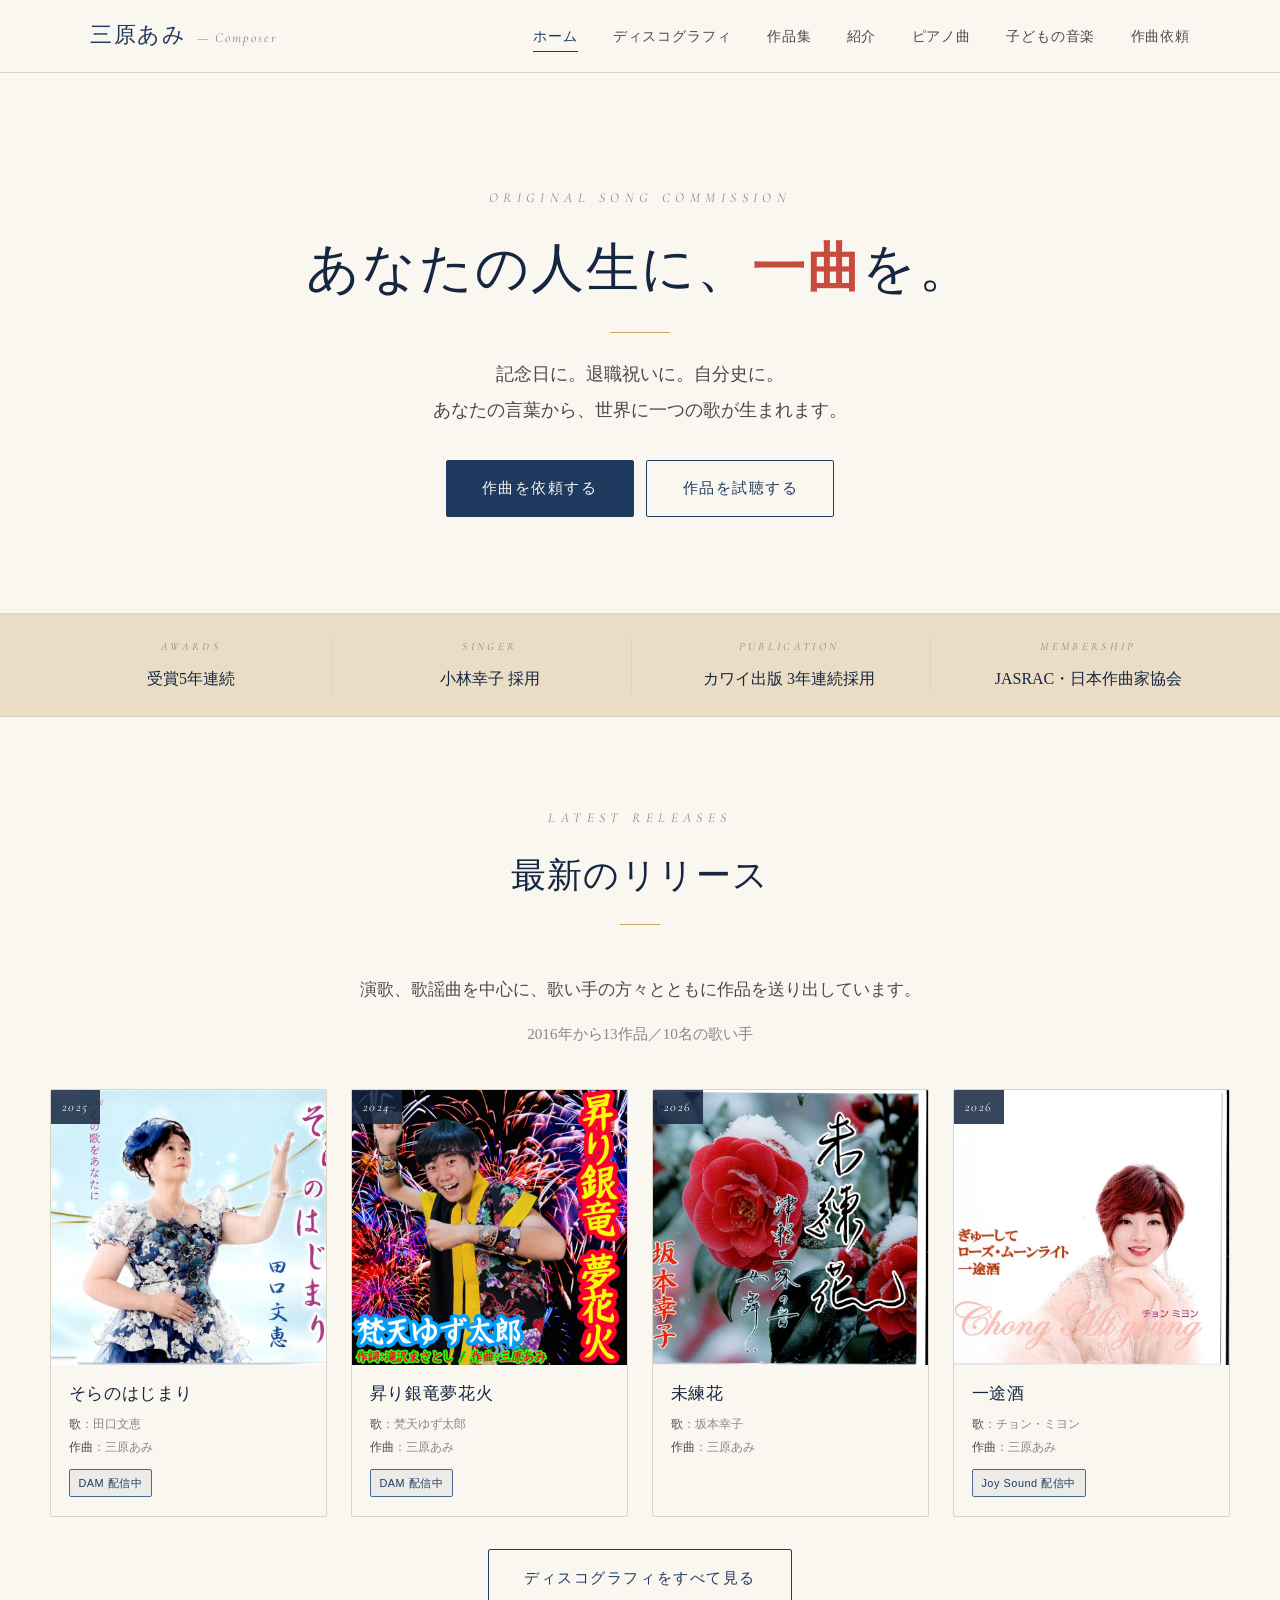
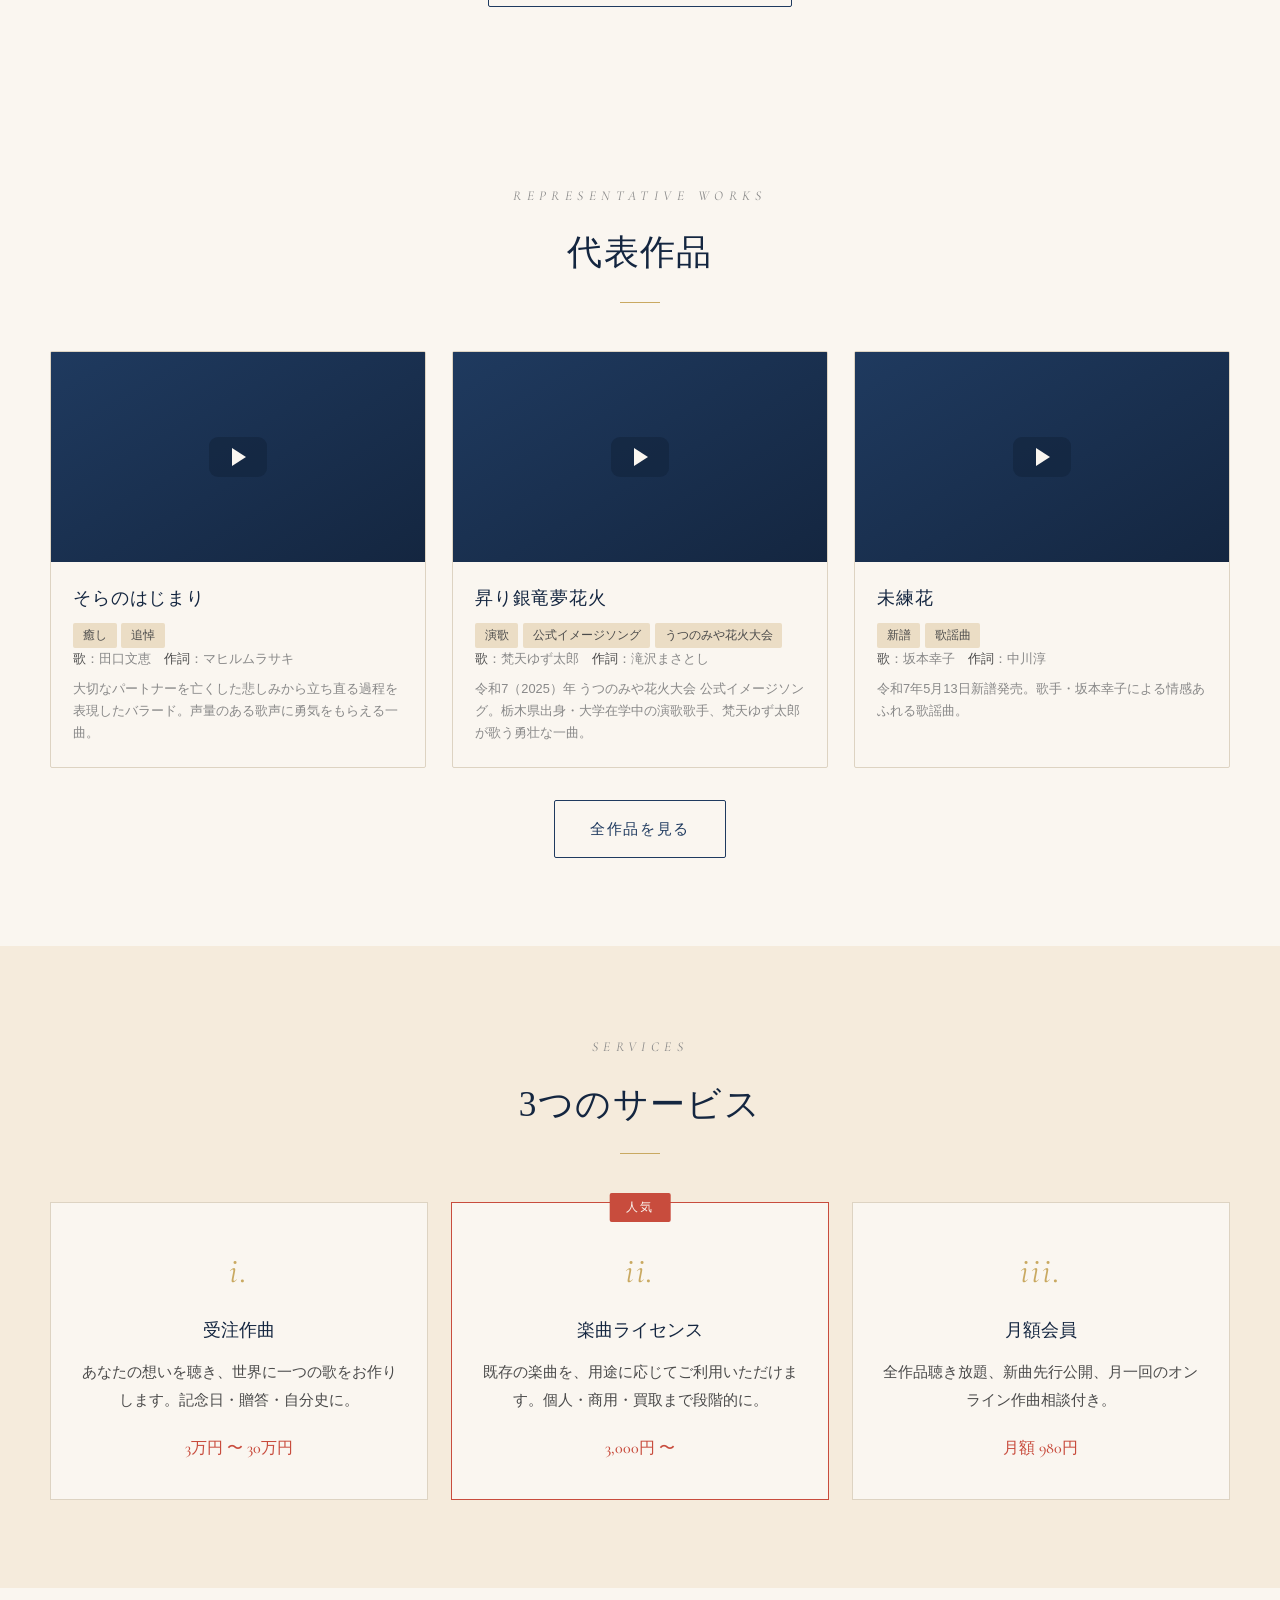
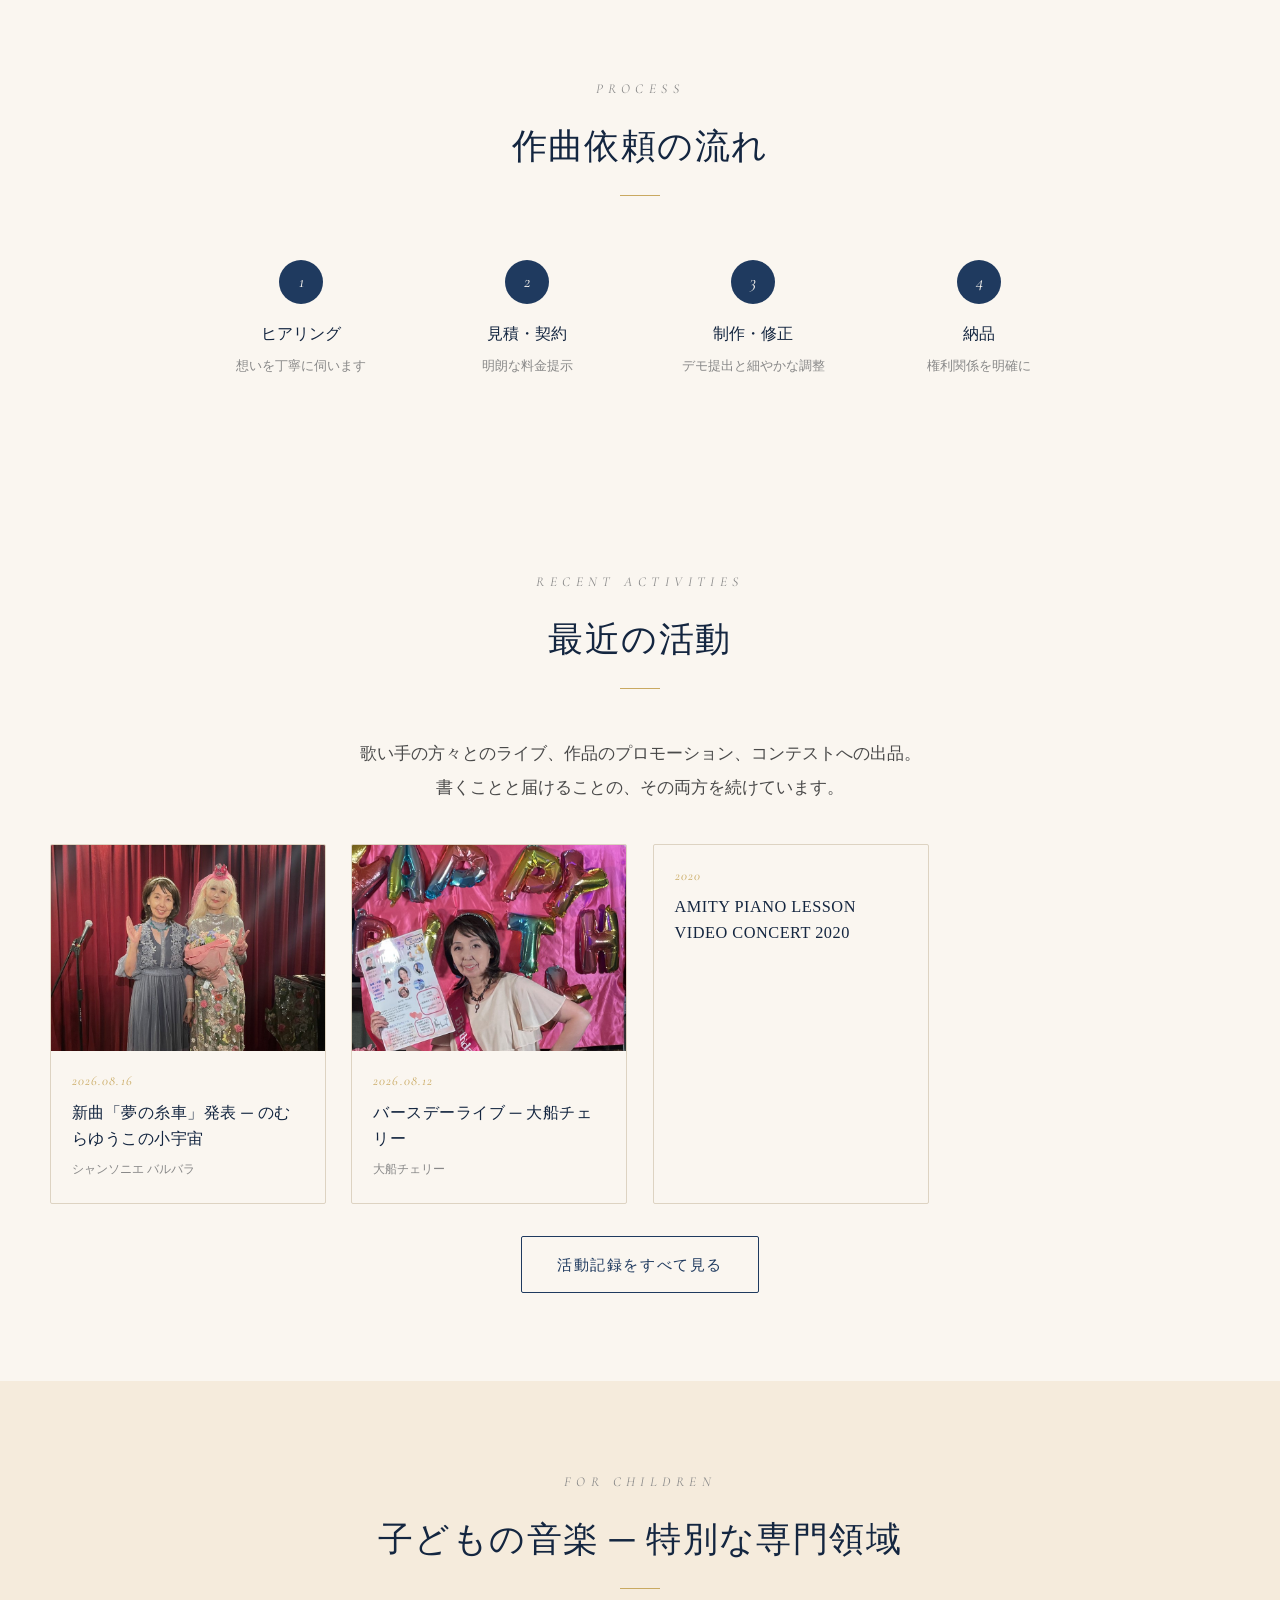
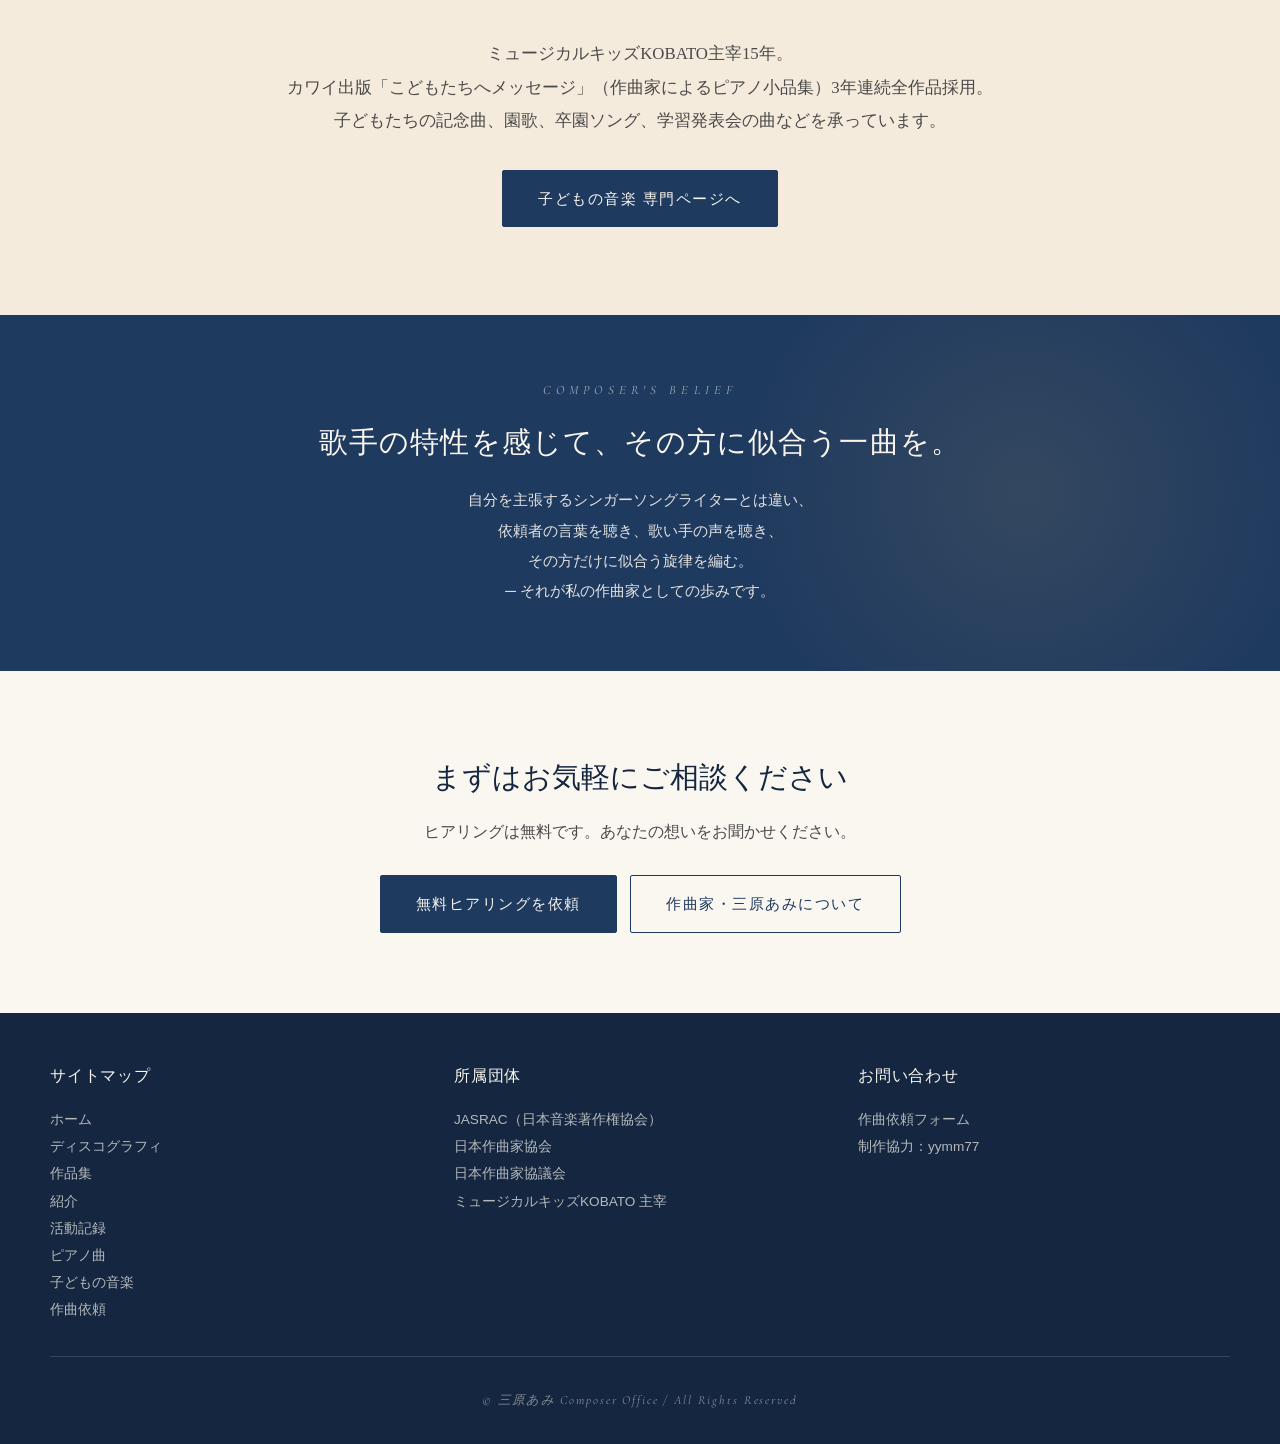
==== commit d6f2edd9: "Add files via upload" ====
--- a/index.html
+++ b/index.html
@@ -297,7 +297,13 @@
 
     grid.innerHTML = list.map(w => {
       const media = w.youtube
-        ? `<iframe src="https://www.youtube.com/embed/${esc(w.youtube)}?rel=0" loading="lazy" allowfullscreen></iframe>`
+        ? `<a class="work-thumb-link" href="https://www.youtube.com/watch?v=${esc(w.youtube)}"
+               target="_blank" rel="noopener" aria-label="${esc(w.title)} をYouTubeで見る">
+             <img src="https://img.youtube.com/vi/${esc(w.youtube)}/hqdefault.jpg"
+                  alt="" loading="lazy"
+                  onerror="this.style.display='none';this.parentNode.classList.add('work-noimg');">
+             <span class="work-play" aria-hidden="true"></span>
+           </a>`
         : `<div style="display:flex;align-items:center;justify-content:center;height:100%;color:rgba(250,246,240,0.6);font-family:var(--serif-en);font-style:italic;">Audio coming soon</div>`;
       const tags = (w.tags || []).map(t => `<span class="work-tag">${esc(t)}</span>`).join('');
       return `
--- a/style.css
+++ b/style.css
@@ -1871,3 +1871,56 @@
   letter-spacing: 0.06em;
   margin-right: 0.55rem;
 }
+
+/* ========== 作品サムネイル（クリックでYouTubeを開く） ========== */
+.work-thumb-link {
+  position: absolute;
+  inset: 0;
+  display: block;
+  overflow: hidden;
+  cursor: pointer;
+}
+
+.work-thumb-link img {
+  width: 100%;
+  height: 100%;
+  object-fit: cover;
+  display: block;
+  transition: transform 0.4s, opacity 0.3s;
+}
+
+.work-thumb-link:hover img { transform: scale(1.04); opacity: 0.92; }
+
+.work-thumb-link.work-noimg {
+  background: linear-gradient(150deg, var(--indigo) 0%, var(--indigo-deep) 100%);
+}
+
+/* 再生マーク */
+.work-play {
+  position: absolute;
+  top: 50%;
+  left: 50%;
+  transform: translate(-50%, -50%);
+  width: 58px;
+  height: 40px;
+  border-radius: 9px;
+  background: rgba(20, 38, 64, 0.74);
+  transition: background 0.3s;
+  pointer-events: none;
+}
+
+.work-play::after {
+  content: '';
+  position: absolute;
+  top: 50%;
+  left: 52%;
+  transform: translate(-50%, -50%);
+  border-style: solid;
+  border-width: 9px 0 9px 14px;
+  border-color: transparent transparent transparent var(--cream);
+}
+
+.work-thumb-link:hover .work-play { background: var(--vermillion); }
+
+/* KOBATO・ピアノ曲のサムネイルはリンクになったため、下線などを打ち消す */
+a.kobato-thumb { text-decoration: none; display: block; }
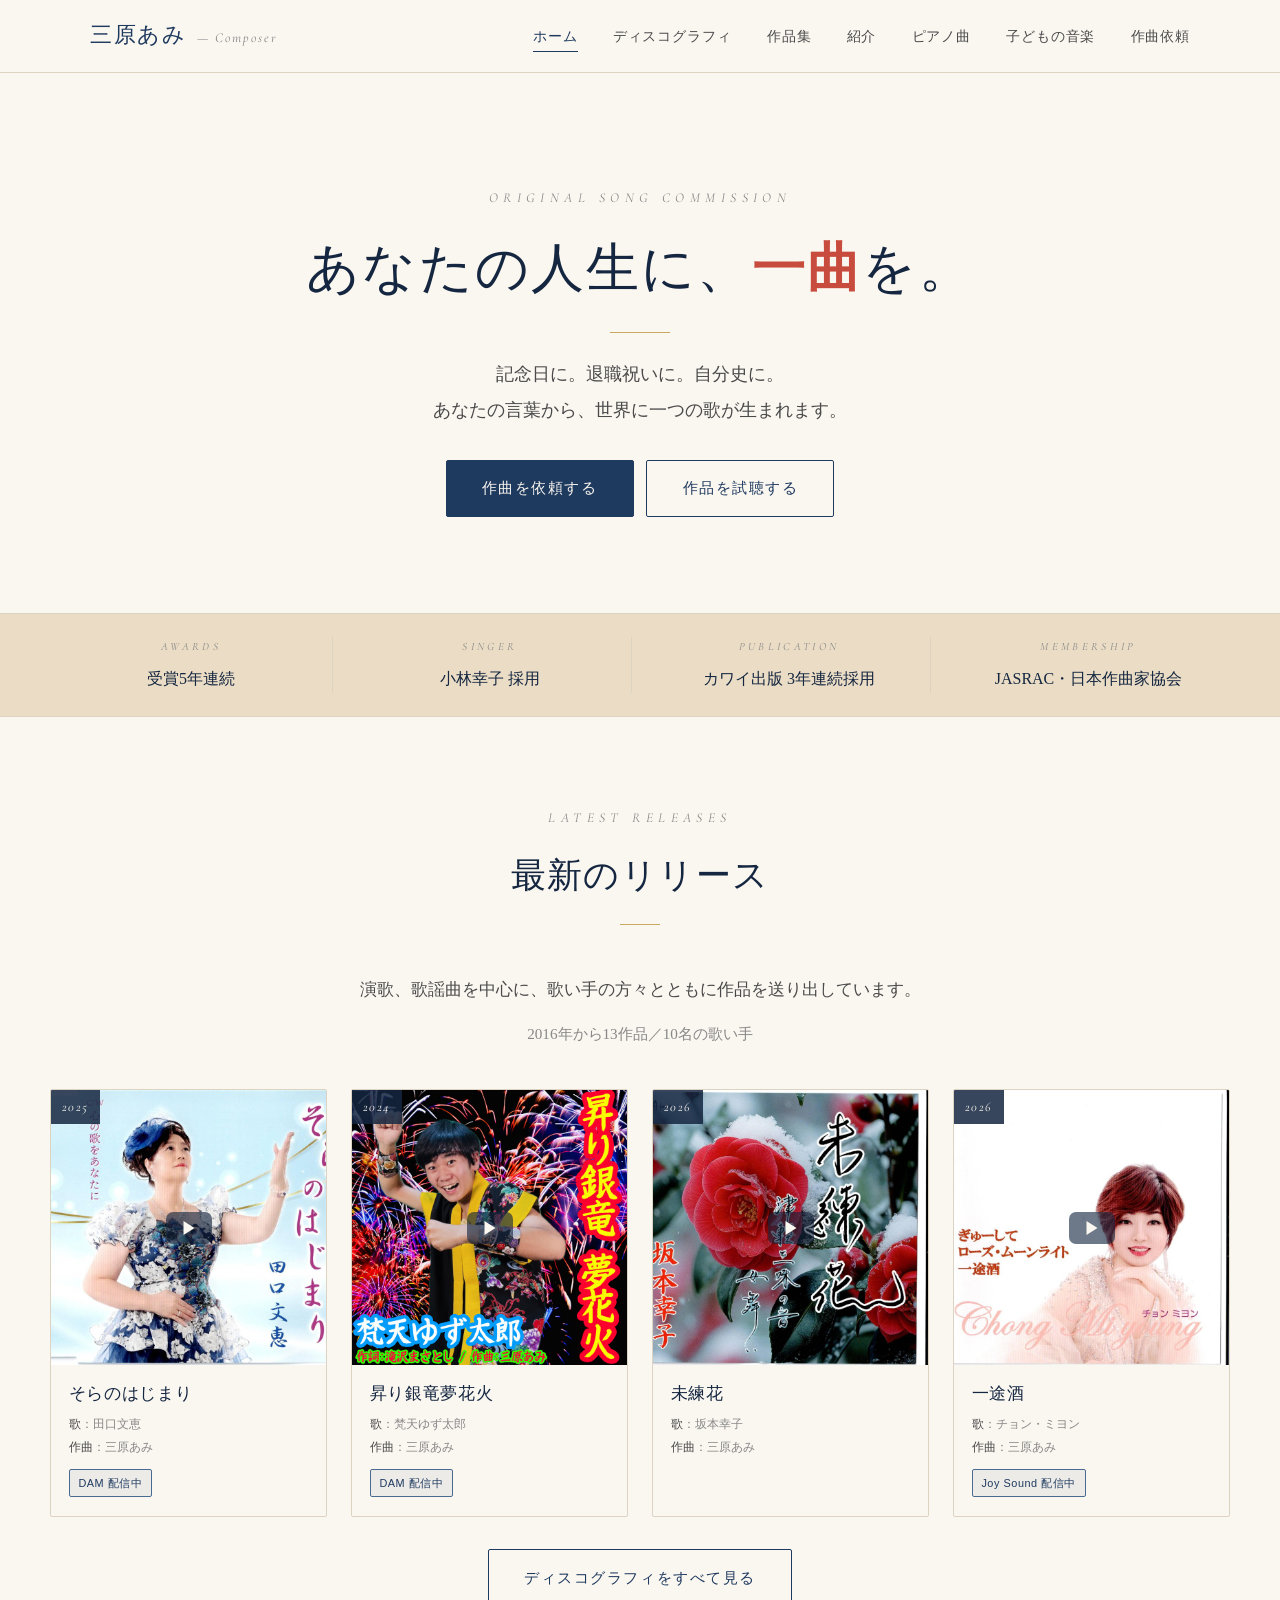
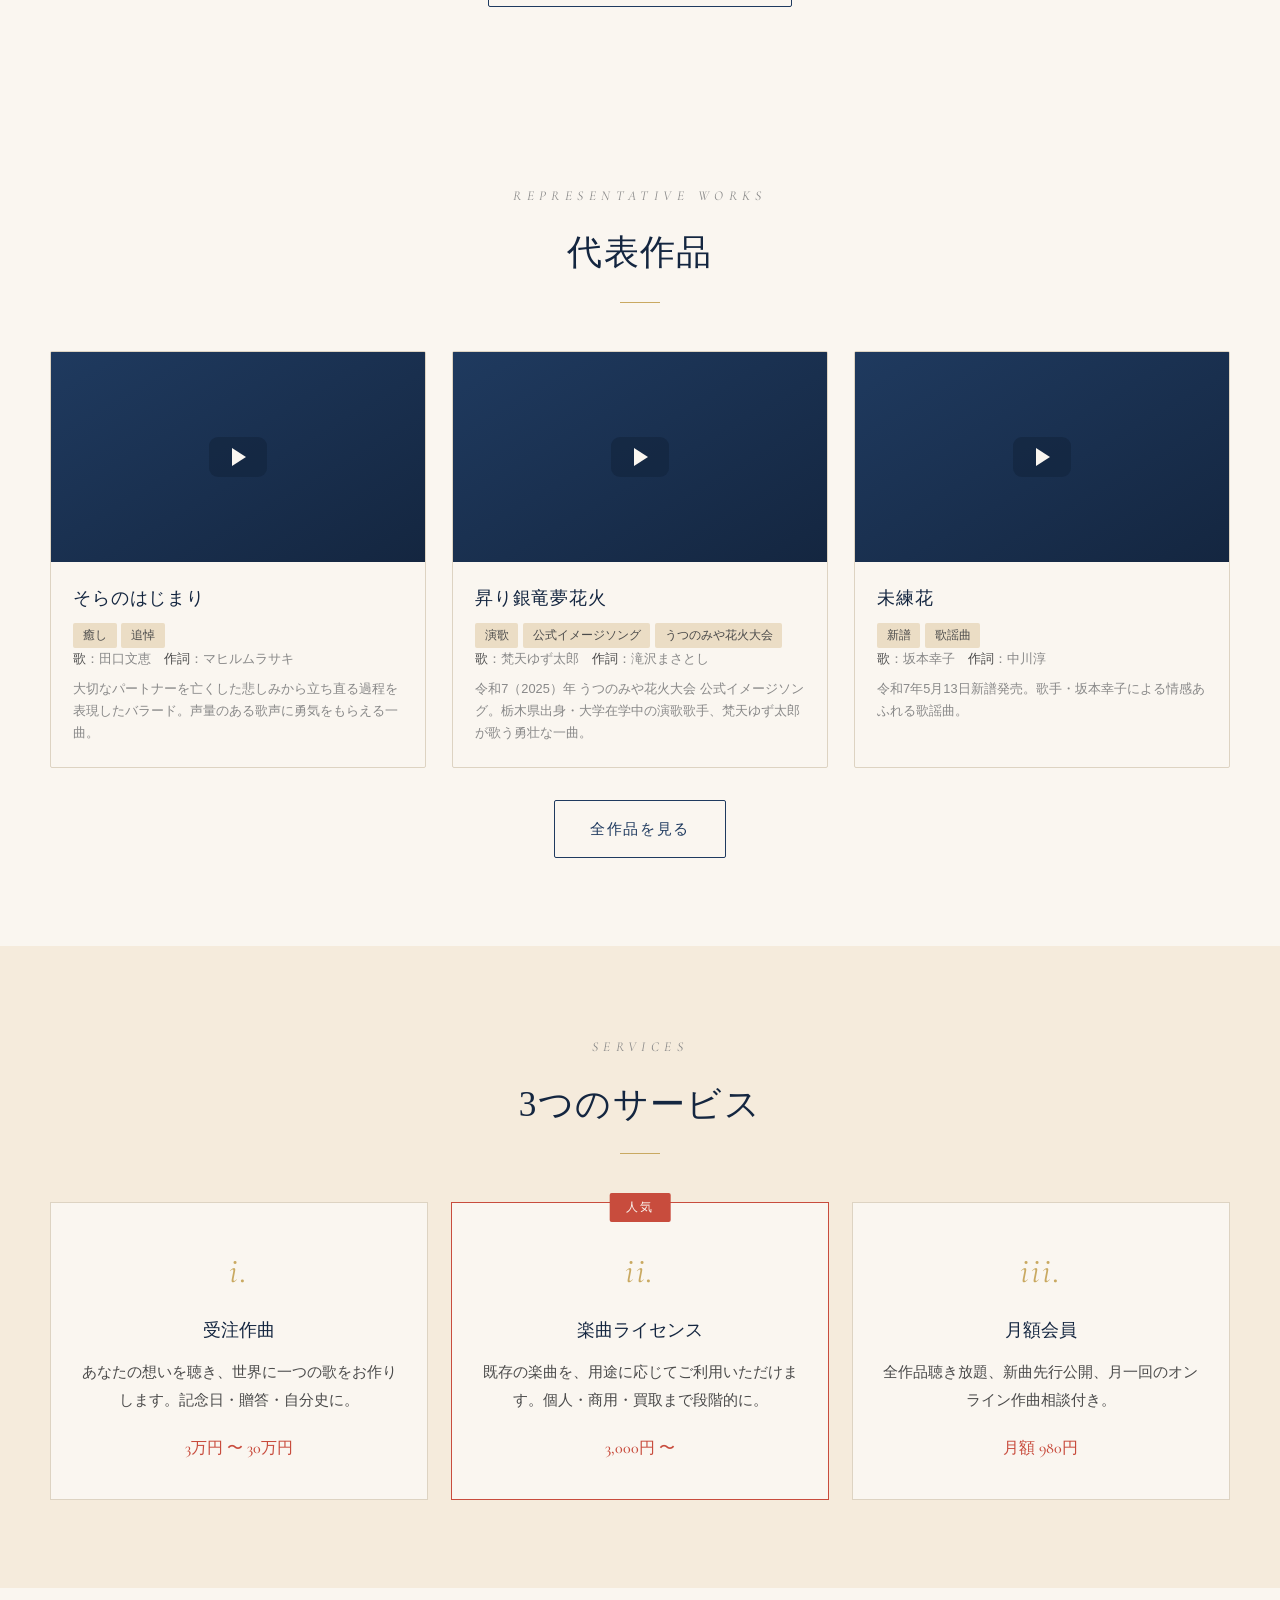
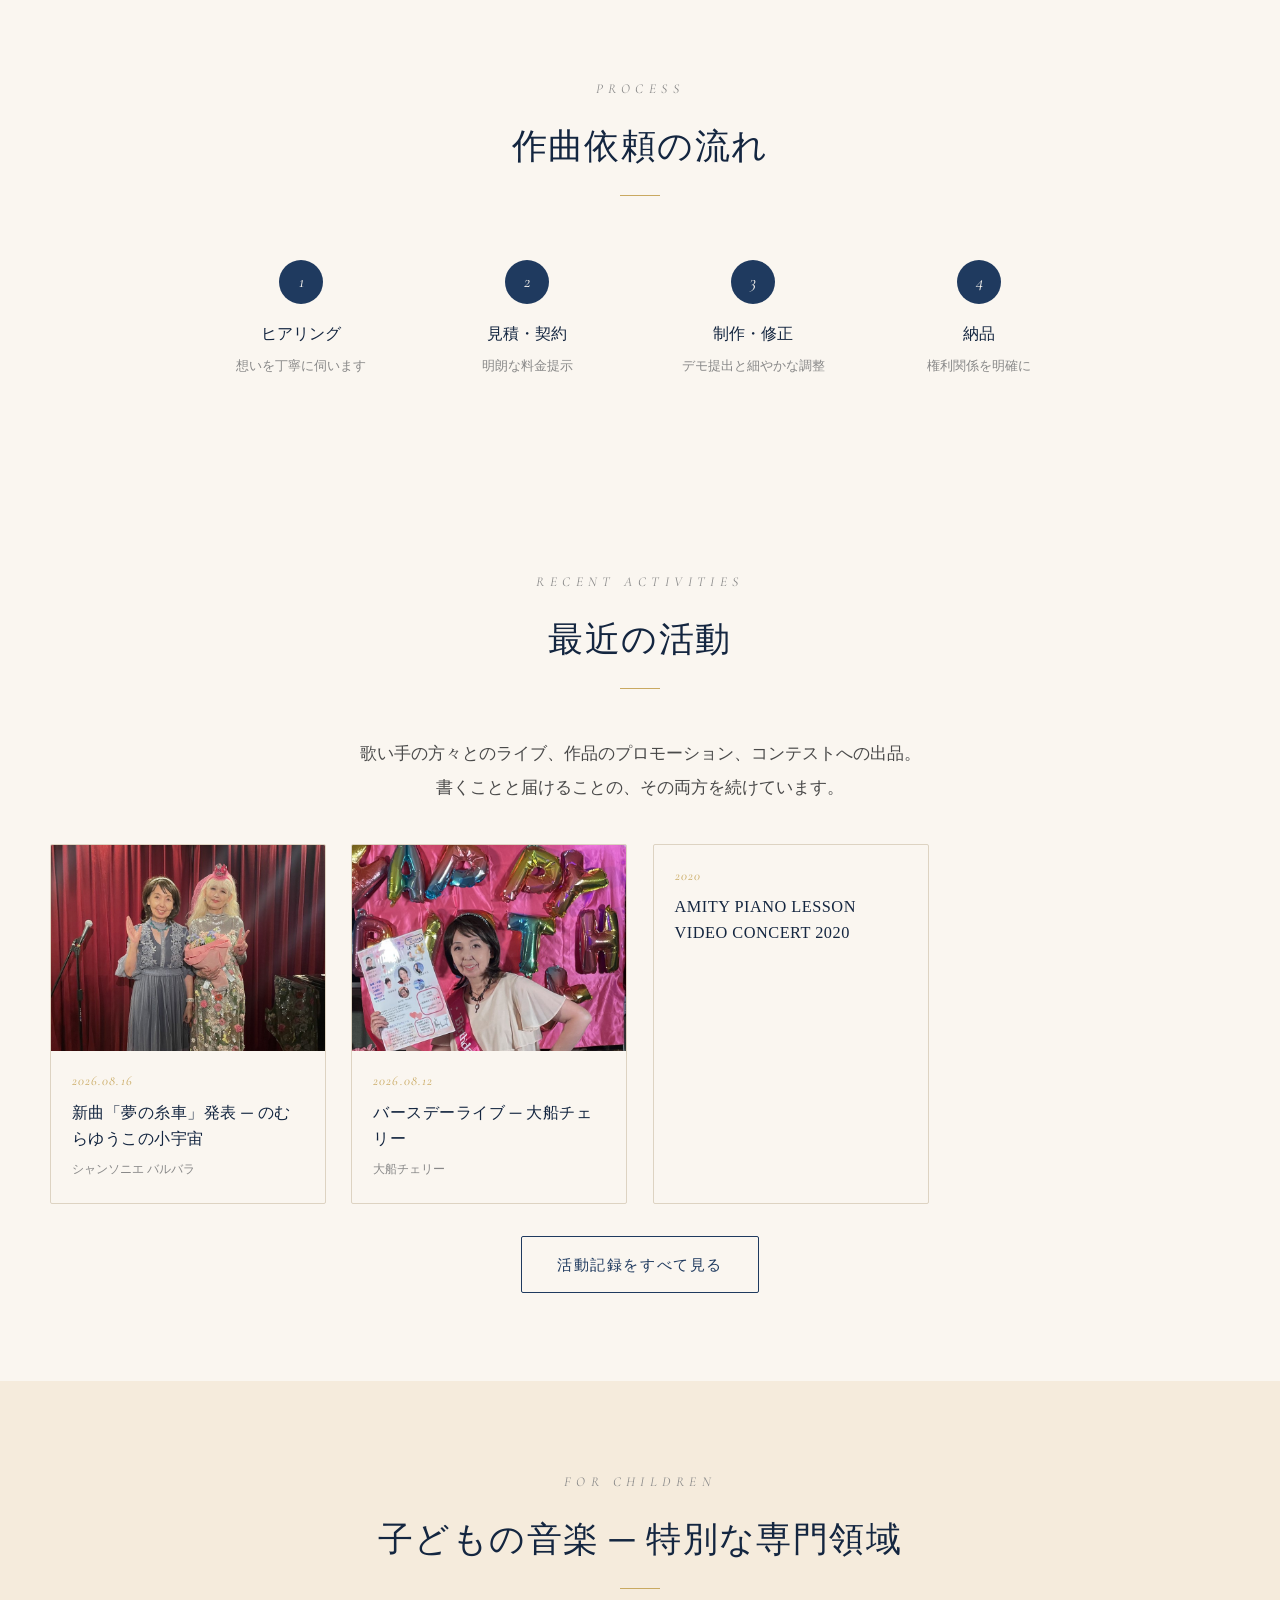
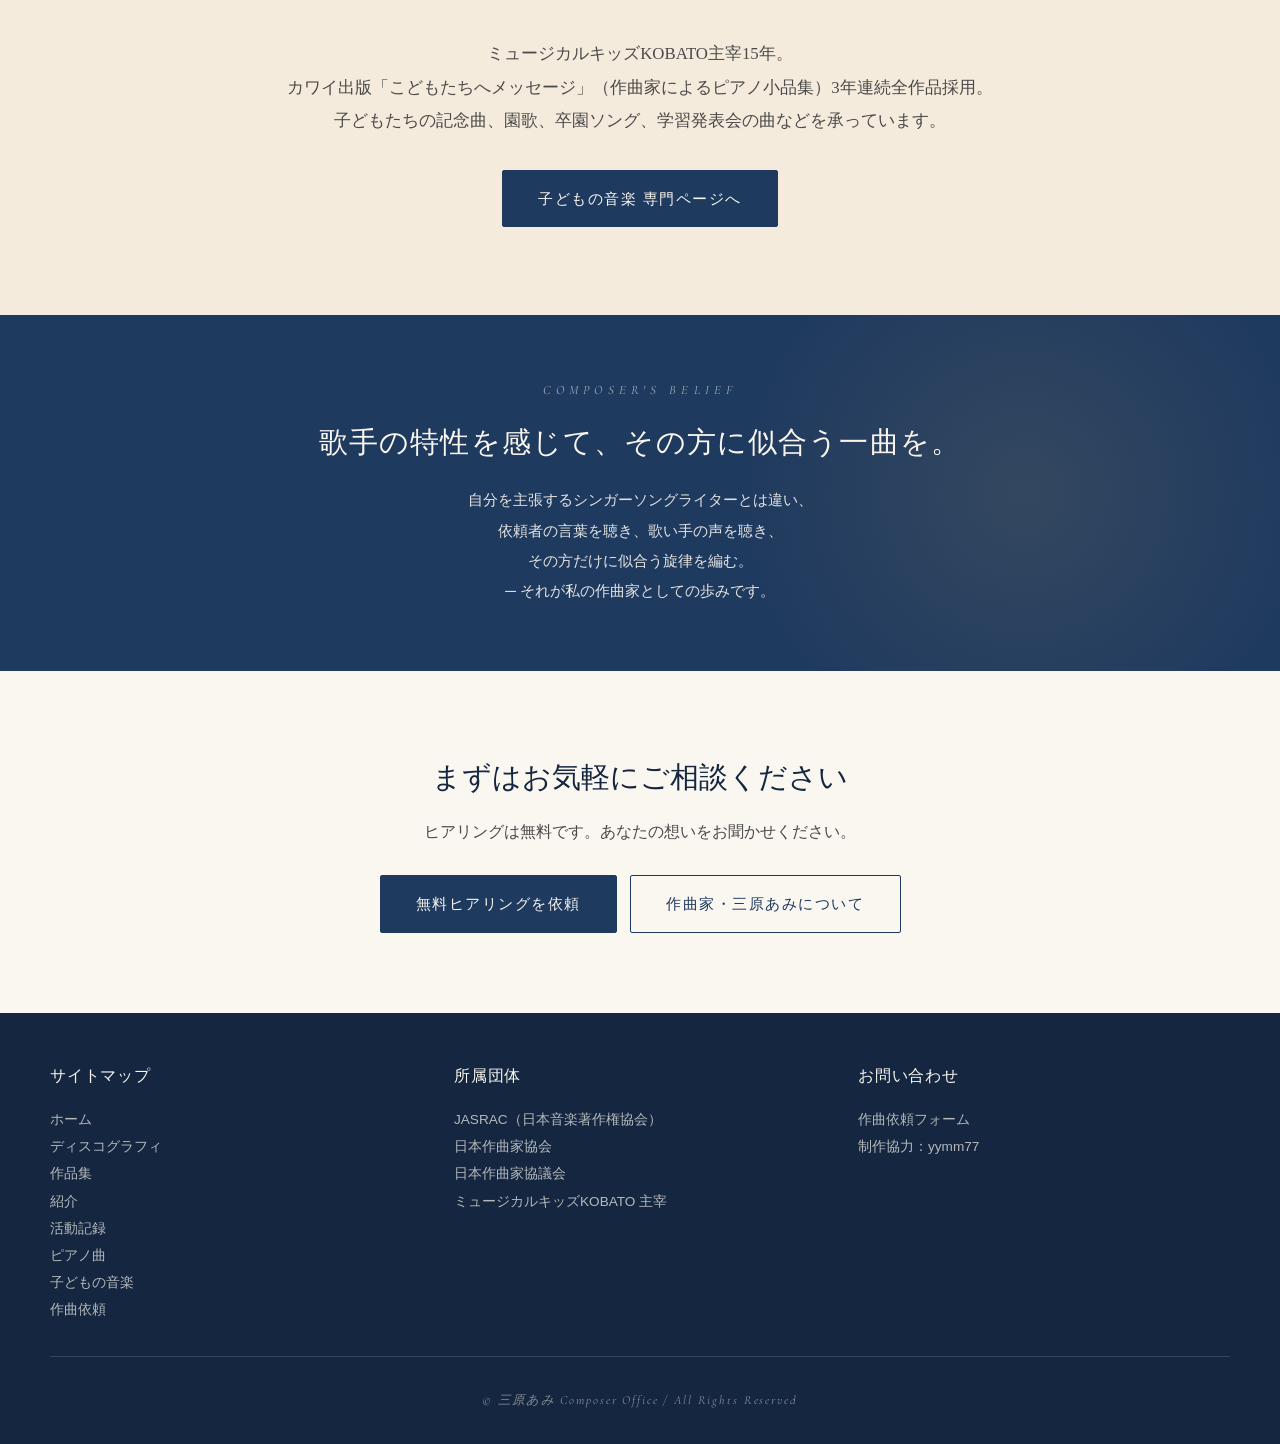
==== commit 767bd416: "Add files via upload" ====
--- a/index.html
+++ b/index.html
@@ -336,9 +336,19 @@
     ));
   }
   try {
-    const res = await fetch('discography.json');
+    const [res, wRes] = await Promise.all([
+      fetch('discography.json'),
+      fetch('works.json').catch(() => null)
+    ]);
     if (!res.ok) return;
     const data = await res.json();
+
+    // 楽曲の動画IDを引けるようにする
+    const wIndex = {};
+    if (wRes && wRes.ok) {
+      const wData = await wRes.json();
+      (wData.works || []).forEach(w => { wIndex[w.id] = w; });
+    }
     const all = (data.discography || []).slice().sort((a, b) => {
       const pa = Number(a.pin) || 0, pb = Number(b.pin) || 0;
       if (pa && pb) return pa - pb;
@@ -369,12 +379,25 @@
       if (d.upcoming) badges.push('<span class="disco-badge upcoming">発売予定</span>');
       if (d.karaoke) badges.push(`<span class="disco-badge karaoke">${esc(d.karaoke)} 配信中</span>`);
 
+      const vids = (d.work_ids || []).filter(id => wIndex[id] && wIndex[id].youtube);
+      const vid = vids.length ? wIndex[vids[0]].youtube : '';
+      const jacketBox = vid
+        ? `<a class="disco-jacket has-video"
+               href="https://www.youtube.com/watch?v=${esc(vid)}"
+               target="_blank" rel="noopener"
+               aria-label="${esc(wIndex[vids[0]].title)} をYouTubeで見る">
+             <span class="disco-year">${esc(year)}</span>
+             ${inner}
+             <span class="work-play" aria-hidden="true"></span>
+           </a>`
+        : `<div class="disco-jacket">
+             <span class="disco-year">${esc(year)}</span>
+             ${inner}
+           </div>`;
+
       return `
         <article class="disco-card">
-          <div class="disco-jacket">
-            <span class="disco-year">${esc(year)}</span>
-            ${inner}
-          </div>
+          ${jacketBox}
           <div class="disco-info">
             <h3 class="disco-title">${esc(d.title)}</h3>
             <div class="disco-meta">
--- a/style.css
+++ b/style.css
@@ -1924,3 +1924,28 @@
 
 /* KOBATO・ピアノ曲のサムネイルはリンクになったため、下線などを打ち消す */
 a.kobato-thumb { text-decoration: none; display: block; }
+
+/* ========== ジャケットから動画へ ========== */
+a.disco-jacket {
+  display: flex;
+  text-decoration: none;
+  cursor: pointer;
+}
+
+a.disco-jacket img { transition: transform 0.4s, opacity 0.3s; }
+
+a.disco-jacket:hover img { transform: scale(1.04); opacity: 0.9; }
+
+/* ジャケット上の再生マークは控えめに（ジャケット絵柄を隠しすぎない） */
+.disco-jacket .work-play {
+  width: 46px;
+  height: 32px;
+  border-radius: 7px;
+  background: rgba(20, 38, 64, 0.62);
+}
+
+.disco-jacket .work-play::after {
+  border-width: 7px 0 7px 11px;
+}
+
+a.disco-jacket:hover .work-play { background: var(--vermillion); }
